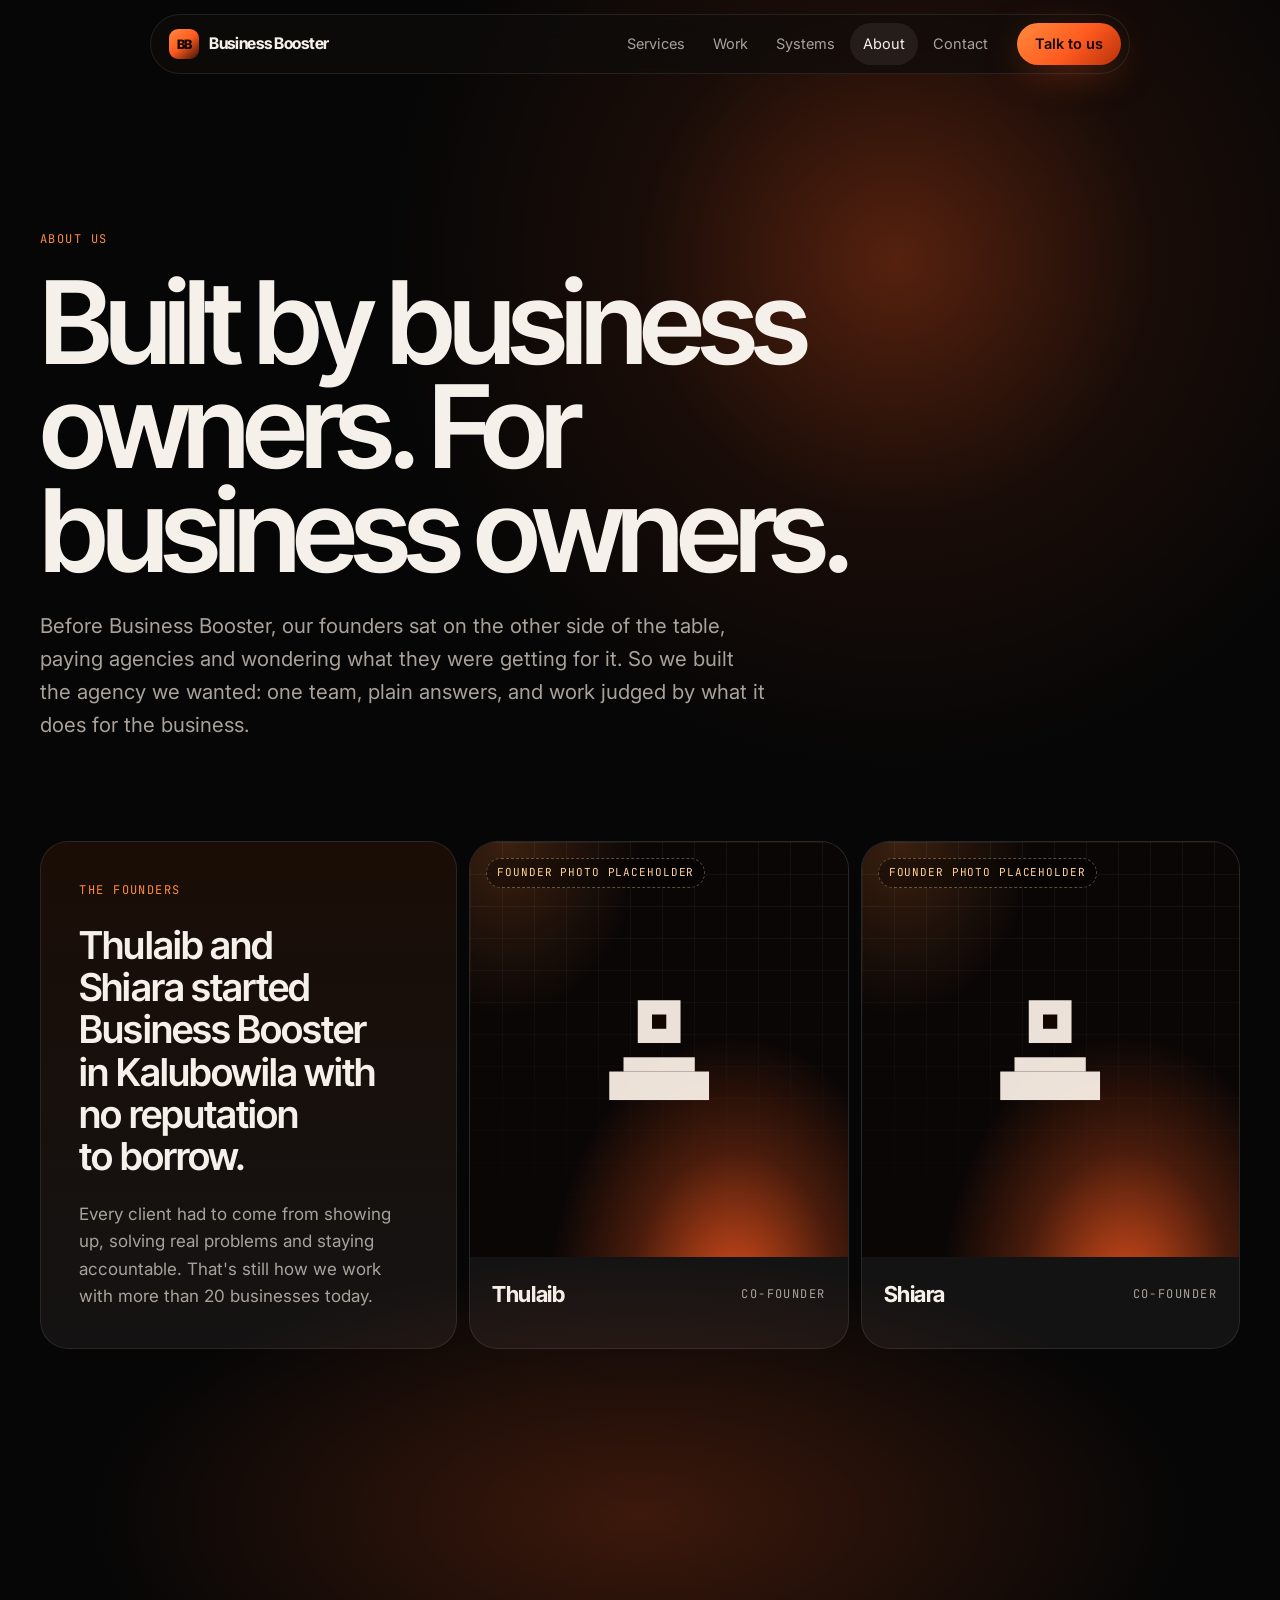
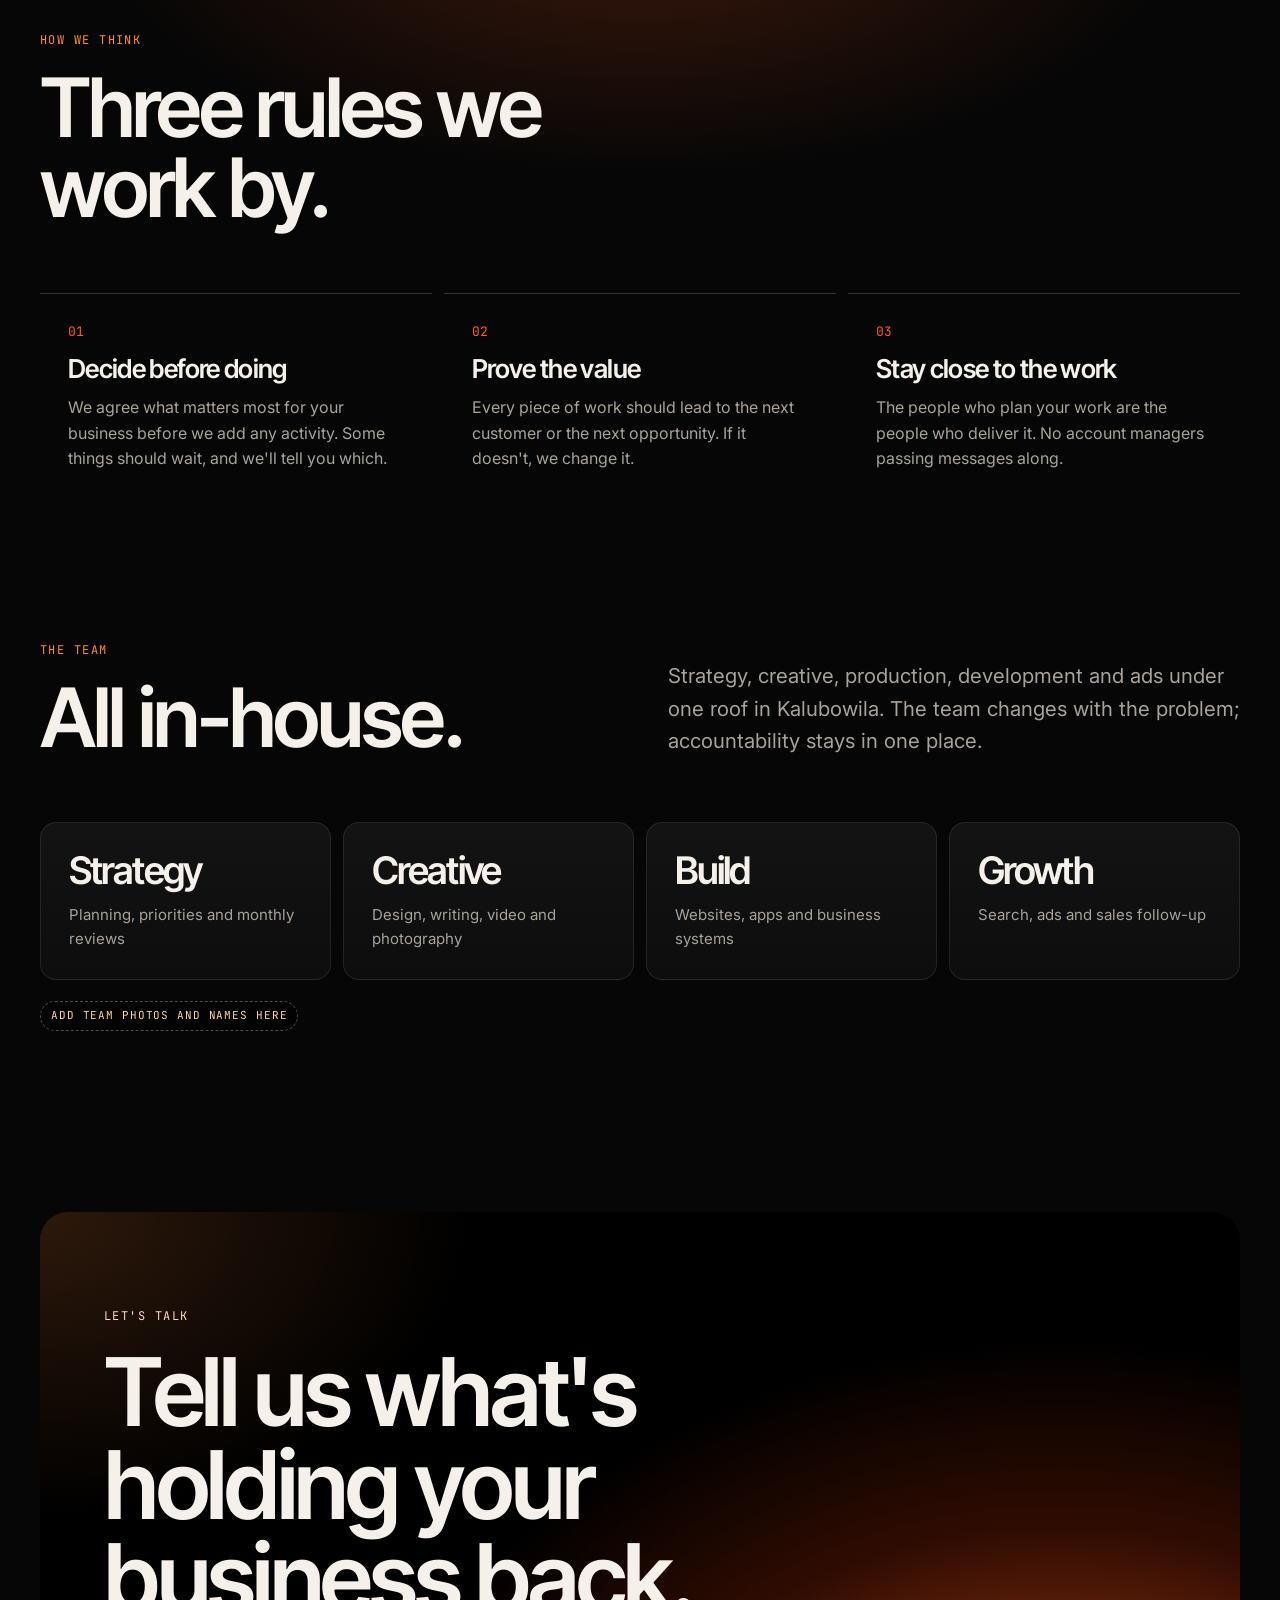
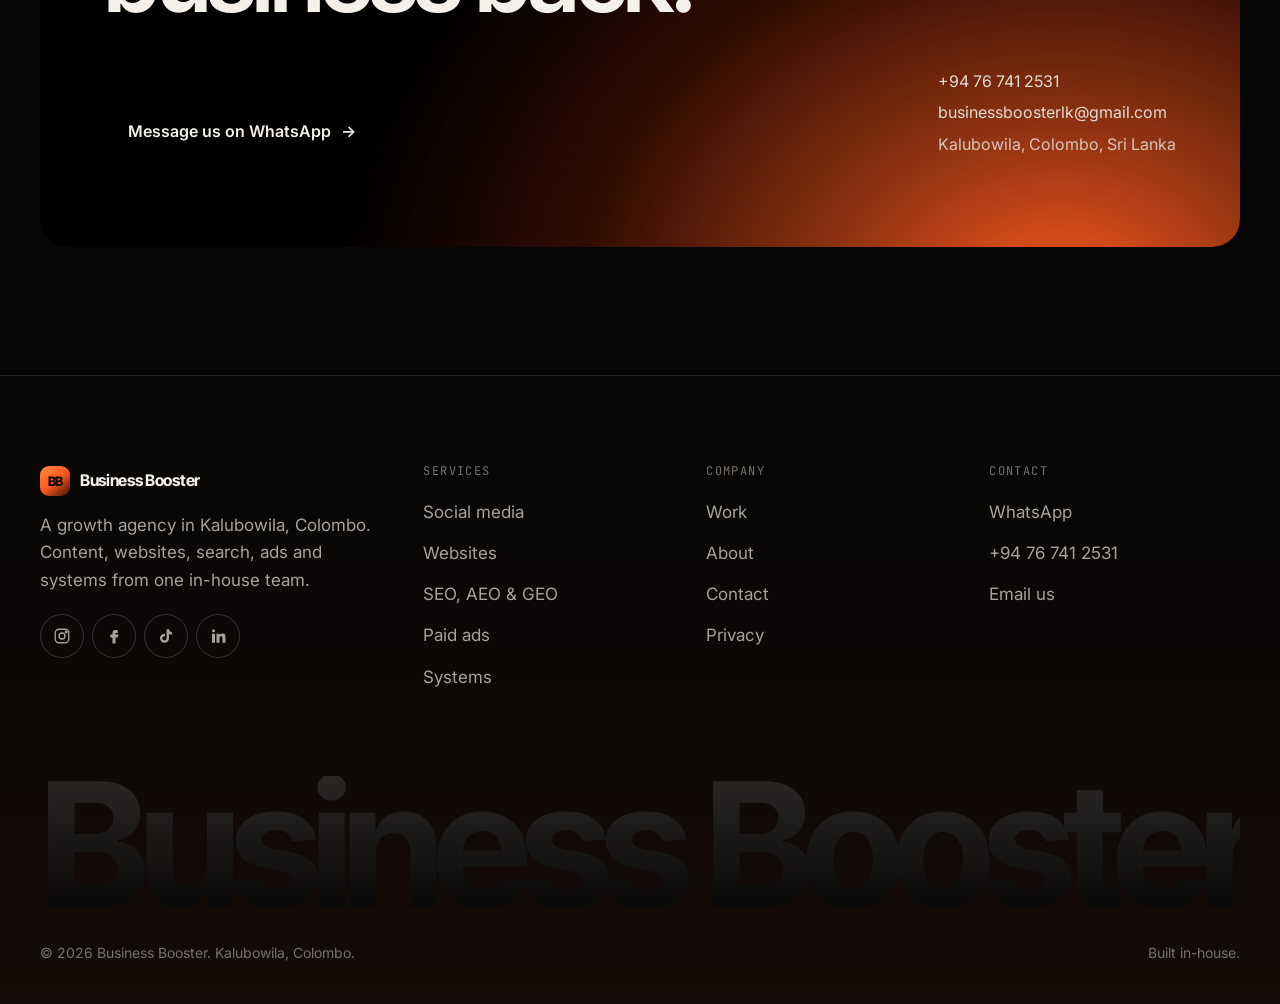
==== about/index.html @ fb24508f "Rebuild site with new black and orange design New home, services, work, about and contact pages with" ====
<!doctype html>
<html lang="en-GB">
<head>
<meta charset="utf-8">
<meta name="viewport" content="width=device-width,initial-scale=1,viewport-fit=cover">
<title>About | Business Booster, Kalubowila</title>
<meta name="description" content="Business Booster was built by business owners in Kalubowila, Colombo. Meet the founders and the in-house team behind the work.">
<meta property="og:type" content="website">
<meta property="og:site_name" content="Business Booster">
<meta property="og:title" content="About | Business Booster, Kalubowila">
<meta property="og:description" content="Business Booster was built by business owners in Kalubowila, Colombo. Meet the founders and the in-house team behind the work.">
<meta property="og:image" content="../assets/img/og.jpg">
<meta name="twitter:card" content="summary_large_image">
<meta name="theme-color" content="#060606">
<link rel="icon" href="../assets/img/favicon.png" type="image/png">
<link rel="preconnect" href="https://fonts.googleapis.com">
<link rel="preconnect" href="https://fonts.gstatic.com" crossorigin>
<link rel="stylesheet" href="https://fonts.googleapis.com/css2?family=Inter+Tight:wght@500;600;700&family=Inter:wght@400;500;600&family=JetBrains+Mono:wght@400&display=swap">
<link rel="stylesheet" href="../assets/css/style.css">
<script>document.documentElement.classList.add('js')</script>
</head>
<body>
<a class="skip" href="#main">Skip to content</a>
<header class="nav" aria-label="Main">
  <a class="brand" href="../" aria-label="Business Booster home"><span class="brand-mark">BB</span>Business Booster</a>
  <nav class="nav-links" aria-label="Primary">
    <a href="../services/">Services</a>
    <a href="../work/">Work</a>
    <a href="../#systems">Systems</a>
    <a href="../about/" aria-current="page">About</a>
    <a href="../contact/">Contact</a>
  </nav>
  <a class="btn btn-primary" href="https://wa.me/94767412531?text=Hi%20Business%20Booster%2C%20I%27d%20like%20to%20talk%20about%20growing%20my%20business.">Talk to us</a>
  <button class="menu-btn" aria-label="Open menu" aria-expanded="false" aria-controls="mobile-menu"><span></span></button>
</header>
<div class="mobile-menu" id="mobile-menu">
  <a href="../">Home</a>
  <a href="../services/">Services</a>
  <a href="../work/">Work</a>
  <a href="../#systems">Systems</a>
  <a href="../about/">About</a>
  <a href="../contact/">Contact</a>
  <a class="btn btn-primary" href="https://wa.me/94767412531?text=Hi%20Business%20Booster%2C%20I%27d%20like%20to%20talk%20about%20growing%20my%20business.">Message us on WhatsApp</a>
</div>
<main id="main">

<section class="page-hero">
  <div class="wrap">
    <span class="label orange">About us</span>
    <h1>Built by business owners. For business owners.</h1>
    <p class="lead">Before Business Booster, our founders sat on the other side of the table, paying agencies and wondering what they were getting for it. So we built the agency we wanted: one team, plain answers, and work judged by what it does for the business.</p>
  </div>
</section>
<section class="section" style="padding-top:0">
  <div class="wrap">
    <div class="team">
      <div class="team-intro" data-reveal>
        <span class="label orange">The founders</span>
        <h3 style="font-size:clamp(28px,3vw,40px)">Thulaib and Shiara started Business Booster in Kalubowila with no reputation to borrow.</h3>
        <p class="muted">Every client had to come from showing up, solving real problems and staying accountable. That's still how we work with more than 20 businesses today.</p>
      </div>
      <div class="person" data-reveal><div class="ph-art" style="aspect-ratio:4/4.4"><span class="tag ph">Founder photo placeholder</span><svg viewBox="0 0 9 9" aria-hidden="true"><rect x="3" y="1" width="3" height="3"/><rect x="2" y="5" width="5" height="1"/><rect x="1" y="6" width="7" height="2"/><rect x="4" y="2" width="1" height="1" class="o"/></svg></div><div class="info"><b>Thulaib</b><span class="label">Co-founder</span></div></div>
      <div class="person" data-reveal><div class="ph-art" style="aspect-ratio:4/4.4"><span class="tag ph">Founder photo placeholder</span><svg viewBox="0 0 9 9" aria-hidden="true"><rect x="3" y="1" width="3" height="3"/><rect x="2" y="5" width="5" height="1"/><rect x="1" y="6" width="7" height="2"/><rect x="4" y="2" width="1" height="1" class="o"/></svg></div><div class="info"><b>Shiara</b><span class="label">Co-founder</span></div></div>
    </div>
  </div>
</section>
<section class="section glow-top">
  <div class="wrap">
    <div class="section-head"><div><span class="label orange">How we think</span><h2>Three rules we<br>work by.</h2></div></div>
    <div class="steps" style="grid-template-columns:repeat(3,1fr)">
      <div class="step" data-reveal><h3>Decide before doing</h3><p>We agree what matters most for your business before we add any activity. Some things should wait, and we'll tell you which.</p></div>
      <div class="step" data-reveal><h3>Prove the value</h3><p>Every piece of work should lead to the next customer or the next opportunity. If it doesn't, we change it.</p></div>
      <div class="step" data-reveal><h3>Stay close to the work</h3><p>The people who plan your work are the people who deliver it. No account managers passing messages along.</p></div>
    </div>
  </div>
</section>
<section class="section" style="padding-top:0">
  <div class="wrap">
    <div class="section-head"><div><span class="label orange">The team</span><h2>All in-house.</h2></div><p class="lead">Strategy, creative, production, development and ads under one roof in Kalubowila. The team changes with the problem; accountability stays in one place.</p></div>
    <div class="numbers">
      <div class="num" data-reveal><b style="font-size:clamp(28px,3vw,38px)">Strategy</b><p>Planning, priorities and monthly reviews</p></div>
      <div class="num" data-reveal><b style="font-size:clamp(28px,3vw,38px)">Creative</b><p>Design, writing, video and photography</p></div>
      <div class="num" data-reveal><b style="font-size:clamp(28px,3vw,38px)">Build</b><p>Websites, apps and business systems</p></div>
      <div class="num" data-reveal><b style="font-size:clamp(28px,3vw,38px)">Growth</b><p>Search, ads and sales follow-up</p></div>
    </div>
    <p style="margin-top:20px"><span class="tag ph">Add team photos and names here</span></p>
  </div>
</section>

<section aria-labelledby="cta-h" style="padding-top:40px">
  <div class="wrap">
    <div class="cta" data-reveal>
      <span class="label" style="color:#ffd9c2">Let's talk</span>
      <h2 id="cta-h" style="margin-top:18px">Tell us what's holding your business back.</h2>
      <div class="cta-row">
        <a class="btn btn-dark" href="https://wa.me/94767412531?text=Hi%20Business%20Booster%2C%20I%27d%20like%20to%20talk%20about%20growing%20my%20business.">Message us on WhatsApp <span class="arrow">→</span></a>
        <div class="cta-contacts"><span>+94 76 741 2531</span><span>businessboosterlk@gmail.com</span><span style="color:#d9c6b8">Kalubowila, Colombo, Sri Lanka</span></div>
      </div>
    </div>
  </div>
</section>
</main>
<footer class="footer">
  <div class="wrap">
    <div class="footer-grid">
      <div>
        <a class="brand" href="../"><span class="brand-mark">BB</span>Business Booster</a>
        <p class="muted" style="margin-top:16px;max-width:34ch">A growth agency in Kalubowila, Colombo. Content, websites, search, ads and systems from one in-house team.</p>
        <div class="socials">
          <!-- Placeholder links: add the real profile URLs -->
          <a href="#" aria-label="Instagram"><svg viewBox="0 0 24 24" fill="none" stroke="currentColor" stroke-width="1.8" aria-hidden="true"><rect x="3" y="3" width="18" height="18" rx="5"/><circle cx="12" cy="12" r="4"/><circle cx="17.5" cy="6.5" r="1" fill="currentColor"/></svg></a>
          <a href="#" aria-label="Facebook"><svg viewBox="0 0 24 24" fill="currentColor" aria-hidden="true"><path d="M14 8h3V4h-3a4 4 0 0 0-4 4v2H7v4h3v8h4v-8h3l1-4h-4V8Z"/></svg></a>
          <a href="#" aria-label="TikTok"><svg viewBox="0 0 24 24" fill="currentColor" aria-hidden="true"><path d="M16 3c.4 2.2 1.8 3.6 4 4v3.2a7.6 7.6 0 0 1-4-1.2V15a6 6 0 1 1-6-6h.6v3.3A2.8 2.8 0 1 0 12.8 15V3H16Z"/></svg></a>
          <a href="#" aria-label="LinkedIn"><svg viewBox="0 0 24 24" fill="currentColor" aria-hidden="true"><path d="M4 9h4v12H4zM6 3a2 2 0 1 1 0 4 2 2 0 0 1 0-4Zm4 6h4v1.7c.6-1 1.9-2 3.9-2 4.1 0 4.1 2.8 4.1 6.2V21h-4v-5.5c0-1.4 0-3.1-2-3.1s-2 1.5-2 3V21h-4V9Z"/></svg></a>
        </div>
      </div>
      <div><h4>Services</h4><ul><li><a href="../services/#social">Social media</a></li><li><a href="../services/#websites">Websites</a></li><li><a href="../services/#search">SEO, AEO &amp; GEO</a></li><li><a href="../services/#ads">Paid ads</a></li><li><a href="../services/#systems">Systems</a></li></ul></div>
      <div><h4>Company</h4><ul><li><a href="../work/">Work</a></li><li><a href="../about/">About</a></li><li><a href="../contact/">Contact</a></li><li><a href="https://businessboosterlk.github.io/privacy/">Privacy</a></li></ul></div>
      <div><h4>Contact</h4><ul><li><a href="https://wa.me/94767412531">WhatsApp</a></li><li><a href="tel:+94767412531">+94 76 741 2531</a></li><li><a href="mailto:businessboosterlk@gmail.com">Email us</a></li></ul></div>
    </div>
    <div class="wordmark" aria-hidden="true">Business Booster</div>
    <div class="footer-base"><span>© <span data-year>2026</span> Business Booster. Kalubowila, Colombo.</span><span>Built in-house.</span></div>
  </div>
</footer>
<script src="../assets/js/main.js" defer></script>
</body>
</html>
---- assets/css/style.css ----
/* Business Booster 2027
   Layout: dark, framed sections on a black ground; orange used as light (glows, gradients) and for the one primary action.
   Type: Inter Tight for display, Inter for text, JetBrains Mono for labels. */
:root{
  --black:#060606;
  --ink:#0d0d0d;
  --panel:#141313;
  --panel-2:#1b1918;
  --line:rgba(255,255,255,.09);
  --line-2:rgba(255,255,255,.18);
  --text:#f5f1ea;
  --muted:#a8a29b;
  --faint:#77716b;
  --orange:#ff5a1f;
  --orange-2:#ff8a3d;
  --ember:#b8300a;
  --glow:rgba(255,90,31,.55);
  --radius:28px;
  --radius-sm:16px;
  --wrap:1240px;
  --display:"Inter Tight",ui-sans-serif,system-ui,-apple-system,"Segoe UI",sans-serif;
  --body:"Inter",ui-sans-serif,system-ui,-apple-system,"Segoe UI",sans-serif;
  --mono:"JetBrains Mono",ui-monospace,Consolas,monospace;
  --ease:cubic-bezier(.16,1,.3,1);
  color-scheme:dark;
}
*{box-sizing:border-box}
html{-webkit-text-size-adjust:100%;scroll-behavior:smooth;overflow-x:clip}
body{margin:0;background:var(--black);color:var(--text);font-family:var(--body);font-size:17px;line-height:1.6;-webkit-font-smoothing:antialiased;overflow-x:hidden}
img,video,canvas{display:block;max-width:100%}
a{color:inherit;text-decoration:none}
button{font:inherit;color:inherit;cursor:pointer;background:none;border:0}
:focus-visible{outline:2px solid var(--orange);outline-offset:3px;border-radius:6px}
::selection{background:var(--orange);color:#000}
.skip{position:fixed;left:12px;top:12px;z-index:100;background:var(--orange);color:#000;padding:10px 14px;border-radius:10px;transform:translateY(-200%)}
.skip:focus{transform:none}

.wrap{width:100%;max-width:var(--wrap);margin-inline:auto;padding-left:max(20px,env(safe-area-inset-left,0px));padding-right:max(20px,env(safe-area-inset-right,0px))}
.label{font-family:var(--mono);font-size:12px;letter-spacing:.12em;text-transform:uppercase;color:var(--muted)}
.label.orange{color:var(--orange-2)}
h1,h2,h3,h4{font-family:var(--display);font-weight:600;letter-spacing:-.035em;line-height:.98;margin:0;text-wrap:balance}
h2{font-size:clamp(40px,6.4vw,88px)}
h3{font-size:clamp(24px,2.4vw,32px);letter-spacing:-.025em;line-height:1.1}
p{margin:0}
.muted{color:var(--muted)}
.lead{font-size:clamp(18px,1.6vw,21px);color:var(--muted);max-width:56ch}
.dim{color:var(--faint)}

/* Buttons */
.btn{display:inline-flex;align-items:center;gap:10px;min-height:52px;padding:0 24px;border-radius:999px;font-weight:600;font-size:16px;transition:transform .3s var(--ease),background .3s,box-shadow .3s;white-space:nowrap}
.btn svg{width:18px;height:18px;flex:none}
.btn-primary{background:linear-gradient(135deg,var(--orange-2),var(--orange) 55%,var(--ember));color:#140600;box-shadow:0 10px 40px -10px var(--glow)}
.btn-primary:hover{transform:translateY(-2px);box-shadow:0 18px 50px -12px var(--glow)}
.btn-ghost{border:1px solid var(--line-2);background:rgba(255,255,255,.04);backdrop-filter:blur(10px)}
.btn-ghost:hover{background:rgba(255,255,255,.1)}
.btn-dark{background:#000;color:var(--text)}
.btn-dark:hover{transform:translateY(-2px)}
.arrow{display:inline-block;transition:transform .3s var(--ease)}
a:hover .arrow{transform:translateX(4px)}
.tag{display:inline-flex;align-items:center;gap:6px;font-family:var(--mono);font-size:11px;letter-spacing:.08em;text-transform:uppercase;padding:5px 10px;border-radius:999px;border:1px solid var(--line-2);color:var(--muted);background:rgba(0,0,0,.35);backdrop-filter:blur(8px)}
.tag.live{color:#7ee2a1;border-color:rgba(126,226,161,.35)}
.tag.live::before{content:"";width:6px;height:6px;border-radius:50%;background:currentColor;box-shadow:0 0 10px currentColor}
.tag.soon{color:var(--orange-2);border-color:rgba(255,138,61,.4)}
.tag.ph{color:#ffd29a;border-color:rgba(255,210,154,.35);border-style:dashed}

/* Nav: floating pill */
.nav{position:fixed;z-index:50;top:max(14px,env(safe-area-inset-top,0px));left:50%;transform:translateX(-50%);width:min(calc(100% - 28px),980px);display:flex;align-items:center;gap:16px;padding:8px 8px 8px 18px;border-radius:999px;background:rgba(14,13,12,.72);border:1px solid var(--line);backdrop-filter:blur(18px) saturate(140%);-webkit-backdrop-filter:blur(18px) saturate(140%);transition:background .3s,box-shadow .3s}
.nav.scrolled{background:rgba(10,9,9,.9);box-shadow:0 20px 60px -20px rgba(0,0,0,.8)}
.brand{display:flex;align-items:center;gap:10px;font-family:var(--display);font-weight:700;letter-spacing:-.02em;font-size:16px;white-space:nowrap}
.brand-mark{width:30px;height:30px;border-radius:9px;background:linear-gradient(140deg,var(--orange-2),var(--orange) 50%,#3a1003);display:grid;place-items:center;color:#120500;font-size:13px;font-weight:800;letter-spacing:-.04em}
.nav-links{display:flex;gap:2px;margin-left:auto}
.nav-links a{padding:9px 13px;border-radius:999px;font-size:14.5px;color:var(--muted);transition:color .2s,background .2s}
.nav-links a:hover,.nav-links a[aria-current="page"]{color:var(--text);background:rgba(255,255,255,.07)}
.nav .btn{min-height:42px;padding:0 18px;font-size:14.5px}
.menu-btn{display:none;width:44px;height:44px;border-radius:50%;border:1px solid var(--line-2);place-items:center;margin-left:auto}
.menu-btn span{display:block;width:16px;height:1.5px;background:var(--text);box-shadow:0 5px 0 var(--text),0 -5px 0 var(--text)}
.mobile-menu{position:fixed;inset:0;z-index:49;background:radial-gradient(120% 70% at 50% 0%,rgba(255,90,31,.28),transparent 60%),var(--black);padding:110px 24px 40px;display:flex;flex-direction:column;gap:6px;opacity:0;visibility:hidden;transition:opacity .35s var(--ease),visibility .35s}
.mobile-menu.open{opacity:1;visibility:visible}
.mobile-menu a{font-family:var(--display);font-size:38px;font-weight:600;letter-spacing:-.03em;padding:6px 0;border-bottom:1px solid var(--line)}
.mobile-menu .btn{margin-top:24px;font-family:var(--body);font-size:17px;border:0;justify-content:center}
@media (max-width:900px){.nav-links,.nav .btn{display:none}.menu-btn{display:grid}}

/* Hero */
.hero{padding:12px}
.hero-frame{position:relative;border-radius:var(--radius);overflow:hidden;min-height:min(100svh - 24px,920px);display:flex;flex-direction:column;justify-content:flex-end;background:radial-gradient(90% 70% at 70% 40%,#2a0d02 0%,#0b0503 55%,#000 100%);isolation:isolate}
.hero-frame canvas,.hero-frame video{position:absolute;inset:0;width:100%;height:100%;object-fit:cover;z-index:-2}
.hero-frame::after{content:"";position:absolute;inset:0;z-index:-1;background:linear-gradient(180deg,rgba(0,0,0,.3) 0%,transparent 30%,rgba(0,0,0,.25) 55%,rgba(0,0,0,.9) 100%),linear-gradient(90deg,rgba(0,0,0,.55),transparent 55%)}
.hero-inner{display:grid;grid-template-columns:1fr auto;align-items:end;gap:32px;padding:clamp(28px,4vw,56px)}
.hero h1{font-size:clamp(56px,10.5vw,168px);letter-spacing:-.055em;line-height:.88;font-weight:600}
.hero h1 .o{background:linear-gradient(100deg,var(--orange-2),var(--orange) 40%,#ff3d00);-webkit-background-clip:text;background-clip:text;color:transparent}
.hero-copy{display:flex;flex-direction:column;gap:28px;min-width:0}
.hero-copy .lead{color:#d6d0c8}
.hero-actions{display:flex;flex-wrap:wrap;gap:12px}
.hero-side{display:flex;flex-direction:column;gap:12px;align-items:flex-end;text-align:right;max-width:260px}
.reel-pill{display:flex;align-items:center;gap:12px;padding:8px 8px 8px 16px;border-radius:999px;background:rgba(0,0,0,.5);border:1px solid var(--line-2);backdrop-filter:blur(12px);font-family:var(--mono);font-size:12px;letter-spacing:.06em;text-transform:uppercase}
.reel-pill i{width:36px;height:36px;border-radius:50%;background:var(--text);color:#000;display:grid;place-items:center;font-style:normal}
.hero-top{position:absolute;top:96px;left:clamp(28px,4vw,56px);right:clamp(28px,4vw,56px);display:flex;justify-content:space-between;gap:16px}
@media (max-width:820px){.hero-inner{grid-template-columns:1fr;padding-top:0}.hero-side{align-items:flex-start;text-align:left}.hero-frame{justify-content:flex-start}.hero-top{position:relative;top:auto;left:auto;right:auto;padding:100px 28px 28px}.hero-top .dim{display:none}.hero-inner{margin-top:auto}}

/* Statement with scroll-lit words */
.statement{padding:clamp(100px,14vw,180px) 0 clamp(60px,8vw,100px);text-align:center}
.statement p{font-family:var(--display);font-weight:600;font-size:clamp(30px,4.6vw,64px);letter-spacing:-.04em;line-height:1.06;max-width:22ch;margin:0 auto;text-wrap:balance}
.js .statement .w{opacity:.22;transition:opacity .4s}
.js .statement .w.lit{opacity:1}
.statement .w.hl{color:var(--orange)}

/* Marquee */
.marquee{overflow:hidden;padding:26px 0;border-block:1px solid var(--line);mask-image:linear-gradient(90deg,transparent,#000 12%,#000 88%,transparent);-webkit-mask-image:linear-gradient(90deg,transparent,#000 12%,#000 88%,transparent)}
.marquee-track{display:flex;gap:64px;width:max-content;animation:marquee 38s linear infinite}
.marquee span{font-family:var(--display);font-size:clamp(22px,2.4vw,32px);font-weight:600;letter-spacing:-.03em;color:#6f6a64;white-space:nowrap;display:flex;align-items:center;gap:64px}
.marquee span::after{content:"✳";color:var(--orange);font-size:.7em}
@keyframes marquee{to{transform:translateX(-50%)}}

/* Sections */
.section{padding:clamp(90px,11vw,150px) 0}
.section-head{display:flex;justify-content:space-between;align-items:flex-end;gap:32px;flex-wrap:wrap;margin-bottom:clamp(40px,5vw,64px)}
.section-head .lead{max-width:44ch}
.section-head .label{display:block;margin-bottom:18px}
.glow-top{position:relative;isolation:isolate;overflow-x:clip}
.glow-top::before{content:"";position:absolute;z-index:-1;left:50%;top:0;width:min(1100px,120vw);height:520px;transform:translate(-50%,-45%);background:radial-gradient(closest-side,rgba(255,90,31,.22),transparent);pointer-events:none}

/* Numbers */
.numbers{display:grid;grid-template-columns:repeat(4,1fr);gap:12px}
.num{padding:28px;border-radius:var(--radius-sm);background:linear-gradient(180deg,var(--panel),var(--ink));border:1px solid var(--line);min-width:0}
.num b{display:block;font-family:var(--display);font-size:clamp(48px,5.4vw,76px);font-weight:600;letter-spacing:-.05em;line-height:1;font-variant-numeric:tabular-nums}
.num b em{font-style:normal;color:var(--orange)}
.num p{margin-top:14px;color:var(--muted);font-size:15px}
@media (max-width:900px){.numbers{grid-template-columns:repeat(2,1fr)}}
@media (max-width:480px){.numbers{grid-template-columns:1fr}}

/* Work grid */
.work-grid{display:grid;grid-template-columns:repeat(2,1fr);gap:12px}
.work-card{position:relative;border-radius:var(--radius);overflow:hidden;aspect-ratio:4/3.1;background:var(--panel);isolation:isolate;max-width:100%}
.work-card img{width:100%;height:100%;object-fit:cover;object-position:top;transition:transform 1.2s var(--ease)}
.work-card::after{content:"";position:absolute;inset:0;background:linear-gradient(180deg,rgba(0,0,0,.45),transparent 35%,transparent 60%,rgba(0,0,0,.75));z-index:1}
.work-card:hover img{transform:scale(1.045)}
.work-meta{position:absolute;z-index:2;left:18px;top:18px;display:flex;align-items:center;gap:14px;padding:10px 16px;border-radius:14px;background:rgba(10,10,10,.55);border:1px solid var(--line);backdrop-filter:blur(14px)}
.work-meta strong{font-family:var(--display);font-size:22px;letter-spacing:-.03em;font-weight:600}
.work-meta small{font-family:var(--mono);font-size:10.5px;letter-spacing:.08em;text-transform:uppercase;color:var(--muted);line-height:1.35}
.work-foot{position:absolute;z-index:2;left:22px;right:22px;bottom:20px;display:flex;justify-content:space-between;align-items:center;gap:12px;font-size:15px;color:#ddd6cd}
.work-card.wide{grid-column:span 2;aspect-ratio:16/7.2}
@media (max-width:760px){.work-grid{grid-template-columns:1fr}.work-card.wide{grid-column:auto;aspect-ratio:4/3.1}}

/* Services */
.services{display:grid;grid-template-columns:repeat(3,1fr);gap:12px}
.svc{position:relative;display:flex;flex-direction:column;gap:18px;padding:28px;border-radius:var(--radius);background:var(--panel);border:1px solid var(--line);min-height:420px;overflow:hidden;isolation:isolate;transition:border-color .3s,transform .4s var(--ease)}
.svc::before{content:"";position:absolute;z-index:-1;inset:auto -30% -55% -30%;height:80%;background:radial-gradient(closest-side,rgba(255,90,31,.32),transparent);opacity:0;transition:opacity .5s}
.svc:hover{border-color:rgba(255,90,31,.45);transform:translateY(-4px)}
.svc:hover::before{opacity:1}
.svc-icon{width:72px;height:72px;margin-bottom:auto}
.svc-icon rect{fill:var(--text)}
.svc-icon rect.o{fill:var(--orange)}
.svc h3{margin-top:40px}
.svc p{color:var(--muted);font-size:16px}
.svc ul{list-style:none;padding:0;margin:4px 0 0;display:flex;flex-wrap:wrap;gap:6px}
.svc li{font-size:13px;padding:5px 11px;border-radius:999px;background:rgba(255,255,255,.05);border:1px solid var(--line);color:#cfc8bf}
.svc.feature{background:radial-gradient(120% 90% at 100% 0%,rgba(255,90,31,.38),transparent 55%),linear-gradient(180deg,#1d0f08,var(--panel))}
@media (max-width:1000px){.services{grid-template-columns:repeat(2,1fr)}}
@media (max-width:640px){.services{grid-template-columns:1fr}.svc{min-height:0}}

/* Steps */
.steps{display:grid;grid-template-columns:repeat(4,1fr);gap:12px;counter-reset:s}
.step{padding:28px;border-top:1px solid var(--line-2);display:flex;flex-direction:column;gap:12px}
.step::before{counter-increment:s;content:"0" counter(s);font-family:var(--mono);font-size:13px;color:var(--orange)}
.step h3{font-size:26px}
.step p{color:var(--muted);font-size:16px}
@media (max-width:900px){.steps{grid-template-columns:repeat(2,1fr)}}
@media (max-width:520px){.steps{grid-template-columns:1fr}}

/* Systems list */
.sys-list{border-top:1px solid var(--line)}
.sys-row{display:grid;grid-template-columns:1.2fr 1.6fr auto auto;gap:24px;align-items:center;padding:22px 4px;border-bottom:1px solid var(--line);transition:background .25s,padding .3s var(--ease)}
.sys-row:hover{background:linear-gradient(90deg,rgba(255,90,31,.08),transparent 70%);padding-left:14px}
.sys-row strong{font-family:var(--display);font-size:clamp(22px,2.2vw,28px);font-weight:600;letter-spacing:-.03em}
.sys-row span.muted{font-size:15px}
.sys-row .go{font-size:20px;color:var(--faint)}
.sys-row:hover .go{color:var(--orange)}
@media (max-width:760px){.sys-row{grid-template-columns:1fr auto;gap:6px 16px}.sys-row span.muted{grid-column:1/-1;order:3}.sys-row .go{display:none}}

/* Showcase split */
.split{display:grid;grid-template-columns:1fr 1.25fr;gap:12px}
.split-card{border-radius:var(--radius);padding:clamp(28px,3.4vw,44px);background:var(--panel);border:1px solid var(--line);display:flex;flex-direction:column;gap:20px;min-width:0}
.split-card.media{padding:0;overflow:hidden;background:#0a0a0a}
.split-card.media img{width:100%;height:100%;object-fit:cover;object-position:left top}
.split-card h3{font-size:clamp(30px,3.4vw,46px)}
.checks{list-style:none;margin:0;padding:0;display:grid;gap:12px}
.checks li{display:flex;gap:12px;color:#d9d2c9}
.checks li::before{content:"";flex:none;width:20px;height:20px;margin-top:3px;border-radius:50%;background:radial-gradient(circle,var(--orange) 0 4px,transparent 5px),rgba(255,90,31,.16)}
@media (max-width:860px){.split{grid-template-columns:1fr}.split-card.media{aspect-ratio:16/10}}

/* Reel */
.reel{position:relative;border-radius:var(--radius);overflow:hidden;aspect-ratio:16/8;isolation:isolate;max-width:100%}
.reel{background:#050302}
.reel canvas{position:absolute;inset:0;width:100%;height:100%;z-index:-2}
.reel::before{content:"";position:absolute;inset:0;z-index:-1;background:linear-gradient(120deg,rgba(0,0,0,.55),transparent 50%,rgba(0,0,0,.6))}
.reel-ui{position:absolute;inset:auto 0 28px 0;display:flex;justify-content:center}
.reel h2{position:absolute;left:clamp(24px,4vw,48px);top:clamp(24px,4vw,48px);font-size:clamp(34px,5vw,72px);max-width:12ch}
@media (max-width:640px){.reel{aspect-ratio:4/5}}

/* Duotone photo treatment for placeholders */
.duo{position:relative;overflow:hidden;isolation:isolate;background:#120804}
.duo img{width:100%;height:100%;object-fit:cover;filter:grayscale(1) contrast(1.15) brightness(.8);mix-blend-mode:luminosity}
.duo::after{content:"";position:absolute;inset:0;background:linear-gradient(160deg,rgba(255,110,40,.45),rgba(0,0,0,.1) 50%,rgba(0,0,0,.6));mix-blend-mode:multiply;pointer-events:none}

/* Placeholder art panel: orange glow + pixel mark, used where a photo will go */
.ph-art{position:relative;overflow:hidden;background:radial-gradient(70% 90% at 70% 110%,rgba(255,90,31,.85),rgba(255,90,31,.25) 40%,transparent 70%),radial-gradient(50% 60% at 10% 0%,rgba(255,138,61,.2),transparent 70%),#0a0605;display:grid;place-items:center}
.ph-art::before{content:"";position:absolute;inset:0;background-image:linear-gradient(rgba(255,255,255,.05) 1px,transparent 1px),linear-gradient(90deg,rgba(255,255,255,.05) 1px,transparent 1px);background-size:32px 32px;mask-image:linear-gradient(180deg,#000,transparent)}
.ph-art .tag{position:absolute;left:16px;top:16px}
.ph-art svg{width:34%;max-width:160px;position:relative}
.ph-art svg rect{fill:rgba(255,245,235,.92)}
.ph-art svg rect.o{fill:#130600}

/* Testimonials */
.quotes{display:grid;grid-template-columns:1fr 1fr 1fr;gap:12px}
.quote{border-radius:var(--radius);padding:28px;background:var(--panel);border:1px solid var(--line);display:flex;flex-direction:column;justify-content:space-between;gap:40px;min-height:340px}
.quote blockquote{margin:0;font-family:var(--display);font-size:22px;letter-spacing:-.02em;line-height:1.3;font-weight:500}
.quote footer{display:flex;align-items:center;gap:12px;font-size:14px;color:var(--muted)}
.quote footer b{display:block;color:var(--text);font-weight:600}
.avatar{width:42px;height:42px;border-radius:50%;background:linear-gradient(135deg,var(--orange-2),#2a0b02);flex:none}
.quote.lead-card{background:radial-gradient(100% 80% at 0% 100%,rgba(255,90,31,.55),transparent 60%),#000;justify-content:space-between}
.quote.lead-card b.big{font-family:var(--display);font-size:clamp(72px,8vw,110px);font-weight:600;letter-spacing:-.06em;line-height:.9}
@media (max-width:900px){.quotes{grid-template-columns:1fr}.quote{min-height:0}}

/* Sectors */
.sectors{display:grid;grid-template-columns:repeat(5,1fr);gap:12px}
.sector{padding:22px;border-radius:var(--radius-sm);border:1px solid var(--line);background:linear-gradient(180deg,rgba(255,255,255,.03),transparent)}
.sector h4{font-size:19px;letter-spacing:-.02em;margin-bottom:12px}
.sector p{font-size:14.5px;color:var(--muted);line-height:1.7}
@media (max-width:1000px){.sectors{grid-template-columns:repeat(2,1fr)}}
@media (max-width:520px){.sectors{grid-template-columns:1fr}}

/* Team */
.team{display:grid;grid-template-columns:1.1fr 1fr 1fr;gap:12px;align-items:stretch}
.person{border-radius:var(--radius);overflow:hidden;background:var(--panel);border:1px solid var(--line);display:flex;flex-direction:column}
.person .duo{aspect-ratio:4/4.4}
.person div.info{padding:20px 22px;display:flex;justify-content:space-between;align-items:center;gap:10px}
.person b{font-family:var(--display);font-size:22px;letter-spacing:-.02em}
.team-intro{display:flex;flex-direction:column;justify-content:space-between;gap:24px;padding:clamp(28px,3vw,40px);border-radius:var(--radius);background:linear-gradient(180deg,#1a0d06,var(--panel));border:1px solid var(--line)}
@media (max-width:900px){.team{grid-template-columns:1fr 1fr}.team-intro{grid-column:1/-1}}
@media (max-width:520px){.team{grid-template-columns:1fr}}

/* Tools */
.tools{display:grid;grid-template-columns:1fr 1fr;gap:12px}
.tool{display:flex;flex-direction:column;gap:16px;padding:32px;border-radius:var(--radius);border:1px solid var(--line);background:var(--panel);transition:border-color .3s}
.tool:hover{border-color:rgba(255,90,31,.45)}
.tool h3{font-size:clamp(28px,3vw,40px)}
.tool .more{margin-top:auto;color:var(--orange-2);font-weight:600}
@media (max-width:700px){.tools{grid-template-columns:1fr}}

/* FAQ */
.faq-wrap{display:grid;grid-template-columns:1fr 1.5fr;gap:48px}
.faq details{border-bottom:1px solid var(--line)}
.faq summary{list-style:none;display:flex;justify-content:space-between;align-items:center;gap:20px;padding:24px 0;font-family:var(--display);font-size:clamp(19px,1.8vw,23px);font-weight:500;letter-spacing:-.02em;cursor:pointer}
.faq summary::-webkit-details-marker{display:none}
.faq summary::after{content:"+";font-family:var(--body);font-weight:300;font-size:28px;color:var(--orange);transition:transform .3s var(--ease)}
.faq details[open] summary::after{transform:rotate(45deg)}
.faq details p{padding:0 0 24px;color:var(--muted);max-width:60ch}
@media (max-width:860px){.faq-wrap{grid-template-columns:1fr;gap:24px}}

/* CTA */
.cta{position:relative;border-radius:var(--radius);overflow:hidden;padding:clamp(48px,7vw,110px) clamp(24px,5vw,72px);isolation:isolate;background:#000}
.cta::before{content:"";position:absolute;inset:0;z-index:-1;background:radial-gradient(80% 120% at 85% 110%,var(--orange) 0%,rgba(255,90,31,.55) 25%,rgba(120,30,5,.4) 50%,transparent 75%),radial-gradient(60% 80% at 0% 0%,rgba(255,138,61,.18),transparent 60%)}
.cta h2{font-size:clamp(44px,7.4vw,110px);max-width:13ch}
.cta-row{display:flex;flex-wrap:wrap;gap:16px 40px;align-items:flex-end;justify-content:space-between;margin-top:44px}
.cta-contacts{display:flex;flex-direction:column;gap:6px;font-size:16px;color:#e3dcd3}
.cta-contacts span{user-select:all}

/* Footer */
.footer{padding:90px 0 40px;margin-top:clamp(80px,10vw,140px);border-top:1px solid var(--line);background:linear-gradient(180deg,transparent,rgba(255,90,31,.06))}
.footer-grid{display:grid;grid-template-columns:1.4fr repeat(3,1fr);gap:32px}
.footer h4{font-family:var(--mono);font-size:12px;letter-spacing:.12em;text-transform:uppercase;color:var(--faint);font-weight:400;margin-bottom:16px}
.footer ul{list-style:none;padding:0;margin:0;display:grid;gap:4px}
.footer ul a{color:var(--muted);display:inline-block;padding:5px 0}
.footer ul a:hover{color:var(--text)}
.wordmark{font-family:var(--display);font-weight:700;letter-spacing:-.06em;line-height:.8;font-size:clamp(56px,13.5vw,200px);margin-top:80px;background:linear-gradient(180deg,#2a2725,#0b0a0a 90%);-webkit-background-clip:text;background-clip:text;color:transparent;white-space:nowrap;overflow:hidden}
.footer-base{display:flex;justify-content:space-between;flex-wrap:wrap;gap:12px;margin-top:28px;font-size:14px;color:var(--faint)}
.socials{display:flex;gap:8px;margin-top:20px}
.socials a{width:44px;height:44px;border-radius:50%;border:1px solid var(--line-2);display:grid;place-items:center;color:var(--muted);transition:color .2s,border-color .2s}
.socials a:hover{color:var(--orange);border-color:var(--orange)}
.socials svg{width:18px;height:18px}
@media (max-width:860px){.footer-grid{grid-template-columns:1fr 1fr}}

/* Sub-page hero */
.page-hero{position:relative;padding:clamp(150px,18vw,230px) 0 clamp(60px,8vw,100px);isolation:isolate;overflow:hidden}
.page-hero::before{content:"";position:absolute;z-index:-1;right:-10%;top:-30%;width:80vw;height:80vw;max-width:1100px;max-height:1100px;background:radial-gradient(closest-side,rgba(255,90,31,.32),rgba(255,90,31,.08) 50%,transparent)}
.page-hero h1{font-size:clamp(52px,9vw,140px);letter-spacing:-.055em;line-height:.9;max-width:14ch}
.page-hero .lead{margin-top:28px}
.page-hero .label{display:block;margin-bottom:22px}

/* Service detail blocks */
.detail{display:grid;grid-template-columns:.9fr 1.1fr;gap:clamp(24px,5vw,72px);padding:clamp(56px,7vw,90px) 0;border-top:1px solid var(--line)}
.detail h2{font-size:clamp(36px,4.6vw,64px)}
.detail .body{display:flex;flex-direction:column;gap:22px}
.detail .body p{color:var(--muted)}
.detail .duo{border-radius:var(--radius);aspect-ratio:16/10}
.pill-row{display:flex;flex-wrap:wrap;gap:8px}
.pill-row span{font-size:14px;padding:7px 14px;border-radius:999px;border:1px solid var(--line-2);color:#d6cfc6}
@media (max-width:860px){.detail{grid-template-columns:1fr}}

/* Contact */
.contact-grid{display:grid;grid-template-columns:repeat(3,1fr);gap:12px}
.contact-card{padding:32px;border-radius:var(--radius);border:1px solid var(--line);background:var(--panel);display:flex;flex-direction:column;gap:14px;min-width:0}
.contact-card.main{background:radial-gradient(120% 100% at 100% 100%,rgba(255,90,31,.5),transparent 60%),#0b0605}
.contact-card .big{font-family:var(--display);font-size:clamp(24px,2.4vw,30px);font-weight:600;letter-spacing:-.03em;overflow-wrap:anywhere}
.contact-card .btn{margin-top:auto;align-self:flex-start}
@media (max-width:900px){.contact-grid{grid-template-columns:1fr}}
.form{display:grid;grid-template-columns:1fr 1fr;gap:14px}
.form label{display:flex;flex-direction:column;gap:8px;font-size:14px;color:var(--muted)}
.form .full{grid-column:1/-1}
.form input,.form select,.form textarea{font:inherit;color:var(--text);background:#0e0d0c;border:1px solid var(--line-2);border-radius:14px;padding:14px 16px;min-height:52px}
.form textarea{min-height:140px;resize:vertical}
.form input:focus,.form select:focus,.form textarea:focus{outline:none;border-color:var(--orange);box-shadow:0 0 0 4px rgba(255,90,31,.18)}
@media (max-width:640px){.form{grid-template-columns:1fr}}

/* Reveal: content is visible by default; JS adds a gentle lift only */
.js [data-reveal]{transform:translateY(24px);transition:transform .9s var(--ease),opacity .9s var(--ease);opacity:.35}
.js [data-reveal].in{transform:none;opacity:1}
.js.no-observer [data-reveal]{transform:none;opacity:1}

@media (prefers-reduced-motion:reduce){
  *,*::before,*::after{animation:none!important;transition:none!important;scroll-behavior:auto!important}
  .js [data-reveal]{transform:none;opacity:1}
  .js .statement .w{opacity:1}
}
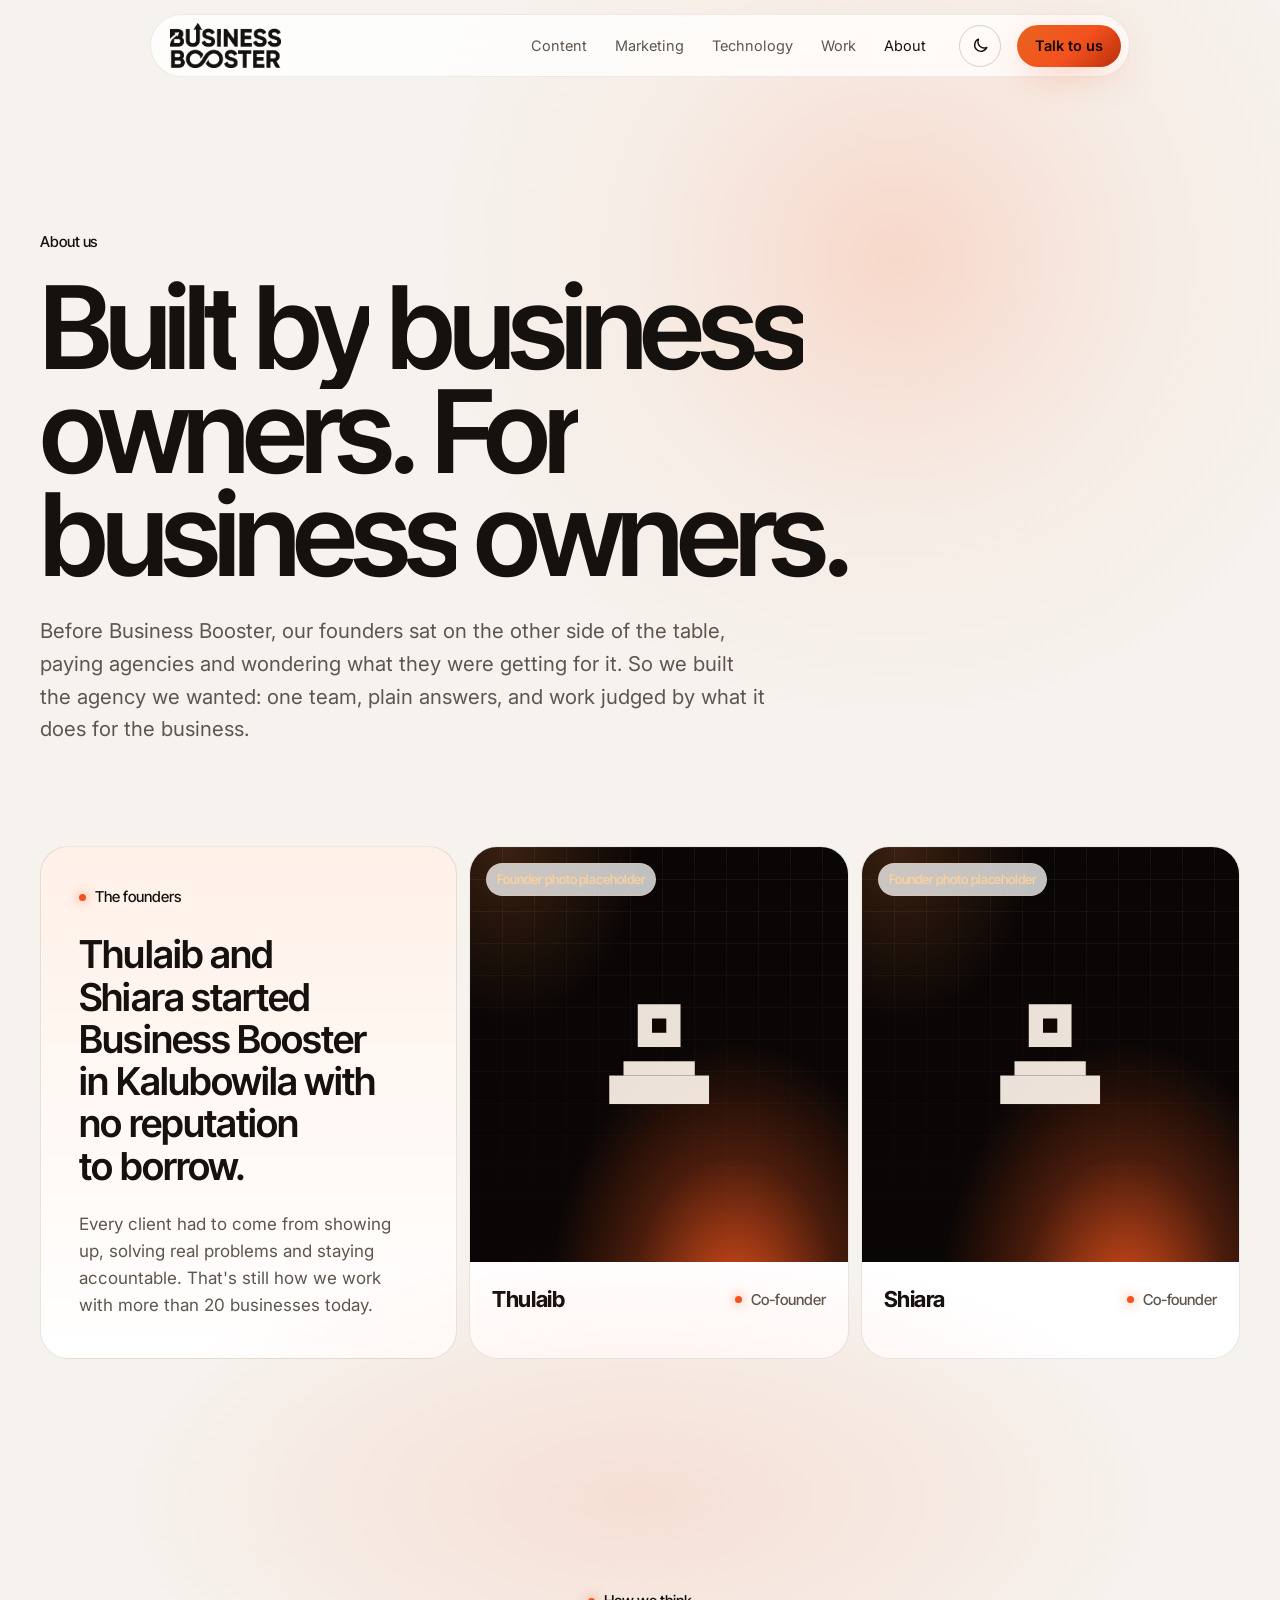
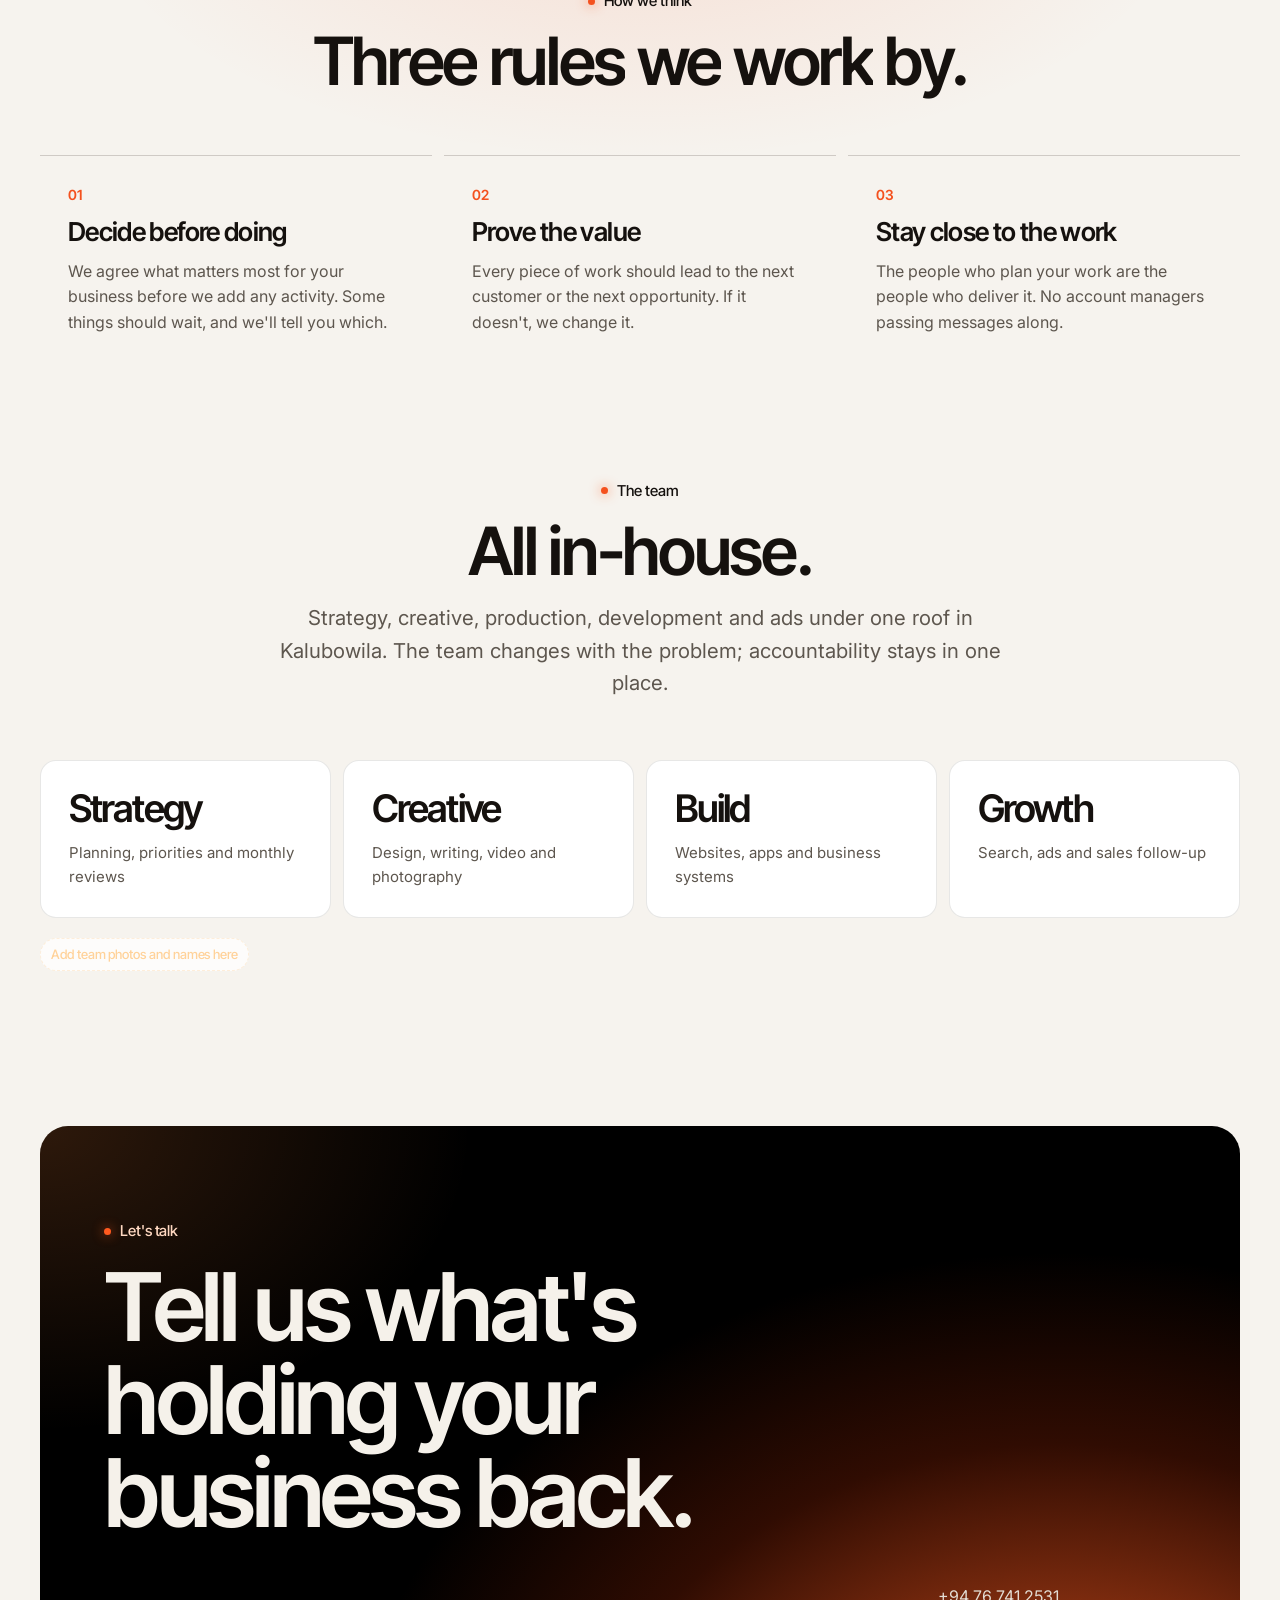
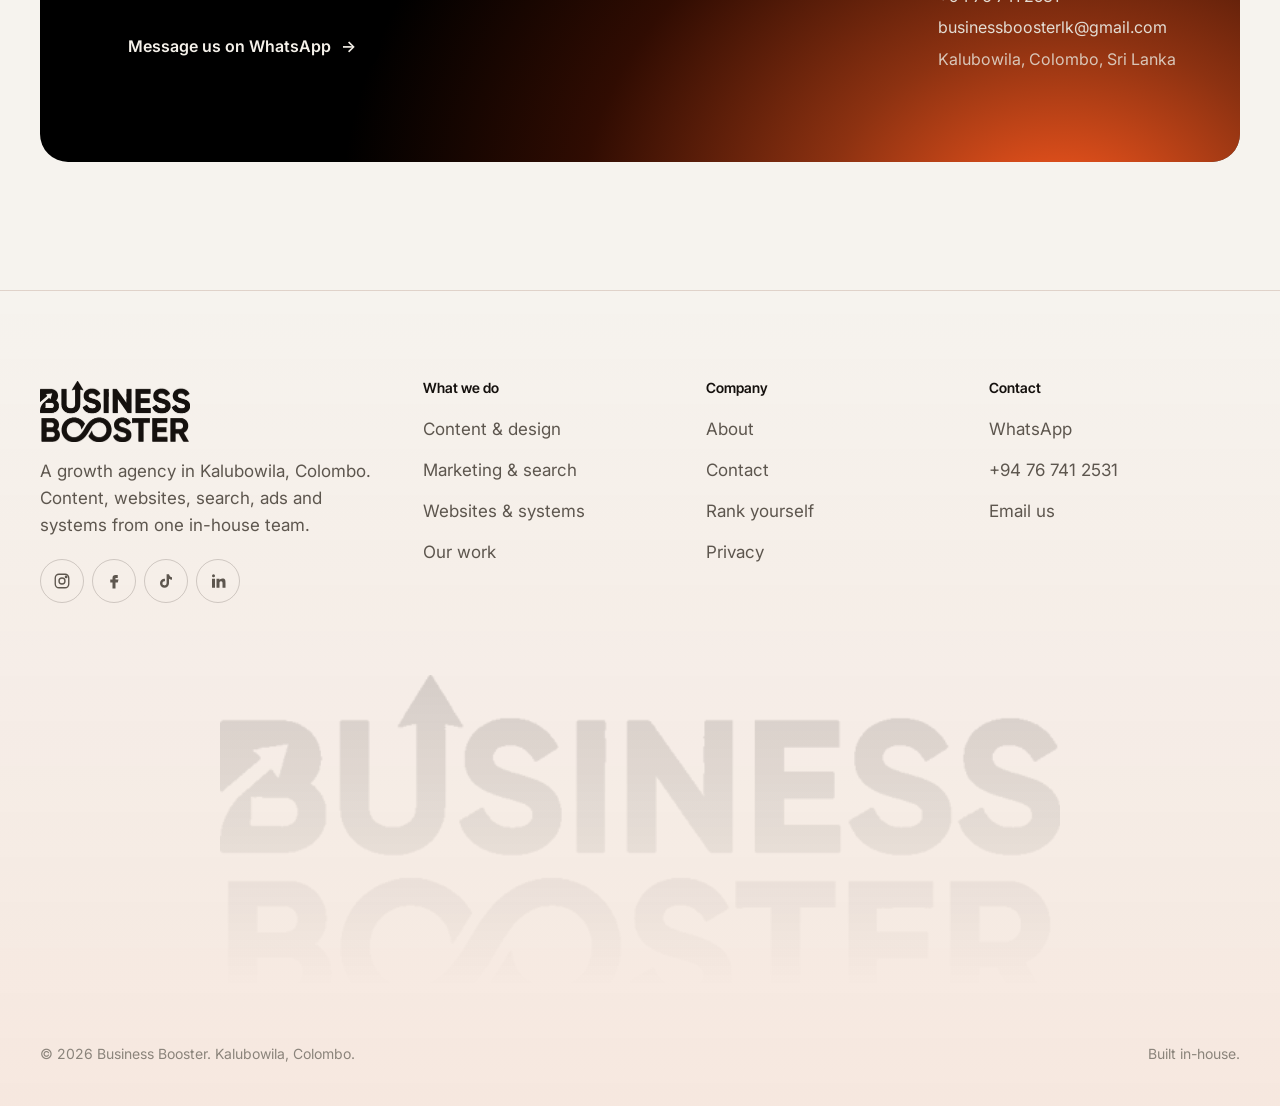
==== commit a04068f5: "Redesign: pillar pages, BB logo, light theme, motion and local media - Content, Marketing and Techno" ====
--- a/about/index.html
+++ b/about/index.html
@@ -17,27 +17,29 @@
 <link rel="preconnect" href="https://fonts.gstatic.com" crossorigin>
 <link rel="stylesheet" href="https://fonts.googleapis.com/css2?family=Inter+Tight:wght@500;600;700&family=Inter:wght@400;500;600&family=JetBrains+Mono:wght@400&display=swap">
 <link rel="stylesheet" href="../assets/css/style.css">
-<script>document.documentElement.classList.add('js')</script>
+<script>(function(){var d=document.documentElement,t;d.classList.add('js');try{t=localStorage.getItem('bb-theme')}catch(e){}if(!t)t=matchMedia('(prefers-color-scheme: light)').matches?'light':'dark';d.setAttribute('data-theme',t);var m=document.querySelector('meta[name=theme-color]');if(m)m.setAttribute('content',t==='light'?'#ffffff':'#060606')})()</script>
 </head>
 <body>
 <a class="skip" href="#main">Skip to content</a>
 <header class="nav" aria-label="Main">
-  <a class="brand" href="../" aria-label="Business Booster home"><span class="brand-mark">BB</span>Business Booster</a>
+  <a class="brand" href="../" aria-label="Business Booster home"><span class="logo" aria-hidden="true"></span></a>
   <nav class="nav-links" aria-label="Primary">
-    <a href="../services/">Services</a>
+    <a href="../content/">Content</a>
+    <a href="../marketing/">Marketing</a>
+    <a href="../technology/">Technology</a>
     <a href="../work/">Work</a>
-    <a href="../#systems">Systems</a>
     <a href="../about/" aria-current="page">About</a>
-    <a href="../contact/">Contact</a>
   </nav>
-  <a class="btn btn-primary" href="https://wa.me/94767412531?text=Hi%20Business%20Booster%2C%20I%27d%20like%20to%20talk%20about%20growing%20my%20business.">Talk to us</a>
+  <button class="theme-btn" type="button" aria-label="Switch to light theme"><svg class="i-sun" viewBox="0 0 24 24" fill="none" stroke="currentColor" stroke-width="1.8" stroke-linecap="round" aria-hidden="true"><circle cx="12" cy="12" r="4.2"/><path d="M12 2.5v2.2M12 19.3v2.2M4.6 4.6l1.6 1.6M17.8 17.8l1.6 1.6M2.5 12h2.2M19.3 12h2.2M4.6 19.4l1.6-1.6M17.8 6.2l1.6-1.6"/></svg><svg class="i-moon" viewBox="0 0 24 24" fill="none" stroke="currentColor" stroke-width="1.8" stroke-linejoin="round" aria-hidden="true"><path d="M20 14.5A8 8 0 0 1 9.5 4a8 8 0 1 0 10.5 10.5Z"/></svg></button>
+  <a class="btn btn-primary" href="../contact/">Talk to us</a>
   <button class="menu-btn" aria-label="Open menu" aria-expanded="false" aria-controls="mobile-menu"><span></span></button>
 </header>
 <div class="mobile-menu" id="mobile-menu">
   <a href="../">Home</a>
-  <a href="../services/">Services</a>
+  <a href="../content/">Content</a>
+  <a href="../marketing/">Marketing</a>
+  <a href="../technology/">Technology</a>
   <a href="../work/">Work</a>
-  <a href="../#systems">Systems</a>
   <a href="../about/">About</a>
   <a href="../contact/">Contact</a>
   <a class="btn btn-primary" href="https://wa.me/94767412531?text=Hi%20Business%20Booster%2C%20I%27d%20like%20to%20talk%20about%20growing%20my%20business.">Message us on WhatsApp</a>
@@ -104,7 +106,7 @@
   <div class="wrap">
     <div class="footer-grid">
       <div>
-        <a class="brand" href="../"><span class="brand-mark">BB</span>Business Booster</a>
+        <a class="brand" href="../" aria-label="Business Booster home"><span class="logo" aria-hidden="true"></span></a>
         <p class="muted" style="margin-top:16px;max-width:34ch">A growth agency in Kalubowila, Colombo. Content, websites, search, ads and systems from one in-house team.</p>
         <div class="socials">
           <!-- Placeholder links: add the real profile URLs -->
@@ -114,11 +116,11 @@
           <a href="#" aria-label="LinkedIn"><svg viewBox="0 0 24 24" fill="currentColor" aria-hidden="true"><path d="M4 9h4v12H4zM6 3a2 2 0 1 1 0 4 2 2 0 0 1 0-4Zm4 6h4v1.7c.6-1 1.9-2 3.9-2 4.1 0 4.1 2.8 4.1 6.2V21h-4v-5.5c0-1.4 0-3.1-2-3.1s-2 1.5-2 3V21h-4V9Z"/></svg></a>
         </div>
       </div>
-      <div><h4>Services</h4><ul><li><a href="../services/#social">Social media</a></li><li><a href="../services/#websites">Websites</a></li><li><a href="../services/#search">SEO, AEO &amp; GEO</a></li><li><a href="../services/#ads">Paid ads</a></li><li><a href="../services/#systems">Systems</a></li></ul></div>
-      <div><h4>Company</h4><ul><li><a href="../work/">Work</a></li><li><a href="../about/">About</a></li><li><a href="../contact/">Contact</a></li><li><a href="https://businessboosterlk.github.io/privacy/">Privacy</a></li></ul></div>
+      <div><h4>What we do</h4><ul><li><a href="../content/">Content &amp; design</a></li><li><a href="../marketing/">Marketing &amp; search</a></li><li><a href="../technology/">Websites &amp; systems</a></li><li><a href="../work/">Our work</a></li></ul></div>
+      <div><h4>Company</h4><ul><li><a href="../about/">About</a></li><li><a href="../contact/">Contact</a></li><li><a href="https://businessboosterlk.github.io/rank/">Rank yourself</a></li><li><a href="https://businessboosterlk.github.io/privacy/">Privacy</a></li></ul></div>
       <div><h4>Contact</h4><ul><li><a href="https://wa.me/94767412531">WhatsApp</a></li><li><a href="tel:+94767412531">+94 76 741 2531</a></li><li><a href="mailto:businessboosterlk@gmail.com">Email us</a></li></ul></div>
     </div>
-    <div class="wordmark" aria-hidden="true">Business Booster</div>
+    <div class="logo-big" aria-hidden="true"></div>
     <div class="footer-base"><span>© <span data-year>2026</span> Business Booster. Kalubowila, Colombo.</span><span>Built in-house.</span></div>
   </div>
 </footer>
--- a/assets/css/style.css
+++ b/assets/css/style.css
@@ -26,7 +26,7 @@
 }
 *{box-sizing:border-box}
 html{-webkit-text-size-adjust:100%;scroll-behavior:smooth;overflow-x:clip}
-body{margin:0;background:var(--black);color:var(--text);font-family:var(--body);font-size:17px;line-height:1.6;-webkit-font-smoothing:antialiased;overflow-x:hidden}
+body{margin:0;background:var(--black);color:var(--text);font-family:var(--body);font-size:17px;line-height:1.6;-webkit-font-smoothing:antialiased;overflow-x:clip}
 img,video,canvas{display:block;max-width:100%}
 a{color:inherit;text-decoration:none}
 button{font:inherit;color:inherit;cursor:pointer;background:none;border:0}
@@ -85,6 +85,16 @@
 .hero-frame{position:relative;border-radius:var(--radius);overflow:hidden;min-height:min(100svh - 24px,920px);display:flex;flex-direction:column;justify-content:flex-end;background:radial-gradient(90% 70% at 70% 40%,#2a0d02 0%,#0b0503 55%,#000 100%);isolation:isolate}
 .hero-frame canvas,.hero-frame video{position:absolute;inset:0;width:100%;height:100%;object-fit:cover;z-index:-2}
 .hero-frame::after{content:"";position:absolute;inset:0;z-index:-1;background:linear-gradient(180deg,rgba(0,0,0,.3) 0%,transparent 30%,rgba(0,0,0,.25) 55%,rgba(0,0,0,.9) 100%),linear-gradient(90deg,rgba(0,0,0,.55),transparent 55%)}
+.hero-film{position:absolute;inset:0;z-index:-3}
+.hero-frame .hero-video{position:absolute;inset:0;width:100%;height:100%;object-fit:cover;filter:saturate(.85) contrast(1.06) brightness(.8);opacity:0;transition:opacity 1.1s var(--ease)}
+.hero-frame.has-video .hero-video.on{opacity:1}
+.film-tags{list-style:none;margin:0;padding:0;display:flex;flex-wrap:wrap;gap:6px;justify-content:flex-end}
+.film-tags:empty{display:none}
+.film-tags li{font-family:var(--mono);font-size:11px;letter-spacing:.08em;text-transform:uppercase;padding:5px 10px;border-radius:999px;border:1px solid var(--line-2);color:var(--muted);background:rgba(0,0,0,.4);backdrop-filter:blur(8px);transition:all .4s var(--ease)}
+.film-tags li.on{background:var(--orange);border-color:var(--orange);color:#140600}
+@media (max-width:820px){.film-tags{justify-content:flex-start}}
+.hero-frame.has-video canvas{display:none}
+.hero-frame.has-video::before{content:"";position:absolute;inset:0;z-index:-2;pointer-events:none;background:radial-gradient(70% 80% at 90% 100%,rgba(255,90,31,.55),transparent 60%),radial-gradient(60% 60% at 0% 0%,rgba(255,90,31,.18),transparent 60%);mix-blend-mode:screen}
 .hero-inner{display:grid;grid-template-columns:1fr auto;align-items:end;gap:32px;padding:clamp(28px,4vw,56px)}
 .hero h1{font-size:clamp(56px,10.5vw,168px);letter-spacing:-.055em;line-height:.88;font-weight:600}
 .hero h1 .o{background:linear-gradient(100deg,var(--orange-2),var(--orange) 40%,#ff3d00);-webkit-background-clip:text;background-clip:text;color:transparent}
@@ -322,3 +332,548 @@
   .js [data-reveal]{transform:none;opacity:1}
   .js .statement .w{opacity:1}
 }
+
+/* =========================================================
+   v2 additions: cursor glow, stacked work, scroll services,
+   animated illustrations, Surge-style sub-pages
+   ========================================================= */
+
+/* Cursor-following gradient (desktop pointers only, injected by JS) */
+.cursor-glow{position:fixed;left:0;top:0;width:720px;height:720px;margin:-360px 0 0 -360px;border-radius:50%;pointer-events:none;z-index:45;background:radial-gradient(circle,rgba(255,110,40,.20) 0%,rgba(255,90,31,.08) 35%,transparent 65%);mix-blend-mode:screen;opacity:0;transition:opacity .6s;will-change:transform}
+.cursor-glow.on{opacity:1}
+.spot{position:relative}
+.spot::after{content:"";position:absolute;inset:0;border-radius:inherit;pointer-events:none;background:radial-gradient(420px circle at var(--mx,50%) var(--my,50%),rgba(255,110,40,.16),transparent 60%);opacity:0;transition:opacity .35s;z-index:1}
+.spot:hover::after{opacity:1}
+
+/* ---------- Work: stacked sticky cards ---------- */
+.stack{display:grid;gap:28px}
+.stack-card{position:sticky;top:calc(92px + var(--i) * 14px);display:grid;grid-template-columns:.85fr 1.15fr;gap:clamp(20px,3vw,48px);align-items:center;padding:clamp(22px,3vw,40px);border-radius:32px;border:1px solid var(--line);overflow:hidden;isolation:isolate;background:#0d0b0a;transform-origin:50% 0;box-shadow:0 -30px 80px -40px rgba(0,0,0,.9)}
+.stack-card::before{content:"";position:absolute;inset:0;z-index:-1;background:radial-gradient(70% 90% at var(--gx,100%) var(--gy,100%),rgba(255,90,31,.55),rgba(255,90,31,.12) 40%,transparent 70%)}
+.stack-info{display:flex;flex-direction:column;gap:18px;min-width:0;position:relative;z-index:2}
+.stack-num{font-family:var(--mono);font-size:13px;color:var(--orange-2);letter-spacing:.1em}
+.stack-info h3{font-size:clamp(38px,4.6vw,68px);letter-spacing:-.045em;line-height:.95}
+.stack-info p{color:#cfc7bd;max-width:40ch}
+.stack-tags{display:flex;flex-wrap:wrap;gap:6px}
+.stack-tags span{font-size:13px;padding:6px 12px;border-radius:999px;background:rgba(255,255,255,.06);border:1px solid var(--line-2);color:#e5ddd3}
+.stack-info .btn{align-self:flex-start}
+.browser{position:relative;z-index:2;border-radius:16px;overflow:hidden;background:#111;border:1px solid rgba(255,255,255,.14);box-shadow:0 40px 90px -30px rgba(0,0,0,.9);transform:perspective(1400px) rotateY(-6deg) rotateX(2deg);transition:transform .8s var(--ease)}
+.stack-card:hover .browser{transform:perspective(1400px) rotateY(0) rotateX(0) translateY(-6px)}
+.browser-bar{display:flex;align-items:center;gap:6px;padding:10px 14px;background:#1a1817;border-bottom:1px solid rgba(255,255,255,.08)}
+.browser-bar i{width:10px;height:10px;border-radius:50%;background:#3a3633}
+.browser-bar i:first-child{background:var(--orange)}
+.browser-bar span{margin-left:10px;font-family:var(--mono);font-size:11px;color:var(--faint);background:#0e0d0c;border-radius:6px;padding:3px 10px;flex:1;max-width:280px;overflow:hidden;text-overflow:ellipsis;white-space:nowrap}
+.browser img{width:100%;aspect-ratio:16/10;object-fit:cover;object-position:top}
+@media (max-width:860px){.stack-card{grid-template-columns:1fr;top:calc(80px + var(--i) * 10px)}.browser{transform:none}}
+
+/* ---------- Services: scroll-driven stage ---------- */
+.svc-scroll{display:grid;grid-template-columns:1.05fr 1fr;gap:clamp(24px,5vw,80px);align-items:start}
+.svc-stage{position:sticky;top:110px;height:min(72vh,620px);border-radius:32px;border:1px solid var(--line);background:radial-gradient(80% 80% at 50% 120%,rgba(255,90,31,.35),transparent 60%),#0b0908;overflow:hidden}
+.svc-stage .ill{position:absolute;inset:0;opacity:0;transform:scale(.94) translateY(20px);transition:opacity .6s var(--ease),transform .8s var(--ease)}
+.svc-stage .ill.on{opacity:1;transform:none}
+.svc-stage-count{position:absolute;left:24px;top:22px;z-index:3;font-family:var(--mono);font-size:12px;letter-spacing:.1em;color:var(--muted)}
+.svc-stage-count b{color:var(--orange);font-weight:400}
+.svc-progress{position:absolute;left:24px;right:24px;bottom:22px;z-index:3;height:2px;background:rgba(255,255,255,.1);border-radius:2px;overflow:hidden}
+.svc-progress i{display:block;height:100%;width:0;background:linear-gradient(90deg,var(--orange-2),var(--orange));transition:width .5s var(--ease)}
+.svc-steps{display:flex;flex-direction:column}
+.svc-step{min-height:62vh;display:flex;flex-direction:column;justify-content:center;gap:18px;padding:40px 0;border-top:1px solid var(--line);opacity:.35;transition:opacity .5s}
+.svc-step.on{opacity:1}
+.svc-step .idx{font-family:var(--mono);font-size:13px;color:var(--orange)}
+.svc-step h3{font-size:clamp(34px,3.8vw,56px);letter-spacing:-.04em;line-height:1}
+.svc-step p{color:var(--muted);font-size:18px;max-width:44ch}
+.svc-step ul{list-style:none;padding:0;margin:0;display:flex;flex-wrap:wrap;gap:6px}
+.svc-step li{font-size:13.5px;padding:6px 12px;border-radius:999px;background:rgba(255,255,255,.05);border:1px solid var(--line);color:#d6cfc6}
+.svc-step .more{color:var(--orange-2);font-weight:600;align-self:flex-start}
+.svc-step .ill-inline{display:none}
+@media (max-width:900px){
+  .svc-scroll{grid-template-columns:1fr}
+  .svc-stage{display:none}
+  .svc-step{min-height:0;opacity:1;padding:36px 0}
+  .svc-step .ill-inline{display:block;position:relative;aspect-ratio:4/3;border-radius:24px;overflow:hidden;border:1px solid var(--line);background:radial-gradient(80% 80% at 50% 120%,rgba(255,90,31,.3),transparent 60%),#0b0908}
+  .svc-step .ill-inline .ill{position:absolute;inset:0}
+}
+
+/* ---------- Illustrations (pure HTML/CSS) ---------- */
+.ill{position:relative;overflow:hidden;font-family:var(--body);color:var(--text)}
+.ill *{box-sizing:border-box}
+.ill .grid-bg{position:absolute;inset:0;background-image:linear-gradient(rgba(255,255,255,.045) 1px,transparent 1px),linear-gradient(90deg,rgba(255,255,255,.045) 1px,transparent 1px);background-size:36px 36px;-webkit-mask-image:radial-gradient(80% 80% at 50% 50%,#000,transparent);mask-image:radial-gradient(80% 80% at 50% 50%,#000,transparent)}
+.ill .center{position:absolute;inset:0;display:grid;place-items:center}
+.ill .panel{background:rgba(22,20,19,.92);border:1px solid rgba(255,255,255,.12);border-radius:16px;box-shadow:0 30px 70px -30px rgba(0,0,0,.9)}
+.ill .bar{height:8px;border-radius:4px;background:rgba(255,255,255,.14)}
+.ill .bar.o{background:var(--orange)}
+.ill .chip{display:inline-flex;align-items:center;gap:6px;font-family:var(--mono);font-size:11px;letter-spacing:.06em;text-transform:uppercase;padding:5px 10px;border-radius:999px;background:rgba(0,0,0,.6);border:1px solid rgba(255,255,255,.16);color:#e8e0d6}
+.ill .chip.o{background:var(--orange);border-color:var(--orange);color:#140600}
+
+/* phone feed */
+.i-phone{width:42%;max-width:230px;aspect-ratio:9/18.5;border-radius:34px;border:2px solid rgba(255,255,255,.2);background:#0a0909;padding:12px 10px;overflow:hidden;position:relative;box-shadow:0 40px 90px -30px #000,0 0 60px -10px rgba(255,90,31,.35)}
+.i-phone::before{content:"";position:absolute;top:8px;left:50%;width:60px;height:16px;margin-left:-30px;border-radius:10px;background:#000;z-index:2}
+.i-feed{display:flex;flex-direction:column;gap:10px;padding-top:24px;animation:feed 9s var(--ease) infinite}
+.i-post{border-radius:14px;background:#171514;padding:8px;display:flex;flex-direction:column;gap:6px}
+.i-post .img{aspect-ratio:1;border-radius:10px;background:linear-gradient(135deg,#ff8a3d,#b8300a 60%,#2a0b02)}
+.i-post:nth-child(2) .img{background:linear-gradient(200deg,#3a3633,#120f0d)}
+.i-post:nth-child(3) .img{background:radial-gradient(circle at 30% 30%,#ffd2b0,#ff5a1f 40%,#1a0702)}
+.i-post .pr{display:flex;gap:6px;align-items:center}
+.i-post .heart{width:12px;height:12px;border-radius:50%;background:var(--orange)}
+@keyframes feed{0%,18%{transform:translateY(0)}33%,51%{transform:translateY(-33%)}66%,84%{transform:translateY(-66%)}100%{transform:translateY(0)}}
+.i-float{position:absolute;font-family:var(--mono);font-size:12px;padding:8px 12px;border-radius:12px;background:rgba(18,16,15,.92);border:1px solid rgba(255,255,255,.14);display:flex;gap:8px;align-items:center;animation:bob 5s ease-in-out infinite;white-space:nowrap}
+.i-float b{color:var(--orange)}
+@keyframes bob{50%{transform:translateY(-10px)}}
+
+/* browser build */
+.i-browser{width:78%;aspect-ratio:16/11;display:flex;flex-direction:column;overflow:hidden;position:relative}
+.i-browser .top{display:flex;gap:5px;padding:10px 12px;border-bottom:1px solid rgba(255,255,255,.08)}
+.i-browser .top i{width:8px;height:8px;border-radius:50%;background:#3a3633}
+.i-browser .body{flex:1;padding:16px;display:grid;grid-template-rows:auto 1fr;gap:14px}
+.i-hero{border-radius:10px;padding:16px;background:linear-gradient(120deg,#2a0d03,#120806);display:flex;flex-direction:column;gap:8px;animation:build 6s var(--ease) infinite}
+.i-hero .btn-o{width:34%;height:18px;border-radius:999px;background:var(--orange);margin-top:6px}
+.i-cards{display:grid;grid-template-columns:repeat(3,1fr);gap:10px}
+.i-cards div{border-radius:10px;background:#1c1a19;animation:build 6s var(--ease) infinite}
+.i-cards div:nth-child(2){animation-delay:.25s}.i-cards div:nth-child(3){animation-delay:.5s}
+@keyframes build{0%{opacity:0;transform:translateY(14px)}12%,85%{opacity:1;transform:none}100%{opacity:0}}
+.i-cursor{position:absolute;left:24%;top:46%;width:24px;height:24px;animation:cursor 6s var(--ease) infinite;z-index:3}
+.i-cursor svg{width:100%;height:100%;display:block}
+@keyframes cursor{0%,20%{transform:translate(220px,140px)}45%,60%{transform:translate(0,0)}62%{transform:translate(0,0) scale(.85)}66%,100%{transform:translate(0,0)}}
+.i-ripple{position:absolute;left:calc(24% - 8px);top:calc(46% - 8px);width:40px;height:40px;border-radius:50%;border:2px solid var(--orange);opacity:0;animation:ripple 6s ease-out infinite}
+@keyframes ripple{0%,61%{opacity:0;transform:scale(.3)}63%{opacity:1}75%,100%{opacity:0;transform:scale(1.8)}}
+
+/* search ranking */
+.i-search{width:80%;display:flex;flex-direction:column;gap:10px}
+.i-query{display:flex;align-items:center;gap:10px;padding:12px 16px;border-radius:999px;background:#151312;border:1px solid rgba(255,255,255,.16);font-size:14px;color:#e9e1d7}
+.i-query .t{overflow:hidden;white-space:nowrap;border-right:2px solid var(--orange);width:0;animation:type 7s steps(22) infinite}
+@keyframes type{0%{width:0}25%,90%{width:22ch}100%{width:0}}
+.i-results{position:relative;height:236px}
+.i-res{position:absolute;left:0;right:0;height:52px;border-radius:12px;background:#151312;border:1px solid rgba(255,255,255,.08);display:flex;align-items:center;gap:12px;padding:0 14px}
+.i-res .n{font-family:var(--mono);font-size:12px;color:var(--faint);width:14px}
+.i-res .sq{width:22px;height:22px;border-radius:6px;background:#2a2725;flex:none}
+.i-res .lines{flex:1;display:flex;flex-direction:column;gap:6px}
+.i-res.me{background:linear-gradient(90deg,rgba(255,90,31,.25),#1a0f0a);border-color:rgba(255,90,31,.6);z-index:2}
+.i-res.me .sq{background:var(--orange)}
+.i-res:nth-child(1){top:0;animation:down1 7s var(--ease) infinite}
+.i-res:nth-child(2){top:60px;animation:down1 7s var(--ease) infinite}
+.i-res:nth-child(3){top:120px;animation:down1 7s var(--ease) infinite}
+.i-res.me{top:180px;animation:rise 7s var(--ease) infinite}
+@keyframes rise{0%,30%{transform:none}55%,92%{transform:translateY(-180px)}100%{transform:none}}
+@keyframes down1{0%,30%{transform:none}55%,92%{transform:translateY(60px)}100%{transform:none}}
+
+/* AI answer */
+.i-chat{width:78%;display:flex;flex-direction:column;gap:12px}
+.i-bub{max-width:82%;padding:12px 16px;border-radius:18px;font-size:14px;line-height:1.45;opacity:0;animation:pop 8s var(--ease) infinite}
+.i-bub.q{align-self:flex-end;background:#2a2725;border-bottom-right-radius:6px}
+.i-bub.a{align-self:flex-start;background:#151312;border:1px solid rgba(255,255,255,.12);border-bottom-left-radius:6px;animation-delay:1.4s}
+.i-bub.a mark{background:var(--orange);color:#140600;border-radius:4px;padding:0 4px}
+.i-bub.a2{animation-delay:2.4s}
+.i-ai{display:flex;align-items:center;gap:8px;font-family:var(--mono);font-size:11px;color:var(--muted);letter-spacing:.08em;text-transform:uppercase}
+.i-ai i{width:18px;height:18px;border-radius:50%;background:conic-gradient(from 0deg,var(--orange),#ffd2b0,var(--orange));animation:spin 4s linear infinite}
+@keyframes spin{to{transform:rotate(360deg)}}
+@keyframes pop{0%{opacity:0;transform:translateY(10px) scale(.97)}8%,88%{opacity:1;transform:none}100%{opacity:0}}
+
+/* ads chart */
+.i-chart{width:80%;padding:20px;display:flex;flex-direction:column;gap:14px}
+.i-chart .head{display:flex;justify-content:space-between;align-items:center;gap:10px}
+.i-chart .kpi{font-family:var(--display);font-size:22px;font-weight:600;letter-spacing:-.03em}
+.i-chart .up{font-family:var(--mono);font-size:12px;color:#7ee2a1;background:rgba(126,226,161,.12);padding:4px 8px;border-radius:999px}
+.i-chart svg{width:100%;height:auto;overflow:visible;display:block}
+.i-chart .line{fill:none;stroke:var(--orange);stroke-width:3;stroke-linecap:round;stroke-linejoin:round;stroke-dasharray:600;stroke-dashoffset:600;animation:draw 6s var(--ease) infinite}
+.i-chart .area{opacity:0;animation:fade 6s var(--ease) infinite}
+.i-chart .dot{fill:#fff;opacity:0;animation:fade 6s var(--ease) infinite}
+.i-chart .gl{stroke:rgba(255,255,255,.08)}
+@keyframes draw{0%{stroke-dashoffset:600}40%,90%{stroke-dashoffset:0}100%{stroke-dashoffset:0;opacity:0}}
+@keyframes fade{0%,35%{opacity:0}50%,90%{opacity:1}100%{opacity:0}}
+.i-chart .chans{display:flex;gap:6px;flex-wrap:wrap}
+
+/* pipeline kanban */
+.i-board{width:84%;display:grid;grid-template-columns:repeat(3,1fr);gap:10px;position:relative}
+.i-col{border-radius:14px;background:rgba(22,20,19,.9);border:1px solid rgba(255,255,255,.1);padding:10px;display:flex;flex-direction:column;gap:8px;min-height:220px}
+.i-col h5{margin:0 0 4px;font-family:var(--mono);font-size:10.5px;font-weight:400;letter-spacing:.1em;text-transform:uppercase;color:var(--muted)}
+.i-card{border-radius:10px;background:#1f1c1b;padding:9px;display:flex;flex-direction:column;gap:6px}
+.i-card .bar{height:6px}
+.i-move{position:absolute;left:10px;top:44px;width:calc((100% - 20px) / 3 - 20px);background:linear-gradient(135deg,#3a1a0c,#1f1c1b);border:1px solid var(--orange);box-shadow:0 14px 30px -10px rgba(255,90,31,.6);animation:move 7s var(--ease) infinite;z-index:2}
+@keyframes move{0%,15%{transform:translateX(0)}35%,50%{transform:translateX(calc(100% + 30px))}70%,90%{transform:translateX(calc(200% + 60px))}100%{transform:translateX(0)}}
+
+/* whatsapp follow-up */
+.i-wa{width:64%;max-width:330px;overflow:hidden}
+.i-wa .top{display:flex;align-items:center;gap:10px;padding:12px 14px;background:#1a1716;border-bottom:1px solid rgba(255,255,255,.08);font-size:13px}
+.i-wa .top i{width:28px;height:28px;border-radius:50%;background:linear-gradient(135deg,var(--orange-2),#3a1003);flex:none}
+.i-wa .top small{display:block;color:#7ee2a1;font-size:11px}
+.i-wa .msgs{display:flex;flex-direction:column;gap:8px;padding:14px;min-height:230px}
+.i-wa .m{max-width:80%;padding:8px 12px;border-radius:12px;font-size:13px;opacity:0;animation:pop 9s var(--ease) infinite}
+.i-wa .in{background:#262321;align-self:flex-start}
+.i-wa .out{background:#5a2209;align-self:flex-end;border:1px solid rgba(255,90,31,.5)}
+.i-wa .m:nth-child(2){animation-delay:1.2s}.i-wa .m:nth-child(3){animation-delay:2.4s}.i-wa .m:nth-child(4){animation-delay:3.6s}
+
+/* viewfinder (film) */
+.i-vf{width:80%;aspect-ratio:16/10;position:relative;border-radius:12px;overflow:hidden;background:radial-gradient(40% 55% at 55% 60%,#ff8a3d 0%,#b8300a 35%,#1a0702 70%),#0a0505}
+.i-vf::before{content:"";position:absolute;inset:0;background:linear-gradient(90deg,transparent 33.2%,rgba(255,255,255,.18) 33.3%,transparent 33.5%,transparent 66.5%,rgba(255,255,255,.18) 66.6%,transparent 66.8%),linear-gradient(180deg,transparent 33.2%,rgba(255,255,255,.18) 33.3%,transparent 33.5%,transparent 66.5%,rgba(255,255,255,.18) 66.6%,transparent 66.8%)}
+.i-vf .c{position:absolute;width:26px;height:26px;border:2px solid #fff}
+.i-vf .c1{left:14px;top:14px;border-right:0;border-bottom:0}.i-vf .c2{right:14px;top:14px;border-left:0;border-bottom:0}.i-vf .c3{left:14px;bottom:14px;border-right:0;border-top:0}.i-vf .c4{right:14px;bottom:14px;border-left:0;border-top:0}
+.i-vf .rec{position:absolute;left:54px;top:20px;font-family:var(--mono);font-size:12px;display:flex;gap:8px;align-items:center}
+.i-vf .rec i{width:9px;height:9px;border-radius:50%;background:#ff2d1a;animation:blink 1.2s steps(2) infinite}
+@keyframes blink{50%{opacity:0}}
+.i-vf .focus{position:absolute;left:50%;top:55%;width:70px;height:70px;margin:-35px 0 0 -35px;border:2px solid var(--orange);border-radius:6px;animation:focus 4s ease-in-out infinite}
+@keyframes focus{0%,100%{transform:scale(1.25);opacity:.4}30%,70%{transform:scale(1);opacity:1}}
+.i-vf .meta{position:absolute;right:54px;bottom:20px;font-family:var(--mono);font-size:11px;color:#f5e9df}
+
+/* brand / design */
+.i-brand{width:80%;display:grid;grid-template-columns:1.2fr 1fr;gap:12px}
+.i-type{border-radius:16px;padding:20px;background:#151312;border:1px solid rgba(255,255,255,.1);display:flex;flex-direction:column;justify-content:space-between;min-height:240px}
+.i-type b{font-family:var(--display);font-size:clamp(60px,7vw,110px);line-height:.85;letter-spacing:-.06em;background:linear-gradient(120deg,#fff,var(--orange-2) 60%,var(--orange));-webkit-background-clip:text;background-clip:text;color:transparent}
+.i-sw{display:grid;grid-template-rows:repeat(4,1fr);gap:8px}
+.i-sw i{border-radius:12px;animation:grow 6s var(--ease) infinite;transform-origin:left}
+.i-sw i:nth-child(1){background:var(--orange)}.i-sw i:nth-child(2){background:#ff8a3d;animation-delay:.2s}.i-sw i:nth-child(3){background:#f5f1ea;animation-delay:.4s}.i-sw i:nth-child(4){background:#1f1c1b;border:1px solid rgba(255,255,255,.15);animation-delay:.6s}
+@keyframes grow{0%{transform:scaleX(0)}15%,88%{transform:scaleX(1)}100%{transform:scaleX(0)}}
+
+/* code editor */
+.i-code{width:80%;font-family:var(--mono);font-size:12.5px;line-height:1.9;padding:16px 18px;overflow:hidden}
+.i-code .ln{display:flex;gap:14px;white-space:nowrap;overflow:hidden;width:0;animation:typeline 8s steps(30) infinite}
+.i-code .ln span:first-child{color:#5b5652;width:16px;flex:none}
+.i-code .k{color:var(--orange-2)}.i-code .s{color:#7ee2a1}.i-code .f{color:#ffd2b0}
+.i-code .ln:nth-child(2){animation-delay:.6s}.i-code .ln:nth-child(3){animation-delay:1.2s}.i-code .ln:nth-child(4){animation-delay:1.8s}.i-code .ln:nth-child(5){animation-delay:2.4s}.i-code .ln:nth-child(6){animation-delay:3s}.i-code .ln:nth-child(7){animation-delay:3.6s}
+@keyframes typeline{0%{width:0}12%,88%{width:100%}100%{width:0}}
+
+@media (prefers-reduced-motion:reduce){.ill *{animation:none!important}.i-code .ln{width:100%}.i-bub,.i-wa .m{opacity:1}.i-chart .line{stroke-dashoffset:0}.i-chart .area,.i-chart .dot{opacity:1}}
+@media (max-width:520px){.i-browser,.i-search,.i-chat,.i-chart,.i-board,.i-code,.i-brand,.i-vf{width:90%}.i-results{height:200px;transform:scale(.85);transform-origin:top}.i-col{min-height:170px}}
+
+/* ---------- Surge-style sub-pages ---------- */
+.sub-hero{padding:clamp(140px,15vw,200px) 0 0;text-align:center;position:relative;isolation:isolate;overflow-x:clip}
+.sub-hero::before{content:"";position:absolute;z-index:-1;left:50%;top:0;width:min(1200px,140vw);height:640px;transform:translate(-50%,-30%);background:radial-gradient(closest-side,rgba(255,90,31,.28),transparent)}
+.sub-hero .label{display:block;margin-bottom:20px}
+.sub-hero h1{font-size:clamp(46px,7.6vw,118px);letter-spacing:-.05em;line-height:.95;max-width:16ch;margin-inline:auto}
+.sub-hero h1 .o{color:var(--orange)}
+.sub-hero .lead{margin:26px auto 0;text-align:center}
+.sub-hero .actions{display:flex;gap:12px;justify-content:center;flex-wrap:wrap;margin-top:34px}
+.sub-media{display:grid;grid-template-columns:1fr 1fr;gap:12px;margin-top:clamp(48px,6vw,80px);text-align:left}
+.media-tile{position:relative;border-radius:var(--radius);overflow:hidden;aspect-ratio:4/3;background:#0b0908;max-width:100%}
+.media-tile video{width:100%;height:100%;object-fit:cover;filter:saturate(.85) brightness(.85)}
+.media-tile::after{content:"";position:absolute;inset:0;background:linear-gradient(180deg,transparent 55%,rgba(0,0,0,.7)),radial-gradient(60% 60% at 100% 100%,rgba(255,90,31,.35),transparent 70%);pointer-events:none}
+.media-tile .chip{position:absolute;left:18px;bottom:16px;z-index:2;font-family:var(--mono);font-size:11px;letter-spacing:.08em;text-transform:uppercase;padding:6px 12px;border-radius:999px;background:rgba(0,0,0,.6);border:1px solid rgba(255,255,255,.18);backdrop-filter:blur(8px)}
+@media (max-width:700px){.sub-media{grid-template-columns:1fr}.media-tile:nth-child(2){display:none}}
+.sub-statement{padding:clamp(90px,11vw,150px) 0 clamp(60px,7vw,100px);text-align:center}
+.sub-statement h2{font-size:clamp(34px,5vw,72px);max-width:18ch;margin-inline:auto}
+.sub-statement .lead{margin:22px auto 0}
+.facts{display:grid;grid-template-columns:repeat(3,1fr);gap:12px;margin-top:56px;text-align:left}
+.fact{padding:28px;border-radius:var(--radius-sm);border:1px solid var(--line);background:linear-gradient(180deg,var(--panel),var(--ink))}
+.fact b{display:block;font-family:var(--display);font-size:clamp(40px,4.4vw,62px);font-weight:600;letter-spacing:-.05em;line-height:1}
+.fact b em{font-style:normal;color:var(--orange)}
+.fact p{margin-top:12px;color:var(--muted);font-size:15px}
+@media (max-width:760px){.facts{grid-template-columns:1fr}}
+.rows{border-top:1px solid var(--line)}
+.row{display:grid;grid-template-columns:1fr 1fr;min-height:560px;border-bottom:1px solid var(--line);scroll-margin-top:80px}
+.row-text{display:flex;flex-direction:column;justify-content:center;gap:20px;padding:clamp(40px,6vw,96px)}
+.row-text .label{color:var(--orange-2)}
+.row-text h2{font-size:clamp(34px,3.8vw,56px)}
+.row-text p{color:var(--muted);max-width:46ch}
+.row-text .btn{align-self:flex-start}
+.row-ill{position:relative;overflow:hidden;background:radial-gradient(80% 80% at 50% 115%,rgba(255,90,31,.38),transparent 60%),#0b0908;border-left:1px solid var(--line)}
+.row:nth-child(even) .row-text{order:2}
+.row:nth-child(even) .row-ill{order:1;border-left:0;border-right:1px solid var(--line);background:radial-gradient(80% 80% at 50% -15%,rgba(255,90,31,.3),transparent 60%),#100c0a}
+.row-ill .ill{position:absolute;inset:0}
+@media (max-width:900px){.row{grid-template-columns:1fr;min-height:0}.row .row-text,.row:nth-child(even) .row-text{order:1;padding:48px 20px}.row .row-ill,.row:nth-child(even) .row-ill{order:2;aspect-ratio:4/3;border:0;border-top:1px solid var(--line)}}
+.pillars{display:grid;grid-template-columns:repeat(3,1fr);gap:12px}
+.pillar{display:flex;flex-direction:column;gap:14px;padding:30px;border-radius:var(--radius);border:1px solid var(--line);background:var(--panel);min-height:240px;transition:border-color .3s,transform .4s var(--ease)}
+.pillar:hover{border-color:rgba(255,90,31,.5);transform:translateY(-4px)}
+.pillar h3{font-size:clamp(28px,2.8vw,40px)}
+.pillar p{color:var(--muted)}
+.pillar .more{margin-top:auto;color:var(--orange-2);font-weight:600}
+.pillar[aria-current="page"]{border-color:var(--orange);background:radial-gradient(100% 100% at 100% 0,rgba(255,90,31,.25),transparent 60%),var(--panel)}
+@media (max-width:860px){.pillars{grid-template-columns:1fr}}
+
+/* =========================================================
+   v3: new label style (no monospace caps), compact work cards,
+   Colombo reel, text reveal, floating WhatsApp button
+   ========================================================= */
+:root{--mono:"Inter Tight",ui-sans-serif,system-ui,-apple-system,"Segoe UI",sans-serif;--code:"JetBrains Mono",ui-monospace,Consolas,monospace}
+.i-code{font-family:var(--code)}
+
+/* Labels: sentence case with an orange dot, replaces the old spaced-out caps */
+.label,.tag,.reel-pill,.film-tags li,.chip,.ill .chip,.media-tile .chip,.stack-num,.svc-stage-count,.svc-step .idx,.step::before,.footer h4,.i-float,.i-ai,.i-vf .rec,.i-vf .meta,.i-col h5,.browser-bar span,.work-meta small{text-transform:none!important;letter-spacing:-.005em!important}
+.label{display:inline-flex;align-items:center;gap:9px;font-family:var(--display);font-size:15px;font-weight:500;color:var(--muted)}
+.label::before{content:"";width:7px;height:7px;border-radius:50%;background:var(--orange);box-shadow:0 0 12px rgba(255,90,31,.8);flex:none}
+.label.orange{color:var(--text)}
+.label.dim::before,.label.no-dot::before{display:none}
+.footer h4{font-family:var(--display);font-size:14px;font-weight:600;color:var(--text)}
+.tag,.chip,.film-tags li,.media-tile .chip{font-family:var(--display);font-size:13px;font-weight:500}
+.reel-pill{font-family:var(--display);font-size:14px;font-weight:500}
+.stack-num,.svc-step .idx,.step::before,.svc-stage-count{font-family:var(--display);font-size:14px;font-weight:600}
+.hero-top .label{color:#e8e0d6}
+
+/* ---------- Work: compact cards with the full website visible ---------- */
+.stack{gap:20px}
+.stack-card{grid-template-columns:1fr 1.15fr;align-items:stretch;padding:14px 14px 14px clamp(22px,3vw,40px);top:calc(96px + var(--i) * 12px);background:#0f0d0c;border-radius:28px}
+.stack-card::before{background:radial-gradient(60% 80% at 0% 0%,rgba(255,90,31,.22),transparent 60%)}
+.stack-info{padding:clamp(14px,2vw,26px) 0;gap:14px;justify-content:center}
+.stack-head{display:flex;align-items:center;gap:10px;font-size:14px;color:var(--muted)}
+.stack-head .stack-num{display:grid;place-items:center;width:32px;height:32px;border-radius:50%;background:rgba(255,90,31,.14);color:var(--orange-2);font-size:13px}
+.stack-info h3{font-size:clamp(34px,3.6vw,54px)}
+.stack-info p{font-size:16px}
+.stack-meta{display:grid;gap:6px}
+.stack-meta small{font-size:13px;color:var(--faint)}
+.stack-meta span{font-size:15px;color:#e5ddd3}
+.stack-info .btn{margin-top:6px}
+.stack-shot{position:relative;border-radius:20px;padding:clamp(18px,2.6vw,34px);display:grid;place-items:center;overflow:hidden;background:radial-gradient(90% 90% at 80% 100%,rgba(255,90,31,.6),rgba(255,90,31,.1) 50%,transparent 75%),linear-gradient(160deg,#1c1714,#0b0908)}
+.stack-shot .browser{width:100%;transform:none;box-shadow:0 30px 60px -24px rgba(0,0,0,.9)}
+.stack-card:hover .stack-shot .browser{transform:translateY(-4px)}
+.stack-shot .browser img{aspect-ratio:auto;height:auto;object-fit:contain}
+@media (max-width:860px){.stack-card{grid-template-columns:1fr;padding:14px}.stack-info{padding:12px 10px 4px}.stack-shot{padding:14px}}
+
+/* ---------- Reel: Colombo skyline ---------- */
+.reel{background:#060606}
+.reel .reel-img{position:absolute;inset:-6% 0;width:100%;height:112%;object-fit:cover;object-position:60% 50%;z-index:-2;transform:translateY(var(--py,0));will-change:transform}
+.reel::before{background:linear-gradient(100deg,rgba(0,0,0,.82) 0%,rgba(0,0,0,.35) 45%,transparent 70%),linear-gradient(0deg,rgba(0,0,0,.6),transparent 40%)}
+.reel h2{max-width:11ch}
+.reel .reel-sub{position:absolute;left:clamp(24px,4vw,48px);bottom:clamp(24px,4vw,44px);max-width:38ch;color:#e6ddd2;font-size:17px}
+.reel-ui{inset:auto clamp(24px,4vw,48px) clamp(24px,4vw,44px) auto;justify-content:flex-end}
+@media (max-width:640px){.reel .reel-sub{right:24px;bottom:84px}.reel-ui{left:24px;justify-content:flex-start}}
+
+/* ---------- Text reveal on scroll ---------- */
+.js .tx{opacity:0;transform:translateY(22px);filter:blur(6px);transition:opacity .9s var(--ease),transform 1s var(--ease),filter .9s var(--ease);transition-delay:var(--d,0s)}
+.js .tx.in{opacity:1;transform:none;filter:none}
+.js .wsplit .wm{display:inline-block;overflow:hidden;vertical-align:top;padding-bottom:.08em;margin-bottom:-.08em}
+.js .wsplit .wi{display:inline-block;transform:translateY(105%);transition:transform 1s var(--ease);transition-delay:calc(var(--d,0s) + var(--w,0) * 45ms)}
+.js .wsplit.in .wi{transform:none}
+.js [data-reveal]{opacity:0;filter:blur(6px);transform:translateY(30px)}
+.js [data-reveal].in{opacity:1;filter:none;transform:none}
+.js.no-observer .tx,.js.no-observer [data-reveal]{opacity:1;transform:none;filter:none}
+.js.no-observer .wsplit .wi{transform:none}
+@media (prefers-reduced-motion:reduce){.js .tx,.js [data-reveal]{opacity:1!important;transform:none!important;filter:none!important}.js .wsplit .wi{transform:none!important}}
+
+/* ---------- Floating WhatsApp button ---------- */
+.wa-float{position:fixed;z-index:55;right:max(20px,env(safe-area-inset-right,0px));bottom:max(20px,env(safe-area-inset-bottom,0px));display:inline-flex;align-items:center;gap:10px;min-height:54px;padding:0 22px 0 18px;border-radius:999px;background:#25d366;color:#06240f;font-weight:700;font-size:16px;box-shadow:0 14px 40px -10px rgba(37,211,102,.6),0 4px 14px rgba(0,0,0,.35);transform:translateY(140%) scale(.9);opacity:0;transition:transform .5s var(--ease),opacity .4s,box-shadow .3s}
+.wa-float svg{width:24px;height:24px}
+.wa-float.show{transform:none;opacity:1}
+.wa-float:hover{box-shadow:0 18px 50px -10px rgba(37,211,102,.8),0 4px 14px rgba(0,0,0,.35);transform:translateY(-2px)}
+.wa-float::after{content:"";position:absolute;inset:-4px;border-radius:inherit;border:2px solid rgba(37,211,102,.5);animation:waPulse 2.6s ease-out infinite;pointer-events:none}
+@keyframes waPulse{0%{opacity:.9;transform:scale(1)}100%{opacity:0;transform:scale(1.25)}}
+@media (max-width:520px){.wa-float{min-height:52px;padding:0 18px 0 14px;font-size:15px}}
+@media (prefers-reduced-motion:reduce){.wa-float::after{animation:none}}
+
+/* =========================================================
+   v4: BB logo, light theme, novadrop-style spacing,
+   orange Services band, detailed scene graphics
+   ========================================================= */
+
+/* ---------- Logo ---------- */
+.brand{gap:0}
+.logo{display:block;width:112px;aspect-ratio:600/243;background:var(--text);-webkit-mask:url(../img/bb-logo.png) center/contain no-repeat;mask:url(../img/bb-logo.png) center/contain no-repeat}
+.footer .logo{width:150px}
+.logo-big{width:100%;aspect-ratio:600/243;max-height:340px;margin:72px auto 0;background:linear-gradient(180deg,var(--logo-a) 0%,transparent 92%);-webkit-mask:url(../img/bb-logo.png) center/contain no-repeat;mask:url(../img/bb-logo.png) center/contain no-repeat}
+:root{--logo-a:rgba(255,255,255,.16)}
+
+/* ---------- Theme toggle ---------- */
+.theme-btn{width:42px;height:42px;flex:none;border-radius:50%;border:1px solid var(--line-2);display:grid;place-items:center;color:var(--text);background:transparent;transition:background .2s,transform .3s var(--ease)}
+.theme-btn:hover{background:rgba(127,127,127,.12)}
+.theme-btn svg{width:19px;height:19px}
+.theme-btn .i-moon{display:none}
+[data-theme="light"] .theme-btn .i-sun{display:none}
+[data-theme="light"] .theme-btn .i-moon{display:block}
+.nav-links{margin-left:auto}
+.nav .theme-btn{margin-left:4px}
+@media (max-width:900px){.nav .theme-btn{margin-left:auto}.menu-btn{margin-left:8px}}
+
+/* ---------- Light theme tokens ---------- */
+[data-theme="light"]{
+  --black:#f6f3ee;--ink:#efeae3;--panel:#ffffff;--panel-2:#f4f0ea;
+  --line:rgba(28,20,12,.10);--line-2:rgba(28,20,12,.18);
+  --text:#15110e;--muted:#5d564e;--faint:#8b847b;
+  --orange:#f4511e;--orange-2:#e8641f;--glow:rgba(244,81,30,.45);
+  --logo-a:rgba(21,17,14,.14);color-scheme:light}
+/* Areas that stay dark in both themes (video, photos, device mockups, CTA) */
+.hero-frame,.reel,.cta,.ill,.row-ill,.stack-shot,.media-tile,.quote.lead-card,.contact-card.main,.svc-stage,.ph-art,.split-card.media{
+  --black:#060606;--ink:#0d0d0d;--panel:#141313;--panel-2:#1b1918;--line:rgba(255,255,255,.09);--line-2:rgba(255,255,255,.18);
+  --text:#f5f1ea;--muted:#a8a29b;--faint:#77716b;--orange:#ff5a1f;--orange-2:#ff8a3d;color:var(--text)}
+[data-theme="light"] .nav{background:rgba(255,255,255,.78);border-color:rgba(28,20,12,.08)}
+[data-theme="light"] .nav.scrolled{background:rgba(255,255,255,.94);box-shadow:0 18px 50px -24px rgba(40,20,5,.35)}
+[data-theme="light"] .mobile-menu{background:radial-gradient(120% 70% at 50% 0%,rgba(244,81,30,.18),transparent 60%),var(--black)}
+[data-theme="light"] .btn-ghost{background:rgba(255,255,255,.7)}
+[data-theme="light"] .hero-frame .btn-ghost,[data-theme="light"] .reel .btn-ghost{background:rgba(255,255,255,.06)}
+[data-theme="light"] .tag{background:rgba(255,255,255,.75)}
+[data-theme="light"] .stack-card{background:#fff;box-shadow:0 -20px 60px -40px rgba(40,20,5,.25),0 1px 0 rgba(0,0,0,.02)}
+[data-theme="light"] .stack-info p,[data-theme="light"] .stack-meta span{color:var(--muted)}
+[data-theme="light"] .stack-meta span{color:var(--text)}
+[data-theme="light"] .stack-tags span,[data-theme="light"] .pill-row span{color:var(--text);background:rgba(28,20,12,.04)}
+[data-theme="light"] .checks li{color:var(--text)}
+[data-theme="light"] .num,[data-theme="light"] .fact{background:#fff}
+[data-theme="light"] .sector{background:#fff}
+[data-theme="light"] .team-intro{background:linear-gradient(180deg,#fff1e8,#fff)}
+[data-theme="light"] .form input,[data-theme="light"] .form select,[data-theme="light"] .form textarea{background:#fff}
+[data-theme="light"] .footer{background:linear-gradient(180deg,transparent,rgba(244,81,30,.07))}
+[data-theme="light"] .glow-top::before{background:radial-gradient(closest-side,rgba(244,81,30,.12),transparent)}
+[data-theme="light"] .sub-hero::before,[data-theme="light"] .page-hero::before{opacity:.55}
+[data-theme="light"] .cursor-glow{mix-blend-mode:multiply;background:radial-gradient(circle,rgba(255,120,60,.22) 0%,rgba(255,150,90,.10) 35%,transparent 65%)}
+[data-theme="light"] .spot::after{background:radial-gradient(420px circle at var(--mx,50%) var(--my,50%),rgba(244,81,30,.10),transparent 60%)}
+[data-theme="light"] .work-card{background:#e9e4dc}
+[data-theme="light"] .sys-row:hover{background:linear-gradient(90deg,rgba(244,81,30,.08),transparent 70%)}
+[data-theme="light"] .pillar,[data-theme="light"] .tool,[data-theme="light"] .split-card:not(.media),[data-theme="light"] .contact-card:not(.main),[data-theme="light"] .quote:not(.lead-card){background:#fff}
+html{transition:background-color .3s}
+body{transition:background-color .35s,color .35s}
+
+/* ---------- Spacing and flow (novadrop-style) ---------- */
+.section{padding:clamp(80px,9vw,128px) 0}
+h2{font-size:clamp(38px,5.2vw,68px)}
+.section-head{flex-direction:column;align-items:center;justify-content:center;text-align:center;gap:18px;margin-bottom:clamp(40px,5vw,60px)}
+.section-head > div{display:flex;flex-direction:column;align-items:center;gap:16px}
+.section-head .label{display:inline-flex;margin:0}
+.section-head .lead{max-width:58ch;margin-inline:auto}
+.section-head h2 br{display:none}/* replaced by a space in JS */
+.faq-wrap h2 br{display:inline}
+.statement{padding:clamp(80px,10vw,140px) 0 clamp(40px,5vw,70px)}
+
+/* ---------- Proof bento ---------- */
+.bento{display:grid;grid-template-columns:1fr 1.6fr;gap:12px}
+.bento-hero{position:relative;overflow:hidden;display:flex;flex-direction:column;gap:14px;padding:clamp(26px,3vw,40px);border-radius:28px;color:#fff;background:radial-gradient(70% 60% at 85% 10%,rgba(255,255,255,.28),transparent 60%),linear-gradient(155deg,#ff8240 0%,#f4511e 45%,#a52a07 100%);box-shadow:0 30px 70px -30px rgba(244,81,30,.6)}
+.bento-hero .label::before{background:#fff;box-shadow:none}
+.bento-hero .big{font-family:var(--display);font-size:clamp(84px,10vw,140px);font-weight:600;letter-spacing:-.06em;line-height:.85;margin-top:auto}
+.bento-hero .big em{font-style:normal;opacity:.75}
+.bento-hero p{font-size:19px;max-width:28ch;color:#fff3ea}
+.bento-foot{display:flex;justify-content:space-between;align-items:center;gap:10px;padding-top:18px;margin-top:10px;border-top:1px solid rgba(255,255,255,.3);font-size:14px;font-weight:600}
+.bento-foot a{white-space:nowrap}
+.bento-side{display:grid;gap:12px;align-content:start}
+.clients{display:grid;grid-template-columns:repeat(3,1fr);gap:10px}
+.client{display:flex;align-items:center;gap:12px;padding:16px;border-radius:18px;border:1px solid var(--line);background:var(--panel);min-width:0;transition:border-color .3s,transform .3s var(--ease)}
+.client:hover{border-color:rgba(255,90,31,.45);transform:translateY(-2px)}
+.client-av{width:44px;height:44px;border-radius:12px;flex:none;display:grid;place-items:center;font-family:var(--display);font-weight:700;font-size:18px;color:#fff;background:linear-gradient(140deg,#ff8240,#f4511e 55%,#7a1e04)}
+.client b{display:block;font-size:15px;line-height:1.25;font-weight:600}
+.client small{color:var(--faint);font-size:13px}
+.bento-stats{display:grid;grid-template-columns:repeat(3,1fr);gap:10px}
+.bstat{padding:22px;border-radius:20px;border:1px solid var(--line);background:var(--panel);display:flex;flex-direction:column;gap:8px}
+.bstat b{font-family:var(--display);font-size:clamp(40px,4vw,56px);font-weight:600;letter-spacing:-.05em;line-height:1}
+.bstat b em{font-style:normal;color:var(--orange)}
+.bstat span{color:var(--muted);font-size:14.5px}
+.bstat.dark{background:#0d0b0a;border-color:#0d0b0a;color:#f5f1ea}
+.bstat.dark span{color:#b9b1a8}
+@media (max-width:980px){.bento{grid-template-columns:1fr}.bento-hero{min-height:340px}}
+@media (max-width:620px){.clients{grid-template-columns:1fr 1fr}.bento-stats{grid-template-columns:1fr}.client{padding:12px}.client-av{width:36px;height:36px;font-size:15px}}
+
+/* ---------- Services: its own orange band ---------- */
+.svc-band{padding:clamp(20px,3vw,40px) 12px}
+.svc-band-in{border-radius:40px;padding:clamp(70px,8vw,110px) 0;position:relative;overflow:clip;isolation:isolate;
+  --text:#170700;--muted:rgba(23,7,0,.74);--faint:rgba(23,7,0,.55);--line:rgba(23,7,0,.16);--line-2:rgba(23,7,0,.28);color:var(--text);
+  background:radial-gradient(60% 50% at 100% 0%,rgba(255,214,180,.55),transparent 60%),radial-gradient(70% 60% at 0% 100%,rgba(120,25,0,.55),transparent 60%),linear-gradient(160deg,#ff7a36 0%,#f4511e 45%,#c9380c 100%)}
+.svc-band-in::before{content:"";position:absolute;inset:0;z-index:-1;background-image:linear-gradient(rgba(23,7,0,.06) 1px,transparent 1px),linear-gradient(90deg,rgba(23,7,0,.06) 1px,transparent 1px);background-size:48px 48px;-webkit-mask-image:linear-gradient(180deg,#000,transparent 70%);mask-image:linear-gradient(180deg,#000,transparent 70%)}
+.svc-band .label::before{background:#170700;box-shadow:none}
+.svc-band .label.orange{color:#170700}
+.svc-band .svc-step{border-top-color:rgba(23,7,0,.18);opacity:.42}
+.svc-band .svc-step.on{opacity:1}
+.svc-band .svc-step .idx{color:#170700;background:rgba(255,255,255,.35);border-radius:999px;padding:4px 12px;align-self:flex-start}
+.svc-band .svc-step p{color:var(--muted)}
+.svc-band .svc-step li{background:rgba(255,255,255,.22);border-color:rgba(23,7,0,.14);color:#170700}
+.svc-band .svc-step .more{color:#170700;text-decoration:underline;text-underline-offset:4px}
+.svc-band .svc-stage{background:radial-gradient(80% 70% at 50% 115%,rgba(255,90,31,.45),transparent 60%),#0c0908;border:0;box-shadow:0 40px 90px -30px rgba(70,15,0,.75),inset 0 0 0 1px rgba(255,255,255,.06)}
+.svc-band .svc-stage-count{color:#a8a29b}
+.svc-band .ill-inline{border:0!important;box-shadow:0 30px 60px -30px rgba(70,15,0,.7)}
+.svc-band .tx,.svc-band .wi{color:inherit}
+
+/* ---------- Scene graphics (detailed) ---------- */
+.scene .sc{position:absolute;z-index:3;background:rgba(18,16,15,.94);border:1px solid rgba(255,255,255,.12);border-radius:14px;padding:11px 13px;font-size:12px;color:#ece4da;box-shadow:0 24px 50px -24px #000;backdrop-filter:blur(8px)}
+.scene .sc-h{display:flex;justify-content:space-between;align-items:center;gap:8px;font-weight:600;font-size:12px;color:#f5f1ea;margin-bottom:8px}
+.scene .sc-h span{color:#8b847b;font-weight:500}
+.scene .up{color:#7ee2a1}.scene .down{color:#7ee2a1}
+.scene .sc-pop{opacity:0;animation:scpop 7s var(--ease) infinite;animation-delay:var(--dl,0s)}
+@keyframes scpop{0%{opacity:0;transform:translateY(10px) scale(.96)}8%,80%{opacity:1;transform:none}90%,100%{opacity:0;transform:translateY(-6px)}}
+.scene .dot-o{display:inline-block;width:8px;height:8px;border-radius:50%;background:var(--orange);margin-right:6px}
+.scene .tick{display:inline-grid;place-items:center;width:18px;height:18px;border-radius:50%;background:#25d366;color:#05230f;font-size:11px;margin-right:6px;font-weight:700}
+.scene .toast{border-color:rgba(37,211,102,.35)}
+.scene .center .i-phone{width:34%;max-width:200px}
+/* calendar */
+.cal{display:grid;grid-template-columns:repeat(7,1fr);gap:4px}
+.cal i{aspect-ratio:1;border-radius:5px;background:rgba(255,255,255,.07)}
+.cal i.on{background:rgba(255,255,255,.07);animation:calOn 7s var(--ease) infinite;animation-delay:calc(var(--k) * .18s)}
+@keyframes calOn{0%,10%{background:rgba(255,255,255,.07)}20%,85%{background:var(--orange);box-shadow:0 0 10px rgba(255,90,31,.6)}100%{background:rgba(255,255,255,.07)}}
+/* sparkline bars */
+.spark{display:flex;align-items:flex-end;gap:5px;height:58px}
+.sp-bar{flex:1;height:var(--h);border-radius:4px 4px 2px 2px;background:linear-gradient(180deg,#ff8a3d,#b8300a);transform-origin:bottom;animation:barUp 6s var(--ease) infinite;animation-delay:calc(var(--k) * .12s)}
+@keyframes barUp{0%{transform:scaleY(.1)}25%,85%{transform:scaleY(1)}100%{transform:scaleY(.1)}}
+/* counters (CSS @property) */
+@property --n{syntax:'<integer>';initial-value:0;inherits:false}
+.count{--n:0;counter-reset:n var(--n);animation:countUp 6s var(--ease) infinite}
+.count::after{content:counter(n)}
+@keyframes countUp{0%{--n:0}35%,90%{--n:var(--to)}100%{--n:var(--to)}}
+/* website extras */
+.scene .i-browser .top{align-items:center}
+.scene .url{margin-left:8px;font-size:10.5px;color:#8b847b;background:#0e0d0c;border-radius:6px;padding:2px 8px}
+.mini-phone{position:absolute;right:10%;bottom:9%;width:21%;aspect-ratio:9/17;border-radius:22px;border:2px solid rgba(255,255,255,.22);background:#0a0909;padding:16px 8px 8px;display:flex;flex-direction:column;gap:6px;z-index:3;box-shadow:0 30px 60px -20px #000}
+.mp-hero{height:34%;border-radius:8px;background:linear-gradient(120deg,#2a0d03,#5a2209);animation:build 6s var(--ease) infinite .3s}
+.mp-row{height:12%;border-radius:6px;background:#1c1a19;animation:build 6s var(--ease) infinite .55s}
+.mp-btn{height:9%;width:70%;border-radius:999px;background:var(--orange);margin-top:auto;animation:build 6s var(--ease) infinite .8s}
+.gauge{width:100%;height:auto;display:block}
+.gauge path{fill:none;stroke-width:9;stroke-linecap:round}
+.gauge .g-bg{stroke:rgba(255,255,255,.1)}
+.gauge .g-fg{stroke:url(#none);stroke:#7ee2a1;stroke-dasharray:132;stroke-dashoffset:132;animation:gauge 6s var(--ease) infinite}
+@keyframes gauge{0%{stroke-dashoffset:132}40%,88%{stroke-dashoffset:12}100%{stroke-dashoffset:132}}
+.g-lab{text-align:center;margin-top:-6px;font-weight:700;color:#7ee2a1;font-size:13px}
+/* search extras */
+.map-bg{position:relative;height:74px;border-radius:10px;overflow:hidden;background:linear-gradient(135deg,#1d2a22 0%,#1a1f1c 50%,#22201e 100%);background-image:linear-gradient(30deg,transparent 46%,rgba(255,255,255,.08) 47%,rgba(255,255,255,.08) 53%,transparent 54%),linear-gradient(120deg,transparent 46%,rgba(255,255,255,.06) 47%,rgba(255,255,255,.06) 52%,transparent 53%)}
+.map-bg .pin{position:absolute;left:50%;top:40%;width:18px;height:18px;margin:-12px 0 0 -9px;border-radius:50% 50% 50% 0;transform:rotate(-45deg);background:var(--orange);animation:pinDrop 6s var(--ease) infinite}
+.map-bg .pulse{position:absolute;left:50%;top:58%;width:30px;height:12px;margin-left:-15px;border-radius:50%;border:2px solid rgba(255,90,31,.6);animation:ripple 3s ease-out infinite}
+@keyframes pinDrop{0%{transform:translateY(-30px) rotate(-45deg);opacity:0}15%,90%{transform:rotate(-45deg);opacity:1}100%{opacity:0}}
+.stars{display:flex;gap:3px;margin:2px 0 4px}
+.stars i{width:13px;height:13px;background:#3a3633;clip-path:polygon(50% 0,61% 35%,98% 35%,68% 57%,79% 91%,50% 70%,21% 91%,32% 57%,2% 35%,39% 35%);animation:star 6s var(--ease) infinite}
+.stars i:nth-child(2){animation-delay:.15s}.stars i:nth-child(3){animation-delay:.3s}.stars i:nth-child(4){animation-delay:.45s}.stars i:nth-child(5){animation-delay:.6s}
+@keyframes star{0%,15%{background:#3a3633}25%,90%{background:#ffb02e}100%{background:#3a3633}}
+.open{color:#7ee2a1;font-size:11px}
+.mk{background:var(--orange);color:#140600;border-radius:4px;padding:0 4px}
+.scene .i-search .i-results{height:236px}
+/* ads extras */
+.ad-stack{position:absolute;left:6%;top:14%;width:34%;aspect-ratio:3/4.4;z-index:2}
+.ad-card{position:absolute;inset:0;border-radius:16px;background:#151312;border:1px solid rgba(255,255,255,.12);padding:10px;display:flex;flex-direction:column;gap:8px;box-shadow:0 24px 50px -20px #000;animation:adCycle 9s var(--ease) infinite;animation-delay:calc(var(--k) * -3s)}
+.ad-top{display:flex;align-items:center;gap:6px;font-size:11px;font-weight:600}
+.ad-top small{margin-left:auto;color:#8b847b;font-weight:400}
+.ad-av{width:18px;height:18px;border-radius:50%;background:var(--orange)}
+.ad-img{flex:1;border-radius:10px}
+.ad-cta{align-self:flex-start;font-size:11px;font-weight:700;padding:5px 10px;border-radius:999px;background:var(--orange);color:#140600}
+@keyframes adCycle{0%,28%{transform:none;opacity:1;z-index:3}33%,61%{transform:translate(14px,14px) scale(.94);opacity:.55;z-index:2}66%,95%{transform:translate(28px,28px) scale(.88);opacity:.25;z-index:1}100%{transform:none;opacity:1;z-index:3}}
+.slider{position:relative;height:6px;border-radius:3px;background:rgba(255,255,255,.1);margin:6px 0 12px}
+.slider i{position:absolute;left:0;top:0;bottom:0;border-radius:3px;background:linear-gradient(90deg,#ff8a3d,var(--orange));animation:slideW 6s var(--ease) infinite}
+.slider b{position:absolute;top:50%;width:16px;height:16px;margin:-8px 0 0 -8px;border-radius:50%;background:#fff;box-shadow:0 0 0 4px rgba(255,90,31,.35);animation:slideL 6s var(--ease) infinite}
+@keyframes slideW{0%{width:20%}40%,85%{width:78%}100%{width:20%}}
+@keyframes slideL{0%{left:20%}40%,85%{left:78%}100%{left:20%}}
+.scene .chans{display:flex;gap:6px;flex-wrap:wrap}
+/* systems extras */
+.stats3{position:absolute;left:6%;right:6%;top:9%;display:grid;grid-template-columns:repeat(3,1fr);gap:10px;z-index:3}
+.stats3 .sc{position:relative;display:flex;flex-direction:column;gap:2px}
+.stats3 small{color:#8b847b;font-size:11px}
+.stats3 b{font-family:var(--display);font-size:26px;font-weight:600;letter-spacing:-.03em;color:#f5f1ea}
+.stats3 .sc:last-child b{color:var(--orange)}
+.i-move .av{position:absolute;right:8px;bottom:8px;width:16px;height:16px;border-radius:50%;background:linear-gradient(135deg,#ffd2b0,#ff5a1f);border:2px solid #1f1c1b}
+/* follow-up extras */
+.steps3{display:flex;flex-direction:column;gap:8px}
+.steps3 span{display:flex;align-items:center;gap:8px;color:#8b847b;animation:stepOn 7s var(--ease) infinite;animation-delay:calc(var(--k) * 1.3s)}
+.steps3 span::before{content:"";width:12px;height:12px;border-radius:50%;border:2px solid #3a3633;background:transparent;animation:inherit;animation-name:stepDot}
+@keyframes stepOn{0%,8%{color:#8b847b}15%,88%{color:#f5f1ea}100%{color:#8b847b}}
+@keyframes stepDot{0%,8%{background:transparent;border-color:#3a3633}15%,88%{background:#25d366;border-color:#25d366}100%{background:transparent;border-color:#3a3633}}
+.ring{display:flex;align-items:center;gap:10px;font-size:12px;color:#cfc7bd;line-height:1.3}
+.ring svg{width:46px;height:46px;transform:rotate(-90deg)}
+.ring circle{fill:none;stroke-width:4}
+.ring .r-bg{stroke:rgba(255,255,255,.1)}
+.ring .r-fg{stroke:var(--orange);stroke-dasharray:101;stroke-dashoffset:101;stroke-linecap:round;animation:ring 6s var(--ease) infinite}
+@keyframes ring{0%{stroke-dashoffset:101}40%,88%{stroke-dashoffset:18}100%{stroke-dashoffset:101}}
+@media (max-width:900px){.scene .sc{font-size:11px;padding:8px 10px}.scene .center .i-phone{width:32%}.stats3 b{font-size:20px}.ad-stack{width:38%}}
+@media (max-width:520px){.scene .sc-pop:not(.toast){display:none}.mini-phone{width:24%}}
+@media (prefers-reduced-motion:reduce){.scene .sc-pop{opacity:1}.count{--n:var(--to)}}
+
+/* =========================================================
+   v5: client strip with divider lines, full-bleed hero top,
+   nav that matches the hero in light mode
+   ========================================================= */
+.marquee{padding:16px 0;margin-top:8px}
+.marquee-track{gap:0;animation-duration:44s}
+.marquee span{gap:0;font-size:clamp(15px,1.4vw,19px);font-weight:500;letter-spacing:-.01em;color:var(--muted);padding:0 clamp(22px,3vw,40px);border-left:1px solid var(--line-2);line-height:1.2}
+.marquee span::after{content:none}
+
+/* hero reaches the very top of the page */
+.hero{padding:0 12px 12px}
+.hero-frame{border-radius:0 0 var(--radius) var(--radius);min-height:min(100svh - 12px,940px)}
+@media (max-width:820px){.hero{padding:0 8px 8px}.hero-frame{border-radius:0 0 22px 22px}}
+
+/* nav sitting on top of the dark hero: dark glass in both themes */
+.nav.on-hero{--text:#f5f1ea;--muted:#d4cdc4;--line-2:rgba(255,255,255,.22);background:rgba(12,10,9,.38);border-color:rgba(255,255,255,.14);box-shadow:none}
+[data-theme="light"] .nav.on-hero{background:rgba(12,10,9,.38);border-color:rgba(255,255,255,.14)}
+.nav.on-hero .nav-links a:hover{background:rgba(255,255,255,.12)}
+.nav{transition:background .35s,border-color .35s,box-shadow .35s}
+
+/* =========================================================
+   v6: very thin scrollbar
+   ========================================================= */
+@supports not selector(::-webkit-scrollbar){html{scrollbar-width:thin;scrollbar-color:rgba(255,90,31,.55) transparent}}
+::-webkit-scrollbar{width:4px;height:4px}
+::-webkit-scrollbar-track{background:transparent}
+::-webkit-scrollbar-thumb{background:rgba(255,90,31,.55);border-radius:4px}
+::-webkit-scrollbar-thumb:hover{background:var(--orange)}
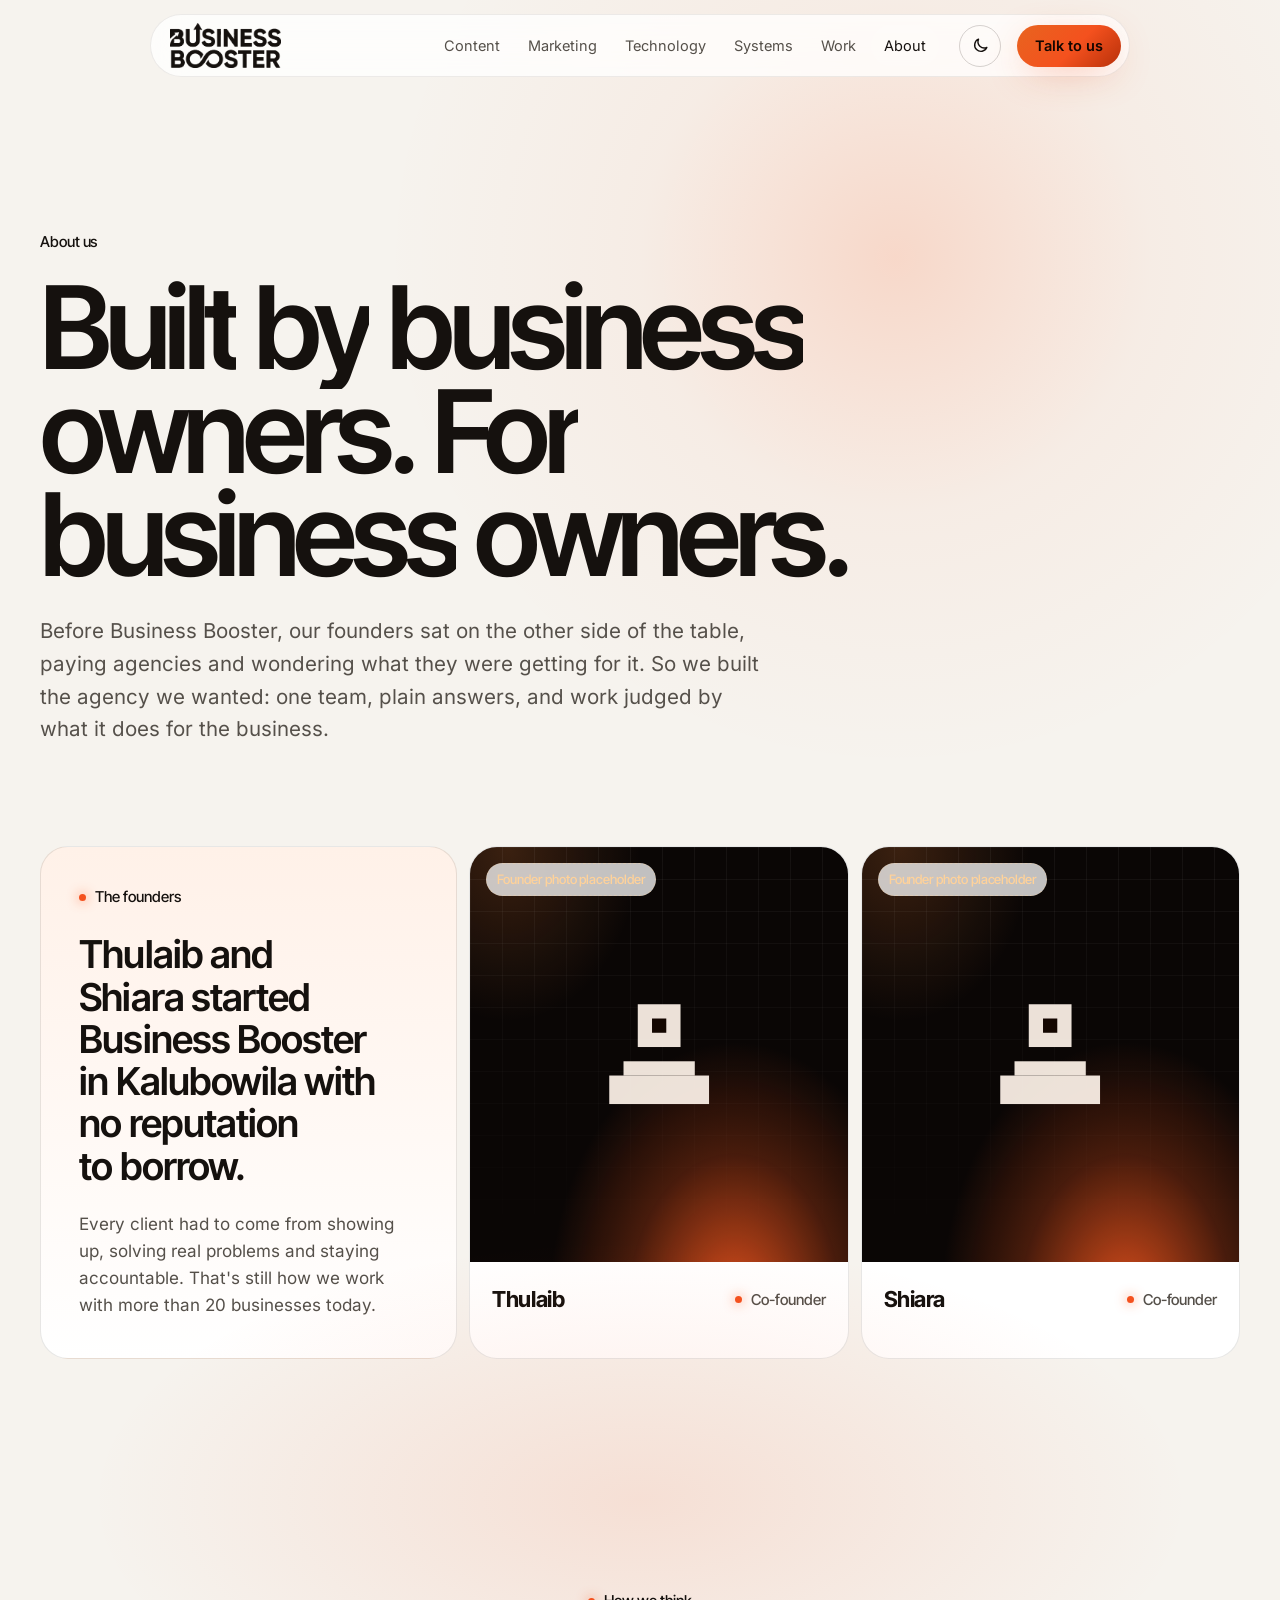
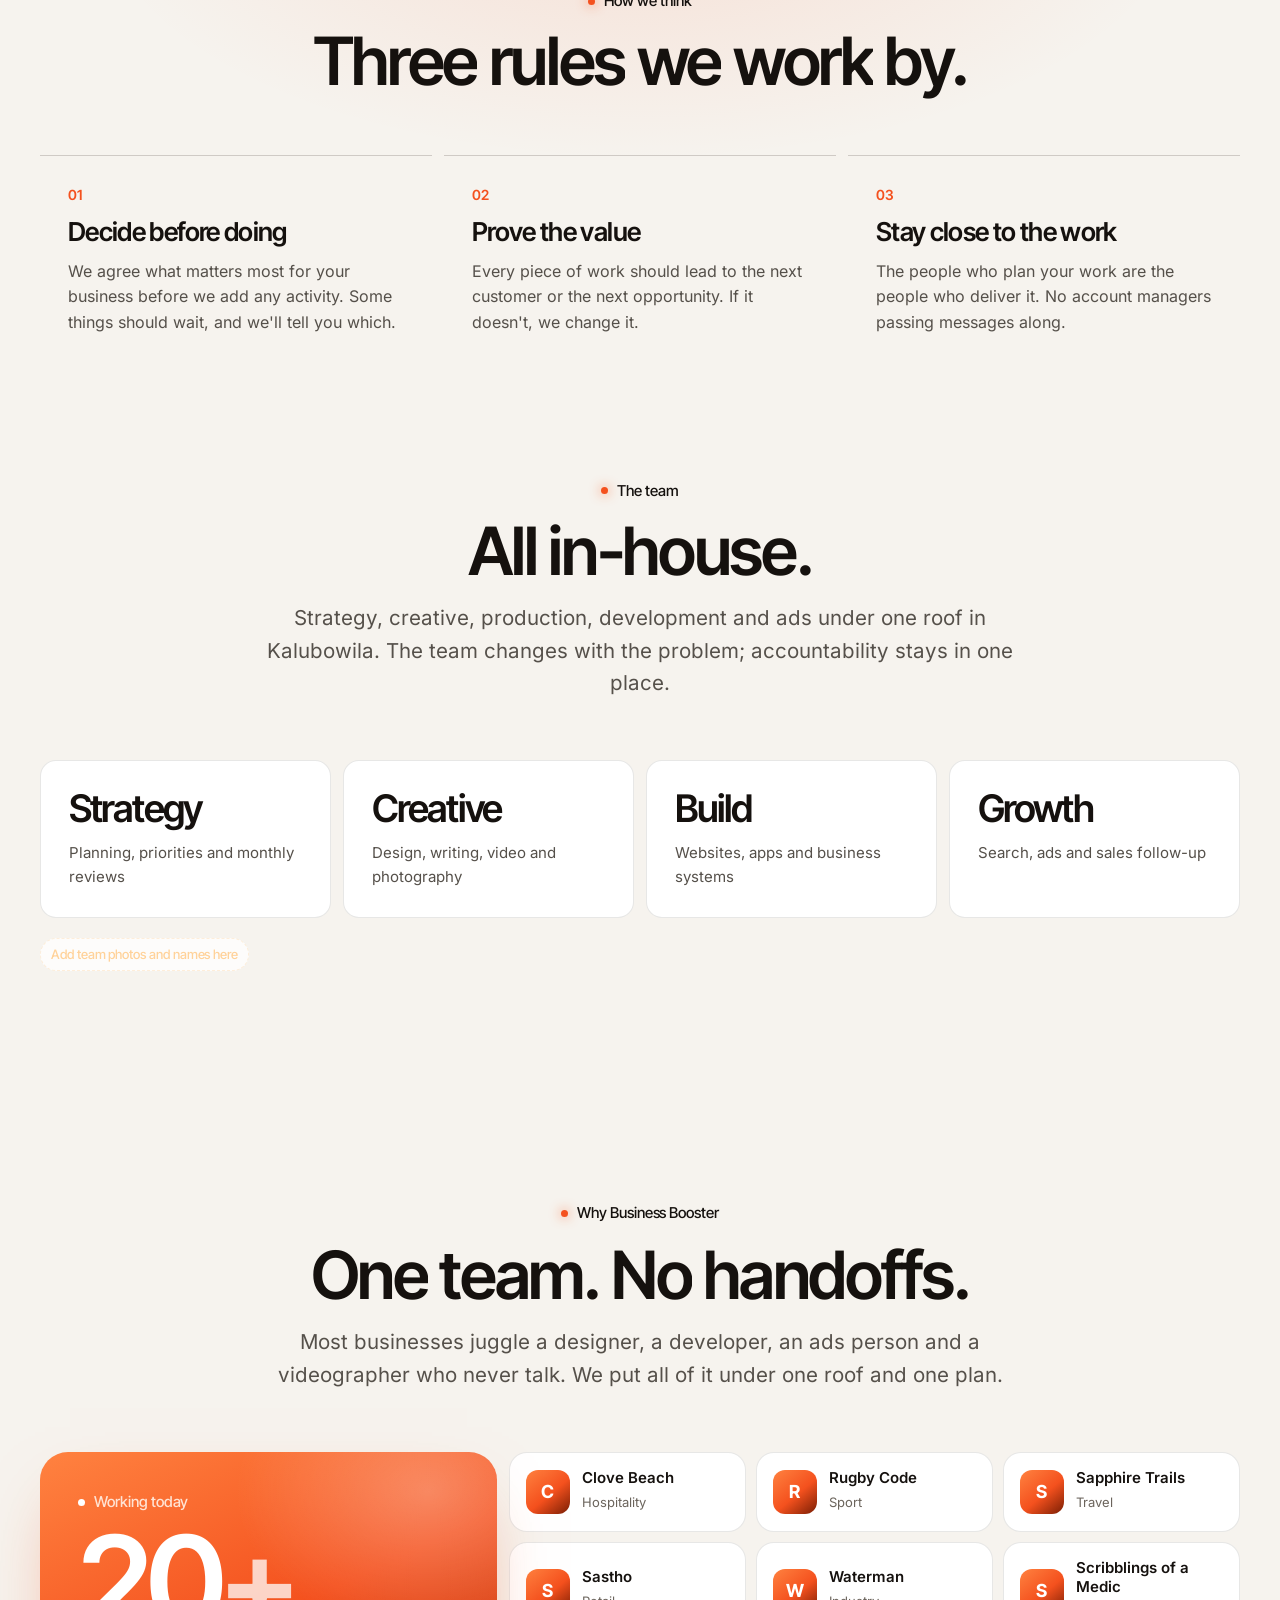
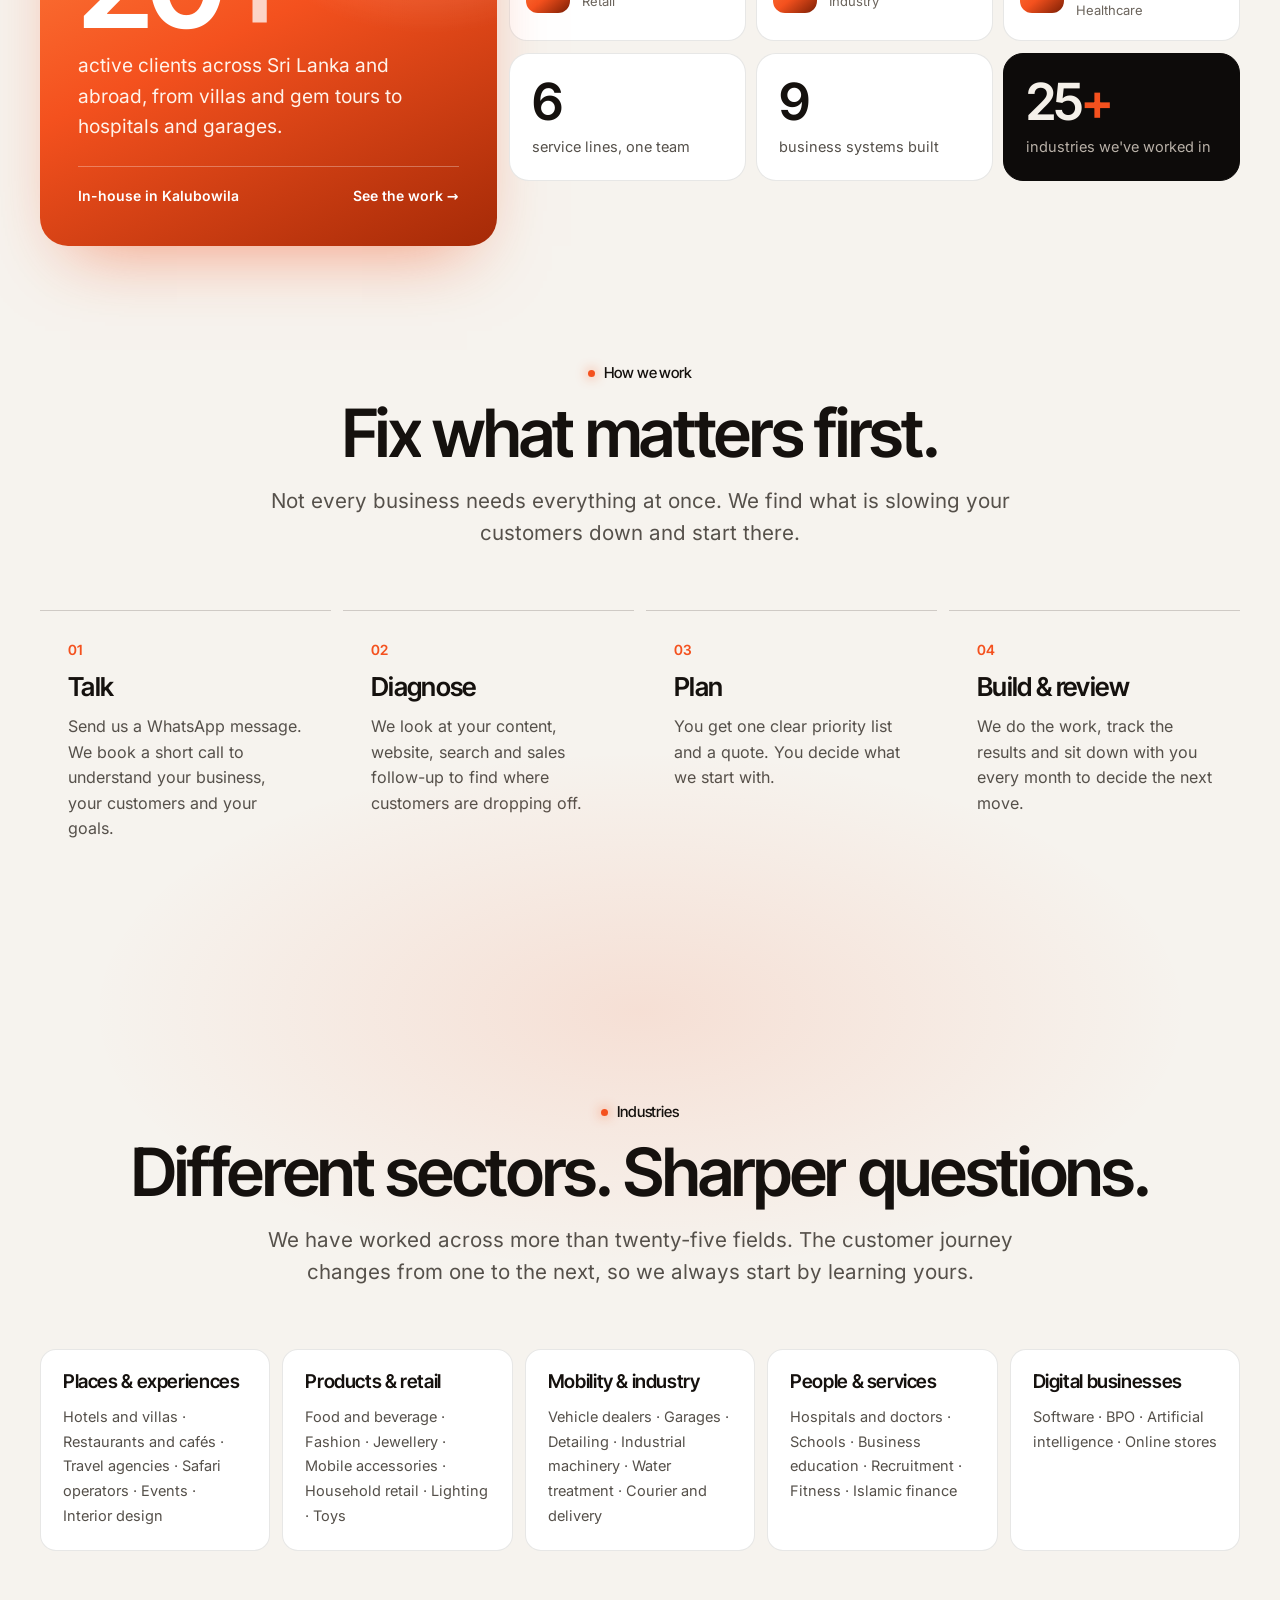
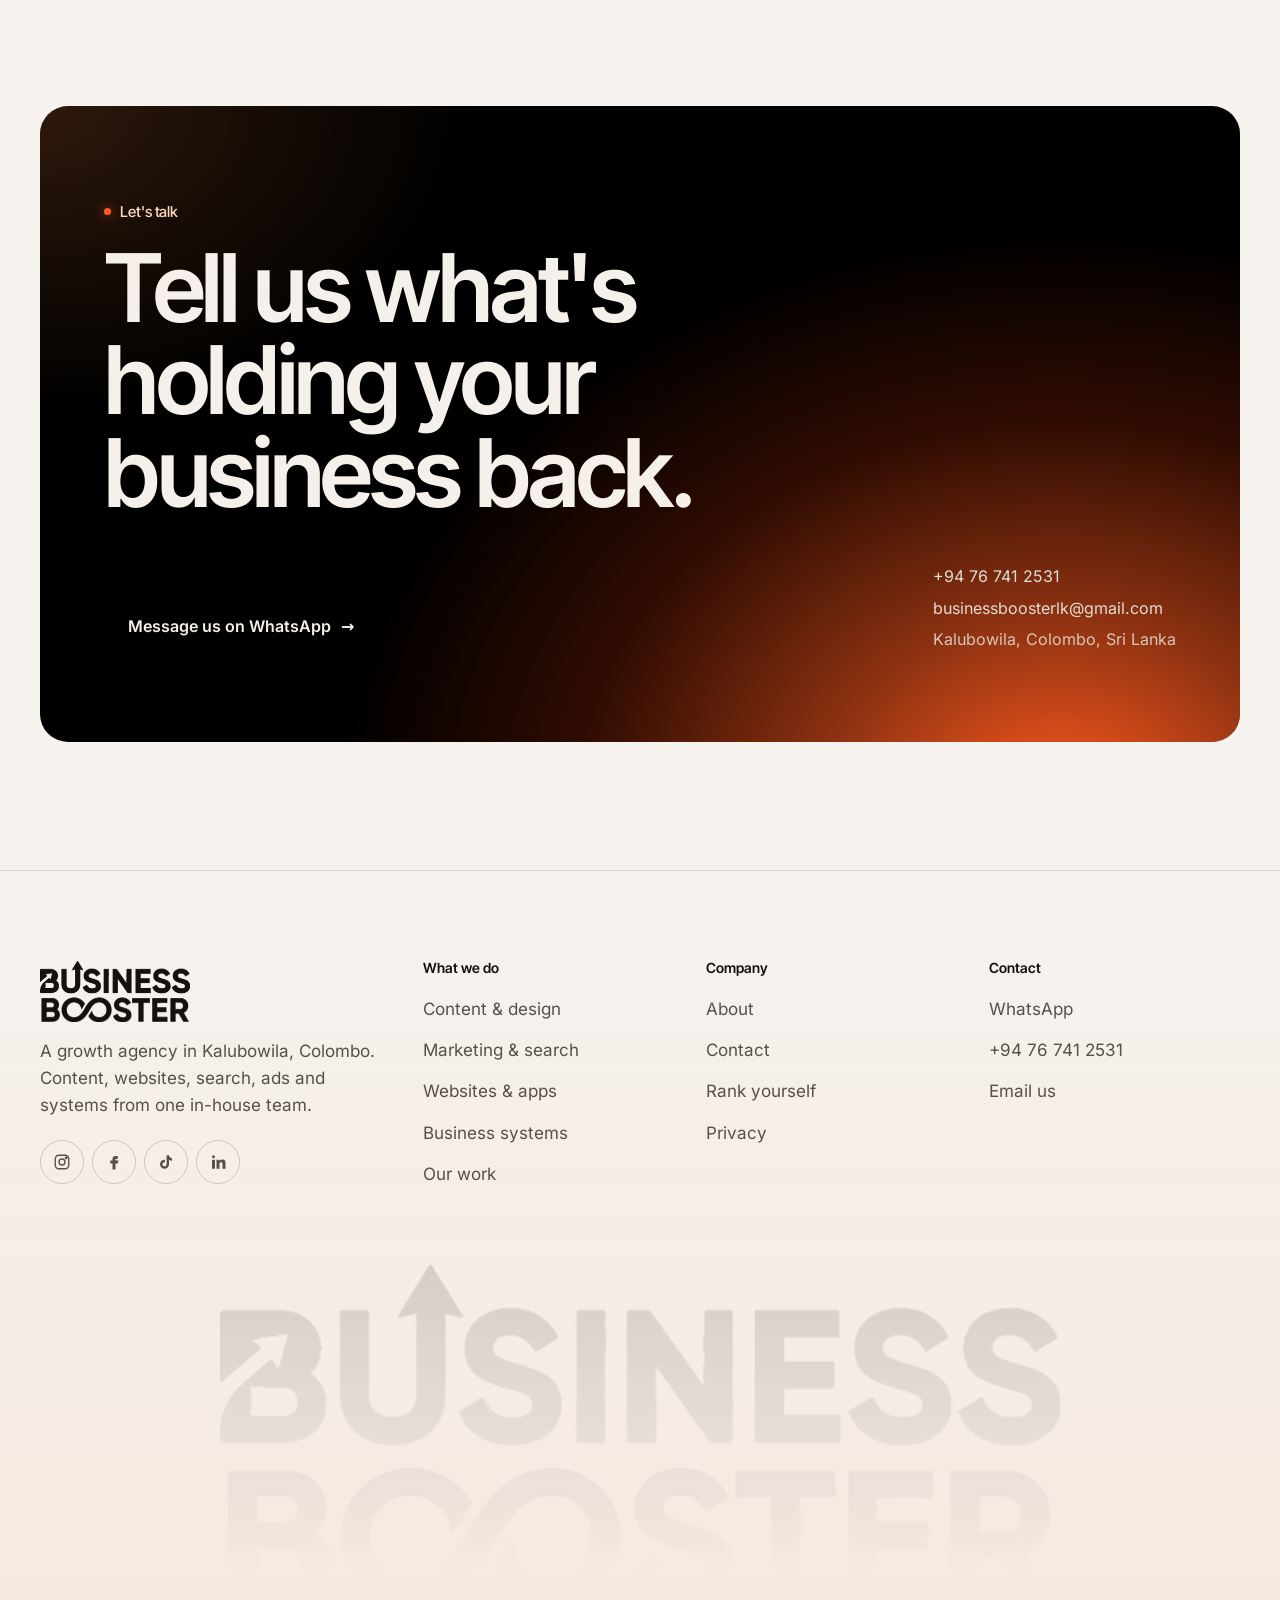
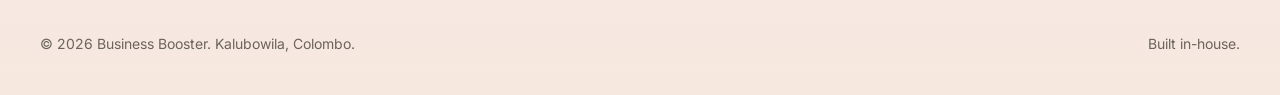
==== commit a79f808e: "Minimal homepage, Systems page, Lighthouse fixes - Homepage trimmed to hero, clients, services, 3 pr" ====
--- a/about/index.html
+++ b/about/index.html
@@ -13,10 +13,9 @@
 <meta name="twitter:card" content="summary_large_image">
 <meta name="theme-color" content="#060606">
 <link rel="icon" href="../assets/img/favicon.png" type="image/png">
-<link rel="preconnect" href="https://fonts.googleapis.com">
-<link rel="preconnect" href="https://fonts.gstatic.com" crossorigin>
-<link rel="stylesheet" href="https://fonts.googleapis.com/css2?family=Inter+Tight:wght@500;600;700&family=Inter:wght@400;500;600&family=JetBrains+Mono:wght@400&display=swap">
-<link rel="stylesheet" href="../assets/css/style.css">
+<link rel="preload" href="../assets/fonts/inter-tight-latin.woff2" as="font" type="font/woff2" crossorigin>
+<link rel="preload" href="../assets/fonts/inter-latin.woff2" as="font" type="font/woff2" crossorigin>
+<link rel="stylesheet" href="../assets/css/style.min.css">
 <script>(function(){var d=document.documentElement,t;d.classList.add('js');try{t=localStorage.getItem('bb-theme')}catch(e){}if(!t)t=matchMedia('(prefers-color-scheme: light)').matches?'light':'dark';d.setAttribute('data-theme',t);var m=document.querySelector('meta[name=theme-color]');if(m)m.setAttribute('content',t==='light'?'#ffffff':'#060606')})()</script>
 </head>
 <body>
@@ -27,6 +26,7 @@
     <a href="../content/">Content</a>
     <a href="../marketing/">Marketing</a>
     <a href="../technology/">Technology</a>
+    <a href="../systems/">Systems</a>
     <a href="../work/">Work</a>
     <a href="../about/" aria-current="page">About</a>
   </nav>
@@ -39,6 +39,7 @@
   <a href="../content/">Content</a>
   <a href="../marketing/">Marketing</a>
   <a href="../technology/">Technology</a>
+  <a href="../systems/">Systems</a>
   <a href="../work/">Work</a>
   <a href="../about/">About</a>
   <a href="../contact/">Contact</a>
@@ -58,7 +59,7 @@
     <div class="team">
       <div class="team-intro" data-reveal>
         <span class="label orange">The founders</span>
-        <h3 style="font-size:clamp(28px,3vw,40px)">Thulaib and Shiara started Business Booster in Kalubowila with no reputation to borrow.</h3>
+        <h2 class="h3" style="font-size:clamp(28px,3vw,40px)">Thulaib and Shiara started Business Booster in Kalubowila with no reputation to borrow.</h2>
         <p class="muted">Every client had to come from showing up, solving real problems and staying accountable. That's still how we work with more than 20 businesses today.</p>
       </div>
       <div class="person" data-reveal><div class="ph-art" style="aspect-ratio:4/4.4"><span class="tag ph">Founder photo placeholder</span><svg viewBox="0 0 9 9" aria-hidden="true"><rect x="3" y="1" width="3" height="3"/><rect x="2" y="5" width="5" height="1"/><rect x="1" y="6" width="7" height="2"/><rect x="4" y="2" width="1" height="1" class="o"/></svg></div><div class="info"><b>Thulaib</b><span class="label">Co-founder</span></div></div>
@@ -89,6 +90,70 @@
   </div>
 </section>
 
+
+<section class="section" id="proof" aria-labelledby="numbers-h">
+  <div class="wrap">
+    <div class="section-head center">
+      <span class="label orange">Why Business Booster</span>
+      <h2 id="numbers-h">One team. No handoffs.</h2>
+      <p class="lead">Most businesses juggle a designer, a developer, an ads person and a videographer who never talk. We put all of it under one roof and one plan.</p>
+    </div>
+    <div class="bento">
+      <div class="bento-hero spot" data-reveal>
+        <span class="label" style="color:#ffe3d3">Working today</span>
+        <b class="big">20<em>+</em></b>
+        <p>active clients across Sri Lanka and abroad, from villas and gem tours to hospitals and garages.</p>
+        <div class="bento-foot"><span>In-house in Kalubowila</span><a href="../work/">See the work <span class="arrow">→</span></a></div>
+      </div>
+      <div class="bento-side">
+        <div class="clients"><div class="client"><span class="client-av">C</span><span><b>Clove Beach</b><small>Hospitality</small></span></div><div class="client"><span class="client-av">R</span><span><b>Rugby Code</b><small>Sport</small></span></div><div class="client"><span class="client-av">S</span><span><b>Sapphire Trails</b><small>Travel</small></span></div><div class="client"><span class="client-av">S</span><span><b>Sastho</b><small>Retail</small></span></div><div class="client"><span class="client-av">W</span><span><b>Waterman</b><small>Industry</small></span></div><div class="client"><span class="client-av">S</span><span><b>Scribblings of a Medic</b><small>Healthcare</small></span></div></div>
+        <div class="bento-stats">
+          <div class="bstat spot" data-reveal><b>6</b><span>service lines, one team</span></div>
+          <div class="bstat spot" data-reveal><b>9</b><span>business systems built</span></div>
+          <div class="bstat spot dark" data-reveal><b>25<em>+</em></b><span>industries we've worked in</span></div>
+        </div>
+      </div>
+    </div>
+  </div>
+</section>
+
+<section class="section" aria-labelledby="how-h" style="padding-top:0">
+  <div class="wrap">
+    <div class="section-head">
+      <div>
+        <span class="label orange">How we work</span>
+        <h2 id="how-h">Fix what matters<br>first.</h2>
+      </div>
+      <p class="lead">Not every business needs everything at once. We find what is slowing your customers down and start there.</p>
+    </div>
+    <div class="steps">
+      <div class="step" data-reveal><h3>Talk</h3><p>Send us a WhatsApp message. We book a short call to understand your business, your customers and your goals.</p></div>
+      <div class="step" data-reveal><h3>Diagnose</h3><p>We look at your content, website, search and sales follow-up to find where customers are dropping off.</p></div>
+      <div class="step" data-reveal><h3>Plan</h3><p>You get one clear priority list and a quote. You decide what we start with.</p></div>
+      <div class="step" data-reveal><h3>Build &amp; review</h3><p>We do the work, track the results and sit down with you every month to decide the next move.</p></div>
+    </div>
+  </div>
+</section>
+
+<section class="section glow-top" aria-labelledby="sec-h">
+  <div class="wrap">
+    <div class="section-head">
+      <div>
+        <span class="label orange">Industries</span>
+        <h2 id="sec-h">Different sectors.<br>Sharper questions.</h2>
+      </div>
+      <p class="lead">We have worked across more than twenty-five fields. The customer journey changes from one to the next, so we always start by learning yours.</p>
+    </div>
+    <div class="sectors">
+      <div class="sector" data-reveal><h3>Places &amp; experiences</h3><p>Hotels and villas · Restaurants and cafés · Travel agencies · Safari operators · Events · Interior design</p></div>
+      <div class="sector" data-reveal><h3>Products &amp; retail</h3><p>Food and beverage · Fashion · Jewellery · Mobile accessories · Household retail · Lighting · Toys</p></div>
+      <div class="sector" data-reveal><h3>Mobility &amp; industry</h3><p>Vehicle dealers · Garages · Detailing · Industrial machinery · Water treatment · Courier and delivery</p></div>
+      <div class="sector" data-reveal><h3>People &amp; services</h3><p>Hospitals and doctors · Schools · Business education · Recruitment · Fitness · Islamic finance</p></div>
+      <div class="sector" data-reveal><h3>Digital businesses</h3><p>Software · BPO · Artificial intelligence · Online stores</p></div>
+    </div>
+  </div>
+</section>
+
 <section aria-labelledby="cta-h" style="padding-top:40px">
   <div class="wrap">
     <div class="cta" data-reveal>
@@ -116,14 +181,14 @@
           <a href="#" aria-label="LinkedIn"><svg viewBox="0 0 24 24" fill="currentColor" aria-hidden="true"><path d="M4 9h4v12H4zM6 3a2 2 0 1 1 0 4 2 2 0 0 1 0-4Zm4 6h4v1.7c.6-1 1.9-2 3.9-2 4.1 0 4.1 2.8 4.1 6.2V21h-4v-5.5c0-1.4 0-3.1-2-3.1s-2 1.5-2 3V21h-4V9Z"/></svg></a>
         </div>
       </div>
-      <div><h4>What we do</h4><ul><li><a href="../content/">Content &amp; design</a></li><li><a href="../marketing/">Marketing &amp; search</a></li><li><a href="../technology/">Websites &amp; systems</a></li><li><a href="../work/">Our work</a></li></ul></div>
-      <div><h4>Company</h4><ul><li><a href="../about/">About</a></li><li><a href="../contact/">Contact</a></li><li><a href="https://businessboosterlk.github.io/rank/">Rank yourself</a></li><li><a href="https://businessboosterlk.github.io/privacy/">Privacy</a></li></ul></div>
-      <div><h4>Contact</h4><ul><li><a href="https://wa.me/94767412531">WhatsApp</a></li><li><a href="tel:+94767412531">+94 76 741 2531</a></li><li><a href="mailto:businessboosterlk@gmail.com">Email us</a></li></ul></div>
+      <div><h2 class="fh">What we do</h2><ul><li><a href="../content/">Content &amp; design</a></li><li><a href="../marketing/">Marketing &amp; search</a></li><li><a href="../technology/">Websites &amp; apps</a></li><li><a href="../systems/">Business systems</a></li><li><a href="../work/">Our work</a></li></ul></div>
+      <div><h2 class="fh">Company</h2><ul><li><a href="../about/">About</a></li><li><a href="../contact/">Contact</a></li><li><a href="https://businessboosterlk.github.io/rank/">Rank yourself</a></li><li><a href="https://businessboosterlk.github.io/privacy/">Privacy</a></li></ul></div>
+      <div><h2 class="fh">Contact</h2><ul><li><a href="https://wa.me/94767412531">WhatsApp</a></li><li><a href="tel:+94767412531">+94 76 741 2531</a></li><li><a href="mailto:businessboosterlk@gmail.com">Email us</a></li></ul></div>
     </div>
     <div class="logo-big" aria-hidden="true"></div>
     <div class="footer-base"><span>© <span data-year>2026</span> Business Booster. Kalubowila, Colombo.</span><span>Built in-house.</span></div>
   </div>
 </footer>
-<script src="../assets/js/main.js" defer></script>
+<script src="../assets/js/main.min.js" defer></script>
 </body>
 </html>
--- a/assets/css/style.min.css
+++ b/assets/css/style.min.css
@@ -0,0 +1 @@
+@font-face{font-family:"Inter";src:url(../fonts/inter-latin.woff2) format("woff2");font-weight:100 900;font-style:normal;font-display:swap}@font-face{font-family:"Inter Tight";src:url(../fonts/inter-tight-latin.woff2) format("woff2");font-weight:100 900;font-style:normal;font-display:swap}@font-face{font-family:"Inter Fallback";src:local("Arial");ascent-override:90.49%;descent-override:22.56%;line-gap-override:0%;size-adjust:107.06%}@font-face{font-family:"Inter Tight Fallback";src:local("Arial");ascent-override:96.9%;descent-override:24.15%;line-gap-override:0%;size-adjust:100%}:root{--black:#060606;--ink:#0d0d0d;--panel:#141313;--panel-2:#1b1918;--line:rgba(255,255,255,.09);--line-2:rgba(255,255,255,.18);--text:#f5f1ea;--muted:#a8a29b;--faint:#938c84;--orange:#ff5a1f;--orange-2:#ff8a3d;--ember:#b8300a;--glow:rgba(255,90,31,.55);--radius:28px;--radius-sm:16px;--wrap:1240px;--display:"Inter Tight","Inter Tight Fallback",ui-sans-serif,system-ui,-apple-system,"Segoe UI",sans-serif;--body:"Inter","Inter Fallback",ui-sans-serif,system-ui,-apple-system,"Segoe UI",sans-serif;--mono:"JetBrains Mono",ui-monospace,Consolas,monospace;--ease:cubic-bezier(.16,1,.3,1);color-scheme:dark}*{box-sizing:border-box}html{-webkit-text-size-adjust:100%;scroll-behavior:smooth;overflow-x:clip}body{margin:0;background:var(--black);color:var(--text);font-family:var(--body);font-size:17px;line-height:1.6;-webkit-font-smoothing:antialiased;overflow-x:clip}img,video,canvas{display:block;max-width:100%}a{color:inherit;text-decoration:none}button{font:inherit;color:inherit;cursor:pointer;background:none;border:0}:focus-visible{outline:2px solid var(--orange);outline-offset:3px;border-radius:6px}::selection{background:var(--orange);color:#000}.skip{position:fixed;left:12px;top:12px;z-index:100;background:var(--orange);color:#000;padding:10px 14px;border-radius:10px;transform:translateY(-200%)}.skip:focus{transform:none}.wrap{width:100%;max-width:var(--wrap);margin-inline:auto;padding-left:max(20px,env(safe-area-inset-left,0px));padding-right:max(20px,env(safe-area-inset-right,0px))}.label{font-family:var(--mono);font-size:12px;letter-spacing:.12em;text-transform:uppercase;color:var(--muted)}.label.orange{color:var(--orange-2)}h1,h2,h3,h4{font-family:var(--display);font-weight:600;letter-spacing:-.035em;line-height:.98;margin:0;text-wrap:balance}h2{font-size:clamp(40px,6.4vw,88px)}h3{font-size:clamp(24px,2.4vw,32px);letter-spacing:-.025em;line-height:1.1}p{margin:0}.muted{color:var(--muted)}.lead{font-size:clamp(18px,1.6vw,21px);color:var(--muted);max-width:56ch}.dim{color:var(--faint)}.btn{display:inline-flex;align-items:center;gap:10px;min-height:52px;padding:0 24px;border-radius:999px;font-weight:600;font-size:16px;transition:transform .3s var(--ease),background .3s,box-shadow .3s;white-space:nowrap}.btn svg{width:18px;height:18px;flex:none}.btn-primary{background:linear-gradient(135deg,var(--orange-2),var(--orange) 55%,var(--ember));color:#140600;box-shadow:0 10px 40px -10px var(--glow)}.btn-primary:hover{transform:translateY(-2px);box-shadow:0 18px 50px -12px var(--glow)}.btn-ghost{border:1px solid var(--line-2);background:rgba(255,255,255,.04);backdrop-filter:blur(10px)}.btn-ghost:hover{background:rgba(255,255,255,.1)}.btn-dark{background:#000;color:var(--text)}.btn-dark:hover{transform:translateY(-2px)}.arrow{display:inline-block;transition:transform .3s var(--ease)}a:hover .arrow{transform:translateX(4px)}.tag{display:inline-flex;align-items:center;gap:6px;font-family:var(--mono);font-size:11px;letter-spacing:.08em;text-transform:uppercase;padding:5px 10px;border-radius:999px;border:1px solid var(--line-2);color:var(--muted);background:rgba(0,0,0,.35);backdrop-filter:blur(8px)}.tag.live{color:#7ee2a1;border-color:rgba(126,226,161,.35)}.tag.live::before{content:"";width:6px;height:6px;border-radius:50%;background:currentColor;box-shadow:0 0 10px currentColor}.tag.soon{color:var(--orange-2);border-color:rgba(255,138,61,.4)}.tag.ph{color:#ffd29a;border-color:rgba(255,210,154,.35);border-style:dashed}.nav{position:fixed;z-index:50;top:max(14px,env(safe-area-inset-top,0px));left:50%;transform:translateX(-50%);width:min(calc(100% - 28px),980px);display:flex;align-items:center;gap:16px;padding:8px 8px 8px 18px;border-radius:999px;background:rgba(14,13,12,.72);border:1px solid var(--line);backdrop-filter:blur(18px) saturate(140%);-webkit-backdrop-filter:blur(18px) saturate(140%);transition:background .3s,box-shadow .3s}.nav.scrolled{background:rgba(10,9,9,.9);box-shadow:0 20px 60px -20px rgba(0,0,0,.8)}.brand{display:flex;align-items:center;gap:10px;font-family:var(--display);font-weight:700;letter-spacing:-.02em;font-size:16px;white-space:nowrap}.brand-mark{width:30px;height:30px;border-radius:9px;background:linear-gradient(140deg,var(--orange-2),var(--orange) 50%,#3a1003);display:grid;place-items:center;color:#120500;font-size:13px;font-weight:800;letter-spacing:-.04em}.nav-links{display:flex;gap:2px;margin-left:auto}.nav-links a{padding:9px 13px;border-radius:999px;font-size:14.5px;color:var(--muted);transition:color .2s,background .2s}.nav-links a:hover,.nav-links a[aria-current="page"]{color:var(--text);background:rgba(255,255,255,.07)}.nav .btn{min-height:42px;padding:0 18px;font-size:14.5px}.menu-btn{display:none;width:44px;height:44px;border-radius:50%;border:1px solid var(--line-2);place-items:center;margin-left:auto}.menu-btn span{display:block;width:16px;height:1.5px;background:var(--text);box-shadow:0 5px 0 var(--text),0 -5px 0 var(--text)}.mobile-menu{position:fixed;inset:0;z-index:49;background:radial-gradient(120% 70% at 50% 0%,rgba(255,90,31,.28),transparent 60%),var(--black);padding:110px 24px 40px;display:flex;flex-direction:column;gap:6px;opacity:0;visibility:hidden;transition:opacity .35s var(--ease),visibility .35s}.mobile-menu.open{opacity:1;visibility:visible}.mobile-menu a{font-family:var(--display);font-size:38px;font-weight:600;letter-spacing:-.03em;padding:6px 0;border-bottom:1px solid var(--line)}.mobile-menu .btn{margin-top:24px;font-family:var(--body);font-size:17px;border:0;justify-content:center}@media (max-width:900px){.nav-links,.nav .btn{display:none}.menu-btn{display:grid}}.hero{padding:12px}.hero-frame{position:relative;border-radius:var(--radius);overflow:hidden;min-height:min(100svh - 24px,920px);display:flex;flex-direction:column;justify-content:flex-end;background:radial-gradient(90% 70% at 70% 40%,#2a0d02 0%,#0b0503 55%,#000 100%);isolation:isolate}.hero-frame canvas,.hero-frame video{position:absolute;inset:0;width:100%;height:100%;object-fit:cover;z-index:-2}.hero-frame::after{content:"";position:absolute;inset:0;z-index:-1;background:linear-gradient(180deg,rgba(0,0,0,.3) 0%,transparent 30%,rgba(0,0,0,.25) 55%,rgba(0,0,0,.9) 100%),linear-gradient(90deg,rgba(0,0,0,.55),transparent 55%)}.hero-film{position:absolute;inset:0;z-index:-3}.hero-frame .hero-video{position:absolute;inset:0;width:100%;height:100%;object-fit:cover;filter:saturate(.85) contrast(1.06) brightness(.8);opacity:0;transition:opacity 1.1s var(--ease)}.hero-frame.has-video .hero-video.on{opacity:1}.film-tags{list-style:none;margin:0;padding:0;display:flex;flex-wrap:wrap;gap:6px;justify-content:flex-end}.film-tags:empty{display:none}.film-tags li{font-family:var(--mono);font-size:11px;letter-spacing:.08em;text-transform:uppercase;padding:5px 10px;border-radius:999px;border:1px solid var(--line-2);color:var(--muted);background:rgba(0,0,0,.4);backdrop-filter:blur(8px);transition:all .4s var(--ease)}.film-tags li.on{background:var(--orange);border-color:var(--orange);color:#140600}@media (max-width:820px){.film-tags{justify-content:flex-start}}.hero-frame.has-video canvas{display:none}.hero-frame.has-video::before{content:"";position:absolute;inset:0;z-index:-2;pointer-events:none;background:radial-gradient(70% 80% at 90% 100%,rgba(255,90,31,.55),transparent 60%),radial-gradient(60% 60% at 0% 0%,rgba(255,90,31,.18),transparent 60%);mix-blend-mode:screen}.hero-inner{display:grid;grid-template-columns:1fr auto;align-items:end;gap:32px;padding:clamp(28px,4vw,56px)}.hero h1{font-size:clamp(56px,10.5vw,168px);letter-spacing:-.055em;line-height:.88;font-weight:600}.hero h1 .o{background:linear-gradient(100deg,var(--orange-2),var(--orange) 40%,#ff3d00);-webkit-background-clip:text;background-clip:text;color:transparent}.hero-copy{display:flex;flex-direction:column;gap:28px;min-width:0}.hero-copy .lead{color:#d6d0c8}.hero-actions{display:flex;flex-wrap:wrap;gap:12px}.hero-side{display:flex;flex-direction:column;gap:12px;align-items:flex-end;text-align:right;max-width:260px}.reel-pill{display:flex;align-items:center;gap:12px;padding:8px 8px 8px 16px;border-radius:999px;background:rgba(0,0,0,.5);border:1px solid var(--line-2);backdrop-filter:blur(12px);font-family:var(--mono);font-size:12px;letter-spacing:.06em;text-transform:uppercase}.reel-pill i{width:36px;height:36px;border-radius:50%;background:var(--text);color:#000;display:grid;place-items:center;font-style:normal}.hero-top{position:absolute;top:96px;left:clamp(28px,4vw,56px);right:clamp(28px,4vw,56px);display:flex;justify-content:space-between;gap:16px}@media (max-width:820px){.hero-inner{grid-template-columns:1fr;padding-top:0}.hero-side{align-items:flex-start;text-align:left}.hero-frame{justify-content:flex-start}.hero-top{position:relative;top:auto;left:auto;right:auto;padding:100px 28px 28px}.hero-top .dim{display:none}.hero-inner{margin-top:auto}}.statement{padding:clamp(100px,14vw,180px) 0 clamp(60px,8vw,100px);text-align:center}.statement p{font-family:var(--display);font-weight:600;font-size:clamp(30px,4.6vw,64px);letter-spacing:-.04em;line-height:1.06;max-width:22ch;margin:0 auto;text-wrap:balance}.js .statement .w{opacity:.22;transition:opacity .4s}.js .statement .w.lit{opacity:1}.statement .w.hl{color:var(--orange)}.marquee{overflow:hidden;padding:26px 0;border-block:1px solid var(--line);mask-image:linear-gradient(90deg,transparent,#000 12%,#000 88%,transparent);-webkit-mask-image:linear-gradient(90deg,transparent,#000 12%,#000 88%,transparent)}.marquee-track{display:flex;gap:64px;width:max-content;animation:marquee 38s linear infinite}.marquee span{font-family:var(--display);font-size:clamp(22px,2.4vw,32px);font-weight:600;letter-spacing:-.03em;color:#6f6a64;white-space:nowrap;display:flex;align-items:center;gap:64px}.marquee span::after{content:"✳";color:var(--orange);font-size:.7em}@keyframes marquee{to{transform:translateX(-50%)}}.section{padding:clamp(90px,11vw,150px) 0}.section-head{display:flex;justify-content:space-between;align-items:flex-end;gap:32px;flex-wrap:wrap;margin-bottom:clamp(40px,5vw,64px)}.section-head .lead{max-width:44ch}.section-head .label{display:block;margin-bottom:18px}.glow-top{position:relative;isolation:isolate;overflow-x:clip}.glow-top::before{content:"";position:absolute;z-index:-1;left:50%;top:0;width:min(1100px,120vw);height:520px;transform:translate(-50%,-45%);background:radial-gradient(closest-side,rgba(255,90,31,.22),transparent);pointer-events:none}.numbers{display:grid;grid-template-columns:repeat(4,1fr);gap:12px}.num{padding:28px;border-radius:var(--radius-sm);background:linear-gradient(180deg,var(--panel),var(--ink));border:1px solid var(--line);min-width:0}.num b{display:block;font-family:var(--display);font-size:clamp(48px,5.4vw,76px);font-weight:600;letter-spacing:-.05em;line-height:1;font-variant-numeric:tabular-nums}.num b em{font-style:normal;color:var(--orange)}.num p{margin-top:14px;color:var(--muted);font-size:15px}@media (max-width:900px){.numbers{grid-template-columns:repeat(2,1fr)}}@media (max-width:480px){.numbers{grid-template-columns:1fr}}.work-grid{display:grid;grid-template-columns:repeat(2,1fr);gap:12px}.work-card{position:relative;border-radius:var(--radius);overflow:hidden;aspect-ratio:4/3.1;background:var(--panel);isolation:isolate;max-width:100%}.work-card img{width:100%;height:100%;object-fit:cover;object-position:top;transition:transform 1.2s var(--ease)}.work-card::after{content:"";position:absolute;inset:0;background:linear-gradient(180deg,rgba(0,0,0,.45),transparent 35%,transparent 60%,rgba(0,0,0,.75));z-index:1}.work-card:hover img{transform:scale(1.045)}.work-meta{position:absolute;z-index:2;left:18px;top:18px;display:flex;align-items:center;gap:14px;padding:10px 16px;border-radius:14px;background:rgba(10,10,10,.55);border:1px solid var(--line);backdrop-filter:blur(14px)}.work-meta strong{font-family:var(--display);font-size:22px;letter-spacing:-.03em;font-weight:600}.work-meta small{font-family:var(--mono);font-size:10.5px;letter-spacing:.08em;text-transform:uppercase;color:var(--muted);line-height:1.35}.work-foot{position:absolute;z-index:2;left:22px;right:22px;bottom:20px;display:flex;justify-content:space-between;align-items:center;gap:12px;font-size:15px;color:#ddd6cd}.work-card.wide{grid-column:span 2;aspect-ratio:16/7.2}@media (max-width:760px){.work-grid{grid-template-columns:1fr}.work-card.wide{grid-column:auto;aspect-ratio:4/3.1}}.services{display:grid;grid-template-columns:repeat(3,1fr);gap:12px}.svc{position:relative;display:flex;flex-direction:column;gap:18px;padding:28px;border-radius:var(--radius);background:var(--panel);border:1px solid var(--line);min-height:420px;overflow:hidden;isolation:isolate;transition:border-color .3s,transform .4s var(--ease)}.svc::before{content:"";position:absolute;z-index:-1;inset:auto -30% -55% -30%;height:80%;background:radial-gradient(closest-side,rgba(255,90,31,.32),transparent);opacity:0;transition:opacity .5s}.svc:hover{border-color:rgba(255,90,31,.45);transform:translateY(-4px)}.svc:hover::before{opacity:1}.svc-icon{width:72px;height:72px;margin-bottom:auto}.svc-icon rect{fill:var(--text)}.svc-icon rect.o{fill:var(--orange)}.svc h3{margin-top:40px}.svc p{color:var(--muted);font-size:16px}.svc ul{list-style:none;padding:0;margin:4px 0 0;display:flex;flex-wrap:wrap;gap:6px}.svc li{font-size:13px;padding:5px 11px;border-radius:999px;background:rgba(255,255,255,.05);border:1px solid var(--line);color:#cfc8bf}.svc.feature{background:radial-gradient(120% 90% at 100% 0%,rgba(255,90,31,.38),transparent 55%),linear-gradient(180deg,#1d0f08,var(--panel))}@media (max-width:1000px){.services{grid-template-columns:repeat(2,1fr)}}@media (max-width:640px){.services{grid-template-columns:1fr}.svc{min-height:0}}.steps{display:grid;grid-template-columns:repeat(4,1fr);gap:12px;counter-reset:s}.step{padding:28px;border-top:1px solid var(--line-2);display:flex;flex-direction:column;gap:12px}.step::before{counter-increment:s;content:"0" counter(s);font-family:var(--mono);font-size:13px;color:var(--orange)}.step h3{font-size:26px}.step p{color:var(--muted);font-size:16px}@media (max-width:900px){.steps{grid-template-columns:repeat(2,1fr)}}@media (max-width:520px){.steps{grid-template-columns:1fr}}.sys-list{border-top:1px solid var(--line)}.sys-row{display:grid;grid-template-columns:1.2fr 1.6fr auto auto;gap:24px;align-items:center;padding:22px 4px;border-bottom:1px solid var(--line);transition:background .25s,padding .3s var(--ease)}.sys-row:hover{background:linear-gradient(90deg,rgba(255,90,31,.08),transparent 70%);padding-left:14px}.sys-row strong{font-family:var(--display);font-size:clamp(22px,2.2vw,28px);font-weight:600;letter-spacing:-.03em}.sys-row span.muted{font-size:15px}.sys-row .go{font-size:20px;color:var(--faint)}.sys-row:hover .go{color:var(--orange)}@media (max-width:760px){.sys-row{grid-template-columns:1fr auto;gap:6px 16px}.sys-row span.muted{grid-column:1/-1;order:3}.sys-row .go{display:none}}.split{display:grid;grid-template-columns:1fr 1.25fr;gap:12px}.split-card{border-radius:var(--radius);padding:clamp(28px,3.4vw,44px);background:var(--panel);border:1px solid var(--line);display:flex;flex-direction:column;gap:20px;min-width:0}.split-card.media{padding:0;overflow:hidden;background:#0a0a0a}.split-card.media img{width:100%;height:100%;object-fit:cover;object-position:left top}.split-card h3{font-size:clamp(30px,3.4vw,46px)}.checks{list-style:none;margin:0;padding:0;display:grid;gap:12px}.checks li{display:flex;gap:12px;color:#d9d2c9}.checks li::before{content:"";flex:none;width:20px;height:20px;margin-top:3px;border-radius:50%;background:radial-gradient(circle,var(--orange) 0 4px,transparent 5px),rgba(255,90,31,.16)}@media (max-width:860px){.split{grid-template-columns:1fr}.split-card.media{aspect-ratio:16/10}}.reel{position:relative;border-radius:var(--radius);overflow:hidden;aspect-ratio:16/8;isolation:isolate;max-width:100%}.reel{background:#050302}.reel canvas{position:absolute;inset:0;width:100%;height:100%;z-index:-2}.reel::before{content:"";position:absolute;inset:0;z-index:-1;background:linear-gradient(120deg,rgba(0,0,0,.55),transparent 50%,rgba(0,0,0,.6))}.reel-ui{position:absolute;inset:auto 0 28px 0;display:flex;justify-content:center}.reel h2{position:absolute;left:clamp(24px,4vw,48px);top:clamp(24px,4vw,48px);font-size:clamp(34px,5vw,72px);max-width:12ch}@media (max-width:640px){.reel{aspect-ratio:4/5}}.duo{position:relative;overflow:hidden;isolation:isolate;background:#120804}.duo img{width:100%;height:100%;object-fit:cover;filter:grayscale(1) contrast(1.15) brightness(.8);mix-blend-mode:luminosity}.duo::after{content:"";position:absolute;inset:0;background:linear-gradient(160deg,rgba(255,110,40,.45),rgba(0,0,0,.1) 50%,rgba(0,0,0,.6));mix-blend-mode:multiply;pointer-events:none}.ph-art{position:relative;overflow:hidden;background:radial-gradient(70% 90% at 70% 110%,rgba(255,90,31,.85),rgba(255,90,31,.25) 40%,transparent 70%),radial-gradient(50% 60% at 10% 0%,rgba(255,138,61,.2),transparent 70%),#0a0605;display:grid;place-items:center}.ph-art::before{content:"";position:absolute;inset:0;background-image:linear-gradient(rgba(255,255,255,.05) 1px,transparent 1px),linear-gradient(90deg,rgba(255,255,255,.05) 1px,transparent 1px);background-size:32px 32px;mask-image:linear-gradient(180deg,#000,transparent)}.ph-art .tag{position:absolute;left:16px;top:16px}.ph-art svg{width:34%;max-width:160px;position:relative}.ph-art svg rect{fill:rgba(255,245,235,.92)}.ph-art svg rect.o{fill:#130600}.quotes{display:grid;grid-template-columns:1fr 1fr 1fr;gap:12px}.quote{border-radius:var(--radius);padding:28px;background:var(--panel);border:1px solid var(--line);display:flex;flex-direction:column;justify-content:space-between;gap:40px;min-height:340px}.quote blockquote{margin:0;font-family:var(--display);font-size:22px;letter-spacing:-.02em;line-height:1.3;font-weight:500}.quote footer{display:flex;align-items:center;gap:12px;font-size:14px;color:var(--muted)}.quote footer b{display:block;color:var(--text);font-weight:600}.avatar{width:42px;height:42px;border-radius:50%;background:linear-gradient(135deg,var(--orange-2),#2a0b02);flex:none}.quote.lead-card{background:radial-gradient(100% 80% at 0% 100%,rgba(255,90,31,.55),transparent 60%),#000;justify-content:space-between}.quote.lead-card b.big{font-family:var(--display);font-size:clamp(72px,8vw,110px);font-weight:600;letter-spacing:-.06em;line-height:.9}@media (max-width:900px){.quotes{grid-template-columns:1fr}.quote{min-height:0}}.sectors{display:grid;grid-template-columns:repeat(5,1fr);gap:12px}.sector{padding:22px;border-radius:var(--radius-sm);border:1px solid var(--line);background:linear-gradient(180deg,rgba(255,255,255,.03),transparent)}.sector h3{font-size:19px;letter-spacing:-.02em;margin-bottom:12px}.sector p{font-size:14.5px;color:var(--muted);line-height:1.7}@media (max-width:1000px){.sectors{grid-template-columns:repeat(2,1fr)}}@media (max-width:520px){.sectors{grid-template-columns:1fr}}.team{display:grid;grid-template-columns:1.1fr 1fr 1fr;gap:12px;align-items:stretch}.person{border-radius:var(--radius);overflow:hidden;background:var(--panel);border:1px solid var(--line);display:flex;flex-direction:column}.person .duo{aspect-ratio:4/4.4}.person div.info{padding:20px 22px;display:flex;justify-content:space-between;align-items:center;gap:10px}.person b{font-family:var(--display);font-size:22px;letter-spacing:-.02em}.team-intro{display:flex;flex-direction:column;justify-content:space-between;gap:24px;padding:clamp(28px,3vw,40px);border-radius:var(--radius);background:linear-gradient(180deg,#1a0d06,var(--panel));border:1px solid var(--line)}@media (max-width:900px){.team{grid-template-columns:1fr 1fr}.team-intro{grid-column:1/-1}}@media (max-width:520px){.team{grid-template-columns:1fr}}.tools{display:grid;grid-template-columns:1fr 1fr;gap:12px}.tool{display:flex;flex-direction:column;gap:16px;padding:32px;border-radius:var(--radius);border:1px solid var(--line);background:var(--panel);transition:border-color .3s}.tool:hover{border-color:rgba(255,90,31,.45)}.tool h3{font-size:clamp(28px,3vw,40px)}.tool .more{margin-top:auto;color:var(--orange-2);font-weight:600}@media (max-width:700px){.tools{grid-template-columns:1fr}}.faq-wrap{display:grid;grid-template-columns:1fr 1.5fr;gap:48px}.faq details{border-bottom:1px solid var(--line)}.faq summary{list-style:none;display:flex;justify-content:space-between;align-items:center;gap:20px;padding:24px 0;font-family:var(--display);font-size:clamp(19px,1.8vw,23px);font-weight:500;letter-spacing:-.02em;cursor:pointer}.faq summary::-webkit-details-marker{display:none}.faq summary::after{content:"+";font-family:var(--body);font-weight:300;font-size:28px;color:var(--orange);transition:transform .3s var(--ease)}.faq details[open] summary::after{transform:rotate(45deg)}.faq details p{padding:0 0 24px;color:var(--muted);max-width:60ch}@media (max-width:860px){.faq-wrap{grid-template-columns:1fr;gap:24px}}.cta{position:relative;border-radius:var(--radius);overflow:hidden;padding:clamp(48px,7vw,110px) clamp(24px,5vw,72px);isolation:isolate;background:#000}.cta::before{content:"";position:absolute;inset:0;z-index:-1;background:radial-gradient(80% 120% at 85% 110%,var(--orange) 0%,rgba(255,90,31,.55) 25%,rgba(120,30,5,.4) 50%,transparent 75%),radial-gradient(60% 80% at 0% 0%,rgba(255,138,61,.18),transparent 60%)}.cta h2{font-size:clamp(44px,7.4vw,110px);max-width:13ch}.cta-row{display:flex;flex-wrap:wrap;gap:16px 40px;align-items:flex-end;justify-content:space-between;margin-top:44px}.cta-contacts{display:flex;flex-direction:column;gap:6px;font-size:16px;color:#e3dcd3}.cta-contacts span{user-select:all}.footer{padding:90px 0 40px;margin-top:clamp(80px,10vw,140px);border-top:1px solid var(--line);background:linear-gradient(180deg,transparent,rgba(255,90,31,.06))}.footer-grid{display:grid;grid-template-columns:1.4fr repeat(3,1fr);gap:32px}.footer .fh{font-family:var(--mono);font-size:12px;letter-spacing:.12em;text-transform:uppercase;color:var(--faint);font-weight:400;margin-bottom:16px}.footer ul{list-style:none;padding:0;margin:0;display:grid;gap:4px}.footer ul a{color:var(--muted);display:inline-block;padding:5px 0}.footer ul a:hover{color:var(--text)}.wordmark{font-family:var(--display);font-weight:700;letter-spacing:-.06em;line-height:.8;font-size:clamp(56px,13.5vw,200px);margin-top:80px;background:linear-gradient(180deg,#2a2725,#0b0a0a 90%);-webkit-background-clip:text;background-clip:text;color:transparent;white-space:nowrap;overflow:hidden}.footer-base{display:flex;justify-content:space-between;flex-wrap:wrap;gap:12px;margin-top:28px;font-size:14px;color:var(--faint)}.socials{display:flex;gap:8px;margin-top:20px}.socials a{width:44px;height:44px;border-radius:50%;border:1px solid var(--line-2);display:grid;place-items:center;color:var(--muted);transition:color .2s,border-color .2s}.socials a:hover{color:var(--orange);border-color:var(--orange)}.socials svg{width:18px;height:18px}@media (max-width:860px){.footer-grid{grid-template-columns:1fr 1fr}}.page-hero{position:relative;padding:clamp(150px,18vw,230px) 0 clamp(60px,8vw,100px);isolation:isolate;overflow:hidden}.page-hero::before{content:"";position:absolute;z-index:-1;right:-10%;top:-30%;width:80vw;height:80vw;max-width:1100px;max-height:1100px;background:radial-gradient(closest-side,rgba(255,90,31,.32),rgba(255,90,31,.08) 50%,transparent)}.page-hero h1{font-size:clamp(52px,9vw,140px);letter-spacing:-.055em;line-height:.9;max-width:14ch}.page-hero .lead{margin-top:28px}.page-hero .label{display:block;margin-bottom:22px}.detail{display:grid;grid-template-columns:.9fr 1.1fr;gap:clamp(24px,5vw,72px);padding:clamp(56px,7vw,90px) 0;border-top:1px solid var(--line)}.detail h2{font-size:clamp(36px,4.6vw,64px)}.detail .body{display:flex;flex-direction:column;gap:22px}.detail .body p{color:var(--muted)}.detail .duo{border-radius:var(--radius);aspect-ratio:16/10}.pill-row{display:flex;flex-wrap:wrap;gap:8px}.pill-row span{font-size:14px;padding:7px 14px;border-radius:999px;border:1px solid var(--line-2);color:#d6cfc6}@media (max-width:860px){.detail{grid-template-columns:1fr}}.contact-grid{display:grid;grid-template-columns:repeat(3,1fr);gap:12px}.contact-card{padding:32px;border-radius:var(--radius);border:1px solid var(--line);background:var(--panel);display:flex;flex-direction:column;gap:14px;min-width:0}.contact-card.main{background:radial-gradient(120% 100% at 100% 100%,rgba(255,90,31,.5),transparent 60%),#0b0605}.contact-card .big{font-family:var(--display);font-size:clamp(24px,2.4vw,30px);font-weight:600;letter-spacing:-.03em;overflow-wrap:anywhere}.contact-card .btn{margin-top:auto;align-self:flex-start}@media (max-width:900px){.contact-grid{grid-template-columns:1fr}}.form{display:grid;grid-template-columns:1fr 1fr;gap:14px}.form label{display:flex;flex-direction:column;gap:8px;font-size:14px;color:var(--muted)}.form .full{grid-column:1/-1}.form input,.form select,.form textarea{font:inherit;color:var(--text);background:#0e0d0c;border:1px solid var(--line-2);border-radius:14px;padding:14px 16px;min-height:52px}.form textarea{min-height:140px;resize:vertical}.form input:focus,.form select:focus,.form textarea:focus{outline:none;border-color:var(--orange);box-shadow:0 0 0 4px rgba(255,90,31,.18)}@media (max-width:640px){.form{grid-template-columns:1fr}}.js [data-reveal]{transform:translateY(24px);transition:transform .9s var(--ease),opacity .9s var(--ease);opacity:.35}.js [data-reveal].in{transform:none;opacity:1}.js.no-observer [data-reveal]{transform:none;opacity:1}@media (prefers-reduced-motion:reduce){*,*::before,*::after{animation:none!important;transition:none!important;scroll-behavior:auto!important}.js [data-reveal]{transform:none;opacity:1}.js .statement .w{opacity:1}}.cursor-glow{position:fixed;left:0;top:0;width:720px;height:720px;margin:-360px 0 0 -360px;border-radius:50%;pointer-events:none;z-index:45;background:radial-gradient(circle,rgba(255,110,40,.20) 0%,rgba(255,90,31,.08) 35%,transparent 65%);mix-blend-mode:screen;opacity:0;transition:opacity .6s;will-change:transform}.cursor-glow.on{opacity:1}.spot{position:relative}.spot::after{content:"";position:absolute;inset:0;border-radius:inherit;pointer-events:none;background:radial-gradient(420px circle at var(--mx,50%) var(--my,50%),rgba(255,110,40,.16),transparent 60%);opacity:0;transition:opacity .35s;z-index:1}.spot:hover::after{opacity:1}.stack{display:grid;gap:28px}.stack-card{position:sticky;top:calc(92px + var(--i) * 14px);display:grid;grid-template-columns:.85fr 1.15fr;gap:clamp(20px,3vw,48px);align-items:center;padding:clamp(22px,3vw,40px);border-radius:32px;border:1px solid var(--line);overflow:hidden;isolation:isolate;background:#0d0b0a;transform-origin:50% 0;box-shadow:0 -30px 80px -40px rgba(0,0,0,.9)}.stack-card::before{content:"";position:absolute;inset:0;z-index:-1;background:radial-gradient(70% 90% at var(--gx,100%) var(--gy,100%),rgba(255,90,31,.55),rgba(255,90,31,.12) 40%,transparent 70%)}.stack-info{display:flex;flex-direction:column;gap:18px;min-width:0;position:relative;z-index:2}.stack-num{font-family:var(--mono);font-size:13px;color:var(--orange-2);letter-spacing:.1em}.stack-info h3{font-size:clamp(38px,4.6vw,68px);letter-spacing:-.045em;line-height:.95}.stack-info p{color:#cfc7bd;max-width:40ch}.stack-tags{display:flex;flex-wrap:wrap;gap:6px}.stack-tags span{font-size:13px;padding:6px 12px;border-radius:999px;background:rgba(255,255,255,.06);border:1px solid var(--line-2);color:#e5ddd3}.stack-info .btn{align-self:flex-start}.browser{position:relative;z-index:2;border-radius:16px;overflow:hidden;background:#111;border:1px solid rgba(255,255,255,.14);box-shadow:0 40px 90px -30px rgba(0,0,0,.9);transform:perspective(1400px) rotateY(-6deg) rotateX(2deg);transition:transform .8s var(--ease)}.stack-card:hover .browser{transform:perspective(1400px) rotateY(0) rotateX(0) translateY(-6px)}.browser-bar{display:flex;align-items:center;gap:6px;padding:10px 14px;background:#1a1817;border-bottom:1px solid rgba(255,255,255,.08)}.browser-bar i{width:10px;height:10px;border-radius:50%;background:#3a3633}.browser-bar i:first-child{background:var(--orange)}.browser-bar span{margin-left:10px;font-family:var(--mono);font-size:11px;color:var(--faint);background:#0e0d0c;border-radius:6px;padding:3px 10px;flex:1;max-width:280px;overflow:hidden;text-overflow:ellipsis;white-space:nowrap}.browser img{width:100%;aspect-ratio:16/10;object-fit:cover;object-position:top}@media (max-width:860px){.stack-card{grid-template-columns:1fr;top:calc(80px + var(--i) * 10px)}.browser{transform:none}}.svc-scroll{display:grid;grid-template-columns:1.05fr 1fr;gap:clamp(24px,5vw,80px);align-items:start}.svc-stage{position:sticky;top:110px;height:min(72vh,620px);border-radius:32px;border:1px solid var(--line);background:radial-gradient(80% 80% at 50% 120%,rgba(255,90,31,.35),transparent 60%),#0b0908;overflow:hidden}.svc-stage .ill{position:absolute;inset:0;opacity:0;transform:scale(.94) translateY(20px);transition:opacity .6s var(--ease),transform .8s var(--ease)}.svc-stage .ill.on{opacity:1;transform:none}.svc-stage-count{position:absolute;left:24px;top:22px;z-index:3;font-family:var(--mono);font-size:12px;letter-spacing:.1em;color:var(--muted)}.svc-stage-count b{color:var(--orange);font-weight:400}.svc-progress{position:absolute;left:24px;right:24px;bottom:22px;z-index:3;height:2px;background:rgba(255,255,255,.1);border-radius:2px;overflow:hidden}.svc-progress i{display:block;height:100%;width:0;background:linear-gradient(90deg,var(--orange-2),var(--orange));transition:width .5s var(--ease)}.svc-steps{display:flex;flex-direction:column}.svc-step{min-height:62vh;display:flex;flex-direction:column;justify-content:center;gap:18px;padding:40px 0;border-top:1px solid var(--line);opacity:.35;transition:opacity .5s}.svc-step.on{opacity:1}.svc-step .idx{font-family:var(--mono);font-size:13px;color:var(--orange)}.svc-step h3{font-size:clamp(34px,3.8vw,56px);letter-spacing:-.04em;line-height:1}.svc-step p{color:var(--muted);font-size:18px;max-width:44ch}.svc-step ul{list-style:none;padding:0;margin:0;display:flex;flex-wrap:wrap;gap:6px}.svc-step li{font-size:13.5px;padding:6px 12px;border-radius:999px;background:rgba(255,255,255,.05);border:1px solid var(--line);color:#d6cfc6}.svc-step .more{color:var(--orange-2);font-weight:600;align-self:flex-start}.svc-step .ill-inline{display:none}@media (max-width:900px){.svc-scroll{grid-template-columns:1fr}.svc-stage{display:none}.svc-step{min-height:0;opacity:1;padding:36px 0}.svc-step .ill-inline{display:block;position:relative;aspect-ratio:4/3;border-radius:24px;overflow:hidden;border:1px solid var(--line);background:radial-gradient(80% 80% at 50% 120%,rgba(255,90,31,.3),transparent 60%),#0b0908}.svc-step .ill-inline .ill{position:absolute;inset:0}}.ill{position:relative;overflow:hidden;font-family:var(--body);color:var(--text)}.ill *{box-sizing:border-box}.ill .grid-bg{position:absolute;inset:0;background-image:linear-gradient(rgba(255,255,255,.045) 1px,transparent 1px),linear-gradient(90deg,rgba(255,255,255,.045) 1px,transparent 1px);background-size:36px 36px;-webkit-mask-image:radial-gradient(80% 80% at 50% 50%,#000,transparent);mask-image:radial-gradient(80% 80% at 50% 50%,#000,transparent)}.ill .center{position:absolute;inset:0;display:grid;place-items:center}.ill .panel{background:rgba(22,20,19,.92);border:1px solid rgba(255,255,255,.12);border-radius:16px;box-shadow:0 30px 70px -30px rgba(0,0,0,.9)}.ill .bar{height:8px;border-radius:4px;background:rgba(255,255,255,.14)}.ill .bar.o{background:var(--orange)}.ill .chip{display:inline-flex;align-items:center;gap:6px;font-family:var(--mono);font-size:11px;letter-spacing:.06em;text-transform:uppercase;padding:5px 10px;border-radius:999px;background:rgba(0,0,0,.6);border:1px solid rgba(255,255,255,.16);color:#e8e0d6}.ill .chip.o{background:var(--orange);border-color:var(--orange);color:#140600}.i-phone{width:42%;max-width:230px;aspect-ratio:9/18.5;border-radius:34px;border:2px solid rgba(255,255,255,.2);background:#0a0909;padding:12px 10px;overflow:hidden;position:relative;box-shadow:0 40px 90px -30px #000,0 0 60px -10px rgba(255,90,31,.35)}.i-phone::before{content:"";position:absolute;top:8px;left:50%;width:60px;height:16px;margin-left:-30px;border-radius:10px;background:#000;z-index:2}.i-feed{display:flex;flex-direction:column;gap:10px;padding-top:24px;animation:feed 9s var(--ease) infinite}.i-post{border-radius:14px;background:#171514;padding:8px;display:flex;flex-direction:column;gap:6px}.i-post .img{aspect-ratio:1;border-radius:10px;background:linear-gradient(135deg,#ff8a3d,#b8300a 60%,#2a0b02)}.i-post:nth-child(2) .img{background:linear-gradient(200deg,#3a3633,#120f0d)}.i-post:nth-child(3) .img{background:radial-gradient(circle at 30% 30%,#ffd2b0,#ff5a1f 40%,#1a0702)}.i-post .pr{display:flex;gap:6px;align-items:center}.i-post .heart{width:12px;height:12px;border-radius:50%;background:var(--orange)}@keyframes feed{0%,18%{transform:translateY(0)}33%,51%{transform:translateY(-33%)}66%,84%{transform:translateY(-66%)}100%{transform:translateY(0)}}.i-float{position:absolute;font-family:var(--mono);font-size:12px;padding:8px 12px;border-radius:12px;background:rgba(18,16,15,.92);border:1px solid rgba(255,255,255,.14);display:flex;gap:8px;align-items:center;animation:bob 5s ease-in-out infinite;white-space:nowrap}.i-float b{color:var(--orange)}@keyframes bob{50%{transform:translateY(-10px)}}.i-browser{width:78%;aspect-ratio:16/11;display:flex;flex-direction:column;overflow:hidden;position:relative}.i-browser .top{display:flex;gap:5px;padding:10px 12px;border-bottom:1px solid rgba(255,255,255,.08)}.i-browser .top i{width:8px;height:8px;border-radius:50%;background:#3a3633}.i-browser .body{flex:1;padding:16px;display:grid;grid-template-rows:auto 1fr;gap:14px}.i-hero{border-radius:10px;padding:16px;background:linear-gradient(120deg,#2a0d03,#120806);display:flex;flex-direction:column;gap:8px;animation:build 6s var(--ease) infinite}.i-hero .btn-o{width:34%;height:18px;border-radius:999px;background:var(--orange);margin-top:6px}.i-cards{display:grid;grid-template-columns:repeat(3,1fr);gap:10px}.i-cards div{border-radius:10px;background:#1c1a19;animation:build 6s var(--ease) infinite}.i-cards div:nth-child(2){animation-delay:.25s}.i-cards div:nth-child(3){animation-delay:.5s}@keyframes build{0%{opacity:0;transform:translateY(14px)}12%,85%{opacity:1;transform:none}100%{opacity:0}}.i-cursor{position:absolute;left:24%;top:46%;width:24px;height:24px;animation:cursor 6s var(--ease) infinite;z-index:3}.i-cursor svg{width:100%;height:100%;display:block}@keyframes cursor{0%,20%{transform:translate(220px,140px)}45%,60%{transform:translate(0,0)}62%{transform:translate(0,0) scale(.85)}66%,100%{transform:translate(0,0)}}.i-ripple{position:absolute;left:calc(24% - 8px);top:calc(46% - 8px);width:40px;height:40px;border-radius:50%;border:2px solid var(--orange);opacity:0;animation:ripple 6s ease-out infinite}@keyframes ripple{0%,61%{opacity:0;transform:scale(.3)}63%{opacity:1}75%,100%{opacity:0;transform:scale(1.8)}}.i-search{width:80%;display:flex;flex-direction:column;gap:10px}.i-query{display:flex;align-items:center;gap:10px;padding:12px 16px;border-radius:999px;background:#151312;border:1px solid rgba(255,255,255,.16);font-size:14px;color:#e9e1d7}.i-query .t{overflow:hidden;white-space:nowrap;border-right:2px solid var(--orange);width:0;animation:type 7s steps(22) infinite}@keyframes type{0%{width:0}25%,90%{width:22ch}100%{width:0}}.i-results{position:relative;height:236px}.i-res{position:absolute;left:0;right:0;height:52px;border-radius:12px;background:#151312;border:1px solid rgba(255,255,255,.08);display:flex;align-items:center;gap:12px;padding:0 14px}.i-res .n{font-family:var(--mono);font-size:12px;color:var(--faint);width:14px}.i-res .sq{width:22px;height:22px;border-radius:6px;background:#2a2725;flex:none}.i-res .lines{flex:1;display:flex;flex-direction:column;gap:6px}.i-res.me{background:linear-gradient(90deg,rgba(255,90,31,.25),#1a0f0a);border-color:rgba(255,90,31,.6);z-index:2}.i-res.me .sq{background:var(--orange)}.i-res:nth-child(1){top:0;animation:down1 7s var(--ease) infinite}.i-res:nth-child(2){top:60px;animation:down1 7s var(--ease) infinite}.i-res:nth-child(3){top:120px;animation:down1 7s var(--ease) infinite}.i-res.me{top:180px;animation:rise 7s var(--ease) infinite}@keyframes rise{0%,30%{transform:none}55%,92%{transform:translateY(-180px)}100%{transform:none}}@keyframes down1{0%,30%{transform:none}55%,92%{transform:translateY(60px)}100%{transform:none}}.i-chat{width:78%;display:flex;flex-direction:column;gap:12px}.i-bub{max-width:82%;padding:12px 16px;border-radius:18px;font-size:14px;line-height:1.45;opacity:0;animation:pop 8s var(--ease) infinite}.i-bub.q{align-self:flex-end;background:#2a2725;border-bottom-right-radius:6px}.i-bub.a{align-self:flex-start;background:#151312;border:1px solid rgba(255,255,255,.12);border-bottom-left-radius:6px;animation-delay:1.4s}.i-bub.a mark{background:var(--orange);color:#140600;border-radius:4px;padding:0 4px}.i-bub.a2{animation-delay:2.4s}.i-ai{display:flex;align-items:center;gap:8px;font-family:var(--mono);font-size:11px;color:var(--muted);letter-spacing:.08em;text-transform:uppercase}.i-ai i{width:18px;height:18px;border-radius:50%;background:conic-gradient(from 0deg,var(--orange),#ffd2b0,var(--orange));animation:spin 4s linear infinite}@keyframes spin{to{transform:rotate(360deg)}}@keyframes pop{0%{opacity:0;transform:translateY(10px) scale(.97)}8%,88%{opacity:1;transform:none}100%{opacity:0}}.i-chart{width:80%;padding:20px;display:flex;flex-direction:column;gap:14px}.i-chart .head{display:flex;justify-content:space-between;align-items:center;gap:10px}.i-chart .kpi{font-family:var(--display);font-size:22px;font-weight:600;letter-spacing:-.03em}.i-chart .up{font-family:var(--mono);font-size:12px;color:#7ee2a1;background:rgba(126,226,161,.12);padding:4px 8px;border-radius:999px}.i-chart svg{width:100%;height:auto;overflow:visible;display:block}.i-chart .line{fill:none;stroke:var(--orange);stroke-width:3;stroke-linecap:round;stroke-linejoin:round;stroke-dasharray:600;stroke-dashoffset:600;animation:draw 6s var(--ease) infinite}.i-chart .area{opacity:0;animation:fade 6s var(--ease) infinite}.i-chart .dot{fill:#fff;opacity:0;animation:fade 6s var(--ease) infinite}.i-chart .gl{stroke:rgba(255,255,255,.08)}@keyframes draw{0%{stroke-dashoffset:600}40%,90%{stroke-dashoffset:0}100%{stroke-dashoffset:0;opacity:0}}@keyframes fade{0%,35%{opacity:0}50%,90%{opacity:1}100%{opacity:0}}.i-chart .chans{display:flex;gap:6px;flex-wrap:wrap}.i-board{width:84%;display:grid;grid-template-columns:repeat(3,1fr);gap:10px;position:relative}.i-col{border-radius:14px;background:rgba(22,20,19,.9);border:1px solid rgba(255,255,255,.1);padding:10px;display:flex;flex-direction:column;gap:8px;min-height:220px}.i-col .h5{margin:0 0 4px;font-family:var(--mono);font-size:10.5px;font-weight:400;letter-spacing:.1em;text-transform:uppercase;color:var(--muted)}.i-card{border-radius:10px;background:#1f1c1b;padding:9px;display:flex;flex-direction:column;gap:6px}.i-card .bar{height:6px}.i-move{position:absolute;left:10px;top:44px;width:calc((100% - 20px) / 3 - 20px);background:linear-gradient(135deg,#3a1a0c,#1f1c1b);border:1px solid var(--orange);box-shadow:0 14px 30px -10px rgba(255,90,31,.6);animation:move 7s var(--ease) infinite;z-index:2}@keyframes move{0%,15%{transform:translateX(0)}35%,50%{transform:translateX(calc(100% + 30px))}70%,90%{transform:translateX(calc(200% + 60px))}100%{transform:translateX(0)}}.i-wa{width:64%;max-width:330px;overflow:hidden}.i-wa .top{display:flex;align-items:center;gap:10px;padding:12px 14px;background:#1a1716;border-bottom:1px solid rgba(255,255,255,.08);font-size:13px}.i-wa .top i{width:28px;height:28px;border-radius:50%;background:linear-gradient(135deg,var(--orange-2),#3a1003);flex:none}.i-wa .top small{display:block;color:#7ee2a1;font-size:11px}.i-wa .msgs{display:flex;flex-direction:column;gap:8px;padding:14px;min-height:230px}.i-wa .m{max-width:80%;padding:8px 12px;border-radius:12px;font-size:13px;opacity:0;animation:pop 9s var(--ease) infinite}.i-wa .in{background:#262321;align-self:flex-start}.i-wa .out{background:#5a2209;align-self:flex-end;border:1px solid rgba(255,90,31,.5)}.i-wa .m:nth-child(2){animation-delay:1.2s}.i-wa .m:nth-child(3){animation-delay:2.4s}.i-wa .m:nth-child(4){animation-delay:3.6s}.i-vf{width:80%;aspect-ratio:16/10;position:relative;border-radius:12px;overflow:hidden;background:radial-gradient(40% 55% at 55% 60%,#ff8a3d 0%,#b8300a 35%,#1a0702 70%),#0a0505}.i-vf::before{content:"";position:absolute;inset:0;background:linear-gradient(90deg,transparent 33.2%,rgba(255,255,255,.18) 33.3%,transparent 33.5%,transparent 66.5%,rgba(255,255,255,.18) 66.6%,transparent 66.8%),linear-gradient(180deg,transparent 33.2%,rgba(255,255,255,.18) 33.3%,transparent 33.5%,transparent 66.5%,rgba(255,255,255,.18) 66.6%,transparent 66.8%)}.i-vf .c{position:absolute;width:26px;height:26px;border:2px solid #fff}.i-vf .c1{left:14px;top:14px;border-right:0;border-bottom:0}.i-vf .c2{right:14px;top:14px;border-left:0;border-bottom:0}.i-vf .c3{left:14px;bottom:14px;border-right:0;border-top:0}.i-vf .c4{right:14px;bottom:14px;border-left:0;border-top:0}.i-vf .rec{position:absolute;left:54px;top:20px;font-family:var(--mono);font-size:12px;display:flex;gap:8px;align-items:center}.i-vf .rec i{width:9px;height:9px;border-radius:50%;background:#ff2d1a;animation:blink 1.2s steps(2) infinite}@keyframes blink{50%{opacity:0}}.i-vf .focus{position:absolute;left:50%;top:55%;width:70px;height:70px;margin:-35px 0 0 -35px;border:2px solid var(--orange);border-radius:6px;animation:focus 4s ease-in-out infinite}@keyframes focus{0%,100%{transform:scale(1.25);opacity:.4}30%,70%{transform:scale(1);opacity:1}}.i-vf .meta{position:absolute;right:54px;bottom:20px;font-family:var(--mono);font-size:11px;color:#f5e9df}.i-brand{width:80%;display:grid;grid-template-columns:1.2fr 1fr;gap:12px}.i-type{border-radius:16px;padding:20px;background:#151312;border:1px solid rgba(255,255,255,.1);display:flex;flex-direction:column;justify-content:space-between;min-height:240px}.i-type b{font-family:var(--display);font-size:clamp(60px,7vw,110px);line-height:.85;letter-spacing:-.06em;background:linear-gradient(120deg,#fff,var(--orange-2) 60%,var(--orange));-webkit-background-clip:text;background-clip:text;color:transparent}.i-sw{display:grid;grid-template-rows:repeat(4,1fr);gap:8px}.i-sw i{border-radius:12px;animation:grow 6s var(--ease) infinite;transform-origin:left}.i-sw i:nth-child(1){background:var(--orange)}.i-sw i:nth-child(2){background:#ff8a3d;animation-delay:.2s}.i-sw i:nth-child(3){background:#f5f1ea;animation-delay:.4s}.i-sw i:nth-child(4){background:#1f1c1b;border:1px solid rgba(255,255,255,.15);animation-delay:.6s}@keyframes grow{0%{transform:scaleX(0)}15%,88%{transform:scaleX(1)}100%{transform:scaleX(0)}}.i-code{width:80%;font-family:var(--mono);font-size:12.5px;line-height:1.9;padding:16px 18px;overflow:hidden}.i-code .ln{display:flex;gap:14px;white-space:nowrap;overflow:hidden;width:0;animation:typeline 8s steps(30) infinite}.i-code .ln span:first-child{color:#5b5652;width:16px;flex:none}.i-code .k{color:var(--orange-2)}.i-code .s{color:#7ee2a1}.i-code .f{color:#ffd2b0}.i-code .ln:nth-child(2){animation-delay:.6s}.i-code .ln:nth-child(3){animation-delay:1.2s}.i-code .ln:nth-child(4){animation-delay:1.8s}.i-code .ln:nth-child(5){animation-delay:2.4s}.i-code .ln:nth-child(6){animation-delay:3s}.i-code .ln:nth-child(7){animation-delay:3.6s}@keyframes typeline{0%{width:0}12%,88%{width:100%}100%{width:0}}@media (prefers-reduced-motion:reduce){.ill *{animation:none!important}.i-code .ln{width:100%}.i-bub,.i-wa .m{opacity:1}.i-chart .line{stroke-dashoffset:0}.i-chart .area,.i-chart .dot{opacity:1}}@media (max-width:520px){.i-browser,.i-search,.i-chat,.i-chart,.i-board,.i-code,.i-brand,.i-vf{width:90%}.i-results{height:200px;transform:scale(.85);transform-origin:top}.i-col{min-height:170px}}.sub-hero{padding:clamp(140px,15vw,200px) 0 0;text-align:center;position:relative;isolation:isolate;overflow-x:clip}.sub-hero::before{content:"";position:absolute;z-index:-1;left:50%;top:0;width:min(1200px,140vw);height:640px;transform:translate(-50%,-30%);background:radial-gradient(closest-side,rgba(255,90,31,.28),transparent)}.sub-hero .label{display:block;margin-bottom:20px}.sub-hero h1{font-size:clamp(46px,7.6vw,118px);letter-spacing:-.05em;line-height:.95;max-width:16ch;margin-inline:auto}.sub-hero h1 .o{color:var(--orange)}.sub-hero .lead{margin:26px auto 0;text-align:center}.sub-hero .actions{display:flex;gap:12px;justify-content:center;flex-wrap:wrap;margin-top:34px}.sub-media{display:grid;grid-template-columns:1fr 1fr;gap:12px;margin-top:clamp(48px,6vw,80px);text-align:left}.media-tile{position:relative;border-radius:var(--radius);overflow:hidden;aspect-ratio:4/3;background:#0b0908;max-width:100%}.media-tile video{width:100%;height:100%;object-fit:cover;filter:saturate(.85) brightness(.85)}.media-tile::after{content:"";position:absolute;inset:0;background:linear-gradient(180deg,transparent 55%,rgba(0,0,0,.7)),radial-gradient(60% 60% at 100% 100%,rgba(255,90,31,.35),transparent 70%);pointer-events:none}.media-tile .chip{position:absolute;left:18px;bottom:16px;z-index:2;font-family:var(--mono);font-size:11px;letter-spacing:.08em;text-transform:uppercase;padding:6px 12px;border-radius:999px;background:rgba(0,0,0,.6);border:1px solid rgba(255,255,255,.18);backdrop-filter:blur(8px)}@media (max-width:700px){.sub-media{grid-template-columns:1fr}.media-tile:nth-child(2){display:none}}.sub-statement{padding:clamp(90px,11vw,150px) 0 clamp(60px,7vw,100px);text-align:center}.sub-statement h2{font-size:clamp(34px,5vw,72px);max-width:18ch;margin-inline:auto}.sub-statement .lead{margin:22px auto 0}.facts{display:grid;grid-template-columns:repeat(3,1fr);gap:12px;margin-top:56px;text-align:left}.fact{padding:28px;border-radius:var(--radius-sm);border:1px solid var(--line);background:linear-gradient(180deg,var(--panel),var(--ink))}.fact b{display:block;font-family:var(--display);font-size:clamp(40px,4.4vw,62px);font-weight:600;letter-spacing:-.05em;line-height:1}.fact b em{font-style:normal;color:var(--orange)}.fact p{margin-top:12px;color:var(--muted);font-size:15px}@media (max-width:760px){.facts{grid-template-columns:1fr}}.rows{border-top:1px solid var(--line)}.row{display:grid;grid-template-columns:1fr 1fr;min-height:560px;border-bottom:1px solid var(--line);scroll-margin-top:80px}.row-text{display:flex;flex-direction:column;justify-content:center;gap:20px;padding:clamp(40px,6vw,96px)}.row-text .label{color:var(--orange-2)}.row-text h2{font-size:clamp(34px,3.8vw,56px)}.row-text p{color:var(--muted);max-width:46ch}.row-text .btn{align-self:flex-start}.row-ill{position:relative;overflow:hidden;background:radial-gradient(80% 80% at 50% 115%,rgba(255,90,31,.38),transparent 60%),#0b0908;border-left:1px solid var(--line)}.row:nth-child(even) .row-text{order:2}.row:nth-child(even) .row-ill{order:1;border-left:0;border-right:1px solid var(--line);background:radial-gradient(80% 80% at 50% -15%,rgba(255,90,31,.3),transparent 60%),#100c0a}.row-ill .ill{position:absolute;inset:0}@media (max-width:900px){.row{grid-template-columns:1fr;min-height:0}.row .row-text,.row:nth-child(even) .row-text{order:1;padding:48px 20px}.row .row-ill,.row:nth-child(even) .row-ill{order:2;aspect-ratio:4/3;border:0;border-top:1px solid var(--line)}}.pillars{display:grid;grid-template-columns:repeat(3,1fr);gap:12px}.pillar{display:flex;flex-direction:column;gap:14px;padding:30px;border-radius:var(--radius);border:1px solid var(--line);background:var(--panel);min-height:240px;transition:border-color .3s,transform .4s var(--ease)}.pillar:hover{border-color:rgba(255,90,31,.5);transform:translateY(-4px)}.pillar h3{font-size:clamp(28px,2.8vw,40px)}.pillar p{color:var(--muted)}.pillar .more{margin-top:auto;color:var(--orange-2);font-weight:600}.pillar[aria-current="page"]{border-color:var(--orange);background:radial-gradient(100% 100% at 100% 0,rgba(255,90,31,.25),transparent 60%),var(--panel)}@media (max-width:860px){.pillars{grid-template-columns:1fr}}:root{--mono:"Inter Tight","Inter Tight Fallback",ui-sans-serif,system-ui,-apple-system,"Segoe UI",sans-serif;--code:ui-monospace,"Cascadia Code",Consolas,"Liberation Mono",monospace}.i-code{font-family:var(--code)}.label,.tag,.reel-pill,.film-tags li,.chip,.ill .chip,.media-tile .chip,.stack-num,.svc-stage-count,.svc-step .idx,.step::before,.footer .fh,.i-float,.i-ai,.i-vf .rec,.i-vf .meta,.i-col .h5,.browser-bar span,.work-meta small{text-transform:none!important;letter-spacing:-.005em!important}.label{display:inline-flex;align-items:center;gap:9px;font-family:var(--display);font-size:15px;font-weight:500;color:var(--muted)}.label::before{content:"";width:7px;height:7px;border-radius:50%;background:var(--orange);box-shadow:0 0 12px rgba(255,90,31,.8);flex:none}.label.orange{color:var(--text)}.label.dim::before,.label.no-dot::before{display:none}.footer .fh{font-family:var(--display);font-size:14px;font-weight:600;color:var(--text)}.tag,.chip,.film-tags li,.media-tile .chip{font-family:var(--display);font-size:13px;font-weight:500}.reel-pill{font-family:var(--display);font-size:14px;font-weight:500}.stack-num,.svc-step .idx,.step::before,.svc-stage-count{font-family:var(--display);font-size:14px;font-weight:600}.hero-top .label{color:#e8e0d6}.stack{gap:20px}.stack-card{grid-template-columns:1fr 1.15fr;align-items:stretch;padding:14px 14px 14px clamp(22px,3vw,40px);top:calc(96px + var(--i) * 12px);background:#0f0d0c;border-radius:28px}.stack-card::before{background:radial-gradient(60% 80% at 0% 0%,rgba(255,90,31,.22),transparent 60%)}.stack-info{padding:clamp(14px,2vw,26px) 0;gap:14px;justify-content:center}.stack-head{display:flex;align-items:center;gap:10px;font-size:14px;color:var(--muted)}.stack-head .stack-num{display:grid;place-items:center;width:32px;height:32px;border-radius:50%;background:rgba(255,90,31,.14);color:var(--orange-2);font-size:13px}.stack-info h3{font-size:clamp(34px,3.6vw,54px)}.stack-info p{font-size:16px}.stack-meta{display:grid;gap:6px}.stack-meta small{font-size:13px;color:var(--faint)}.stack-meta span{font-size:15px;color:#e5ddd3}.stack-info .btn{margin-top:6px}.stack-shot{position:relative;border-radius:20px;padding:clamp(18px,2.6vw,34px);display:grid;place-items:center;overflow:hidden;background:radial-gradient(90% 90% at 80% 100%,rgba(255,90,31,.6),rgba(255,90,31,.1) 50%,transparent 75%),linear-gradient(160deg,#1c1714,#0b0908)}.stack-shot .browser{width:100%;transform:none;box-shadow:0 30px 60px -24px rgba(0,0,0,.9)}.stack-card:hover .stack-shot .browser{transform:translateY(-4px)}.stack-shot .browser img{aspect-ratio:auto;height:auto;object-fit:contain}@media (max-width:860px){.stack-card{grid-template-columns:1fr;padding:14px}.stack-info{padding:12px 10px 4px}.stack-shot{padding:14px}}.reel{background:#060606}.reel .reel-img{position:absolute;inset:-6% 0;width:100%;height:112%;object-fit:cover;object-position:60% 50%;z-index:-2;transform:translateY(var(--py,0));will-change:transform}.reel::before{background:linear-gradient(100deg,rgba(0,0,0,.82) 0%,rgba(0,0,0,.35) 45%,transparent 70%),linear-gradient(0deg,rgba(0,0,0,.6),transparent 40%)}.reel h2{max-width:11ch}.reel .reel-sub{position:absolute;left:clamp(24px,4vw,48px);bottom:clamp(24px,4vw,44px);max-width:38ch;color:#e6ddd2;font-size:17px}.reel-ui{inset:auto clamp(24px,4vw,48px) clamp(24px,4vw,44px) auto;justify-content:flex-end}@media (max-width:640px){.reel .reel-sub{right:24px;bottom:84px}.reel-ui{left:24px;justify-content:flex-start}}.js .tx{opacity:0;transform:translateY(22px);transition:opacity .9s var(--ease),transform 1s var(--ease);transition-delay:var(--d,0s)}.js .tx.in{opacity:1;transform:none}.js .wsplit .wm{display:inline-block;overflow:hidden;vertical-align:top;padding-bottom:.08em;margin-bottom:-.08em}.js .wsplit .wi{display:inline-block;transform:translateY(105%);transition:transform 1s var(--ease);transition-delay:calc(var(--d,0s) + var(--w,0) * 45ms)}.js .wsplit.in .wi{transform:none}.js [data-reveal]{opacity:0;transform:translateY(30px)}.js [data-reveal].in{opacity:1;transform:none}.js.no-observer .tx,.js.no-observer [data-reveal]{opacity:1;transform:none;filter:none}.js.no-observer .wsplit .wi{transform:none}@media (prefers-reduced-motion:reduce){.js .tx,.js [data-reveal]{opacity:1!important;transform:none!important;filter:none!important}.js .wsplit .wi{transform:none!important}}.wa-float{position:fixed;z-index:55;right:max(20px,env(safe-area-inset-right,0px));bottom:max(20px,env(safe-area-inset-bottom,0px));display:inline-flex;align-items:center;gap:10px;min-height:54px;padding:0 22px 0 18px;border-radius:999px;background:#25d366;color:#06240f;font-weight:700;font-size:16px;box-shadow:0 14px 40px -10px rgba(37,211,102,.6),0 4px 14px rgba(0,0,0,.35);transform:translateY(140%) scale(.9);opacity:0;transition:transform .5s var(--ease),opacity .4s,box-shadow .3s}.wa-float svg{width:24px;height:24px}.wa-float.show{transform:none;opacity:1}.wa-float:hover{box-shadow:0 18px 50px -10px rgba(37,211,102,.8),0 4px 14px rgba(0,0,0,.35);transform:translateY(-2px)}.wa-float::after{content:"";position:absolute;inset:-4px;border-radius:inherit;border:2px solid rgba(37,211,102,.5);animation:waPulse 2.6s ease-out infinite;pointer-events:none}@keyframes waPulse{0%{opacity:.9;transform:scale(1)}100%{opacity:0;transform:scale(1.25)}}@media (max-width:520px){.wa-float{min-height:52px;padding:0 18px 0 14px;font-size:15px}}@media (prefers-reduced-motion:reduce){.wa-float::after{animation:none}}.brand{gap:0}.logo{display:block;width:112px;aspect-ratio:600/243;background:var(--text);-webkit-mask:url(../img/bb-logo.png) center/contain no-repeat;mask:url(../img/bb-logo.png) center/contain no-repeat}.footer .logo{width:150px}.logo-big{width:100%;aspect-ratio:600/243;max-height:340px;margin:72px auto 0;background:linear-gradient(180deg,var(--logo-a) 0%,transparent 92%);-webkit-mask:url(../img/bb-logo.png) center/contain no-repeat;mask:url(../img/bb-logo.png) center/contain no-repeat}:root{--logo-a:rgba(255,255,255,.16)}.theme-btn{width:42px;height:42px;flex:none;border-radius:50%;border:1px solid var(--line-2);display:grid;place-items:center;color:var(--text);background:transparent;transition:background .2s,transform .3s var(--ease)}.theme-btn:hover{background:rgba(127,127,127,.12)}.theme-btn svg{width:19px;height:19px}.theme-btn .i-moon{display:none}[data-theme="light"] .theme-btn .i-sun{display:none}[data-theme="light"] .theme-btn .i-moon{display:block}.nav-links{margin-left:auto}.nav .theme-btn{margin-left:4px}@media (max-width:900px){.nav .theme-btn{margin-left:auto}.menu-btn{margin-left:8px}}[data-theme="light"]{--black:#f6f3ee;--ink:#efeae3;--panel:#ffffff;--panel-2:#f4f0ea;--line:rgba(28,20,12,.10);--line-2:rgba(28,20,12,.18);--text:#15110e;--muted:#55504a;--faint:#6b645c;--orange:#f4511e;--orange-2:#e8641f;--glow:rgba(244,81,30,.45);--logo-a:rgba(21,17,14,.14);color-scheme:light}.hero-frame,.reel,.cta,.ill,.row-ill,.stack-shot,.media-tile,.quote.lead-card,.contact-card.main,.svc-stage,.ph-art,.split-card.media{--black:#060606;--ink:#0d0d0d;--panel:#141313;--panel-2:#1b1918;--line:rgba(255,255,255,.09);--line-2:rgba(255,255,255,.18);--text:#f5f1ea;--muted:#a8a29b;--faint:#938c84;--orange:#ff5a1f;--orange-2:#ff8a3d;color:var(--text)}[data-theme="light"] .nav{background:rgba(255,255,255,.78);border-color:rgba(28,20,12,.08)}[data-theme="light"] .nav.scrolled{background:rgba(255,255,255,.94);box-shadow:0 18px 50px -24px rgba(40,20,5,.35)}[data-theme="light"] .mobile-menu{background:radial-gradient(120% 70% at 50% 0%,rgba(244,81,30,.18),transparent 60%),var(--black)}[data-theme="light"] .btn-ghost{background:rgba(255,255,255,.7)}[data-theme="light"] .hero-frame .btn-ghost,[data-theme="light"] .reel .btn-ghost{background:rgba(255,255,255,.06)}[data-theme="light"] .tag{background:rgba(255,255,255,.75)}[data-theme="light"] .stack-card{background:#fff;box-shadow:0 -20px 60px -40px rgba(40,20,5,.25),0 1px 0 rgba(0,0,0,.02)}[data-theme="light"] .stack-info p,[data-theme="light"] .stack-meta span{color:var(--muted)}[data-theme="light"] .stack-meta span{color:var(--text)}[data-theme="light"] .stack-tags span,[data-theme="light"] .pill-row span{color:var(--text);background:rgba(28,20,12,.04)}[data-theme="light"] .checks li{color:var(--text)}[data-theme="light"] .num,[data-theme="light"] .fact{background:#fff}[data-theme="light"] .sector{background:#fff}[data-theme="light"] .team-intro{background:linear-gradient(180deg,#fff1e8,#fff)}[data-theme="light"] .form input,[data-theme="light"] .form select,[data-theme="light"] .form textarea{background:#fff}[data-theme="light"] .footer{background:linear-gradient(180deg,transparent,rgba(244,81,30,.07))}[data-theme="light"] .glow-top::before{background:radial-gradient(closest-side,rgba(244,81,30,.12),transparent)}[data-theme="light"] .sub-hero::before,[data-theme="light"] .page-hero::before{opacity:.55}[data-theme="light"] .cursor-glow{mix-blend-mode:multiply;background:radial-gradient(circle,rgba(255,120,60,.22) 0%,rgba(255,150,90,.10) 35%,transparent 65%)}[data-theme="light"] .spot::after{background:radial-gradient(420px circle at var(--mx,50%) var(--my,50%),rgba(244,81,30,.10),transparent 60%)}[data-theme="light"] .work-card{background:#e9e4dc}[data-theme="light"] .sys-row:hover{background:linear-gradient(90deg,rgba(244,81,30,.08),transparent 70%)}[data-theme="light"] .pillar,[data-theme="light"] .tool,[data-theme="light"] .split-card:not(.media),[data-theme="light"] .contact-card:not(.main),[data-theme="light"] .quote:not(.lead-card){background:#fff}html{transition:background-color .3s}body{transition:background-color .35s,color .35s}.section{padding:clamp(80px,9vw,128px) 0}h2{font-size:clamp(38px,5.2vw,68px)}.section-head{flex-direction:column;align-items:center;justify-content:center;text-align:center;gap:18px;margin-bottom:clamp(40px,5vw,60px)}.section-head>div{display:flex;flex-direction:column;align-items:center;gap:16px}.section-head .label{display:inline-flex;margin:0}.section-head .lead{max-width:58ch;margin-inline:auto}.section-head h2 br{display:none}.faq-wrap h2 br{display:inline}.statement{padding:clamp(80px,10vw,140px) 0 clamp(40px,5vw,70px)}.bento{display:grid;grid-template-columns:1fr 1.6fr;gap:12px}.bento-hero{position:relative;overflow:hidden;display:flex;flex-direction:column;gap:14px;padding:clamp(26px,3vw,40px);border-radius:28px;color:#fff;background:radial-gradient(70% 60% at 85% 10%,rgba(255,255,255,.28),transparent 60%),linear-gradient(155deg,#ff8240 0%,#f4511e 45%,#a52a07 100%);box-shadow:0 30px 70px -30px rgba(244,81,30,.6)}.bento-hero .label::before{background:#fff;box-shadow:none}.bento-hero .big{font-family:var(--display);font-size:clamp(84px,10vw,140px);font-weight:600;letter-spacing:-.06em;line-height:.85;margin-top:auto}.bento-hero .big em{font-style:normal;opacity:.75}.bento-hero p{font-size:19px;max-width:28ch;color:#fff3ea}.bento-foot{display:flex;justify-content:space-between;align-items:center;gap:10px;padding-top:18px;margin-top:10px;border-top:1px solid rgba(255,255,255,.3);font-size:14px;font-weight:600}.bento-foot a{white-space:nowrap}.bento-side{display:grid;gap:12px;align-content:start}.clients{display:grid;grid-template-columns:repeat(3,1fr);gap:10px}.client{display:flex;align-items:center;gap:12px;padding:16px;border-radius:18px;border:1px solid var(--line);background:var(--panel);min-width:0;transition:border-color .3s,transform .3s var(--ease)}.client:hover{border-color:rgba(255,90,31,.45);transform:translateY(-2px)}.client-av{width:44px;height:44px;border-radius:12px;flex:none;display:grid;place-items:center;font-family:var(--display);font-weight:700;font-size:18px;color:#fff;background:linear-gradient(140deg,#ff8240,#f4511e 55%,#7a1e04)}.client b{display:block;font-size:15px;line-height:1.25;font-weight:600}.client small{color:var(--faint);font-size:13px}.bento-stats{display:grid;grid-template-columns:repeat(3,1fr);gap:10px}.bstat{padding:22px;border-radius:20px;border:1px solid var(--line);background:var(--panel);display:flex;flex-direction:column;gap:8px}.bstat b{font-family:var(--display);font-size:clamp(40px,4vw,56px);font-weight:600;letter-spacing:-.05em;line-height:1}.bstat b em{font-style:normal;color:var(--orange)}.bstat span{color:var(--muted);font-size:14.5px}.bstat.dark{background:#0d0b0a;border-color:#0d0b0a;color:#f5f1ea}.bstat.dark span{color:#b9b1a8}@media (max-width:980px){.bento{grid-template-columns:1fr}.bento-hero{min-height:340px}}@media (max-width:620px){.clients{grid-template-columns:1fr 1fr}.bento-stats{grid-template-columns:1fr}.client{padding:12px}.client-av{width:36px;height:36px;font-size:15px}}.svc-band{padding:clamp(20px,3vw,40px) 12px}.svc-band-in{border-radius:40px;padding:clamp(70px,8vw,110px) 0;position:relative;overflow:clip;isolation:isolate;--text:#170700;--muted:rgba(23,7,0,.74);--faint:rgba(23,7,0,.55);--line:rgba(23,7,0,.16);--line-2:rgba(23,7,0,.28);color:var(--text);background:radial-gradient(60% 50% at 100% 0%,rgba(255,214,180,.55),transparent 60%),radial-gradient(70% 60% at 0% 100%,rgba(120,25,0,.55),transparent 60%),linear-gradient(160deg,#ff7a36 0%,#f4511e 45%,#c9380c 100%)}.svc-band-in::before{content:"";position:absolute;inset:0;z-index:-1;background-image:linear-gradient(rgba(23,7,0,.06) 1px,transparent 1px),linear-gradient(90deg,rgba(23,7,0,.06) 1px,transparent 1px);background-size:48px 48px;-webkit-mask-image:linear-gradient(180deg,#000,transparent 70%);mask-image:linear-gradient(180deg,#000,transparent 70%)}.svc-band .label::before{background:#170700;box-shadow:none}.svc-band .label.orange{color:#170700}.svc-band .svc-step{border-top-color:rgba(23,7,0,.18);opacity:.42}.svc-band .svc-step.on{opacity:1}.svc-band .svc-step .idx{color:#170700;background:rgba(255,255,255,.35);border-radius:999px;padding:4px 12px;align-self:flex-start}.svc-band .svc-step p{color:var(--muted)}.svc-band .svc-step li{background:rgba(255,255,255,.22);border-color:rgba(23,7,0,.14);color:#170700}.svc-band .svc-step .more{color:#170700;text-decoration:underline;text-underline-offset:4px}.svc-band .svc-stage{background:radial-gradient(80% 70% at 50% 115%,rgba(255,90,31,.45),transparent 60%),#0c0908;border:0;box-shadow:0 40px 90px -30px rgba(70,15,0,.75),inset 0 0 0 1px rgba(255,255,255,.06)}.svc-band .svc-stage-count{color:#a8a29b}.svc-band .ill-inline{border:0!important;box-shadow:0 30px 60px -30px rgba(70,15,0,.7)}.svc-band .tx,.svc-band .wi{color:inherit}.scene .sc{position:absolute;z-index:3;background:rgba(18,16,15,.94);border:1px solid rgba(255,255,255,.12);border-radius:14px;padding:11px 13px;font-size:12px;color:#ece4da;box-shadow:0 24px 50px -24px #000}.scene .sc-h{display:flex;justify-content:space-between;align-items:center;gap:8px;font-weight:600;font-size:12px;color:#f5f1ea;margin-bottom:8px}.scene .sc-h span{color:#8b847b;font-weight:500}.scene .up{color:#7ee2a1}.scene .down{color:#7ee2a1}.scene .sc-pop{opacity:0;animation:scpop 7s var(--ease) infinite;animation-delay:var(--dl,0s)}@keyframes scpop{0%{opacity:0;transform:translateY(10px) scale(.96)}8%,80%{opacity:1;transform:none}90%,100%{opacity:0;transform:translateY(-6px)}}.scene .dot-o{display:inline-block;width:8px;height:8px;border-radius:50%;background:var(--orange);margin-right:6px}.scene .tick{display:inline-grid;place-items:center;width:18px;height:18px;border-radius:50%;background:#25d366;color:#05230f;font-size:11px;margin-right:6px;font-weight:700}.scene .toast{border-color:rgba(37,211,102,.35)}.scene .center .i-phone{width:34%;max-width:200px}.cal{display:grid;grid-template-columns:repeat(7,1fr);gap:4px}.cal i{aspect-ratio:1;border-radius:5px;background:rgba(255,255,255,.07)}.cal i.on{background:rgba(255,255,255,.07);animation:calOn 7s var(--ease) infinite;animation-delay:calc(var(--k) * .18s)}@keyframes calOn{0%,10%{background:rgba(255,255,255,.07)}20%,85%{background:var(--orange);box-shadow:0 0 10px rgba(255,90,31,.6)}100%{background:rgba(255,255,255,.07)}}.spark{display:flex;align-items:flex-end;gap:5px;height:58px}.sp-bar{flex:1;height:var(--h);border-radius:4px 4px 2px 2px;background:linear-gradient(180deg,#ff8a3d,#b8300a);transform-origin:bottom;animation:barUp 6s var(--ease) infinite;animation-delay:calc(var(--k) * .12s)}@keyframes barUp{0%{transform:scaleY(.1)}25%,85%{transform:scaleY(1)}100%{transform:scaleY(.1)}}@property --n{syntax:'<integer>';initial-value:0;inherits:false}.count{--n:0;counter-reset:n var(--n);animation:countUp 6s var(--ease) infinite}.count::after{content:counter(n)}@keyframes countUp{0%{--n:0}35%,90%{--n:var(--to)}100%{--n:var(--to)}}.scene .i-browser .top{align-items:center}.scene .url{margin-left:8px;font-size:10.5px;color:#8b847b;background:#0e0d0c;border-radius:6px;padding:2px 8px}.mini-phone{position:absolute;right:10%;bottom:9%;width:21%;aspect-ratio:9/17;border-radius:22px;border:2px solid rgba(255,255,255,.22);background:#0a0909;padding:16px 8px 8px;display:flex;flex-direction:column;gap:6px;z-index:3;box-shadow:0 30px 60px -20px #000}.mp-hero{height:34%;border-radius:8px;background:linear-gradient(120deg,#2a0d03,#5a2209);animation:build 6s var(--ease) infinite .3s}.mp-row{height:12%;border-radius:6px;background:#1c1a19;animation:build 6s var(--ease) infinite .55s}.mp-btn{height:9%;width:70%;border-radius:999px;background:var(--orange);margin-top:auto;animation:build 6s var(--ease) infinite .8s}.gauge{width:100%;height:auto;display:block}.gauge path{fill:none;stroke-width:9;stroke-linecap:round}.gauge .g-bg{stroke:rgba(255,255,255,.1)}.gauge .g-fg{stroke:url(#none);stroke:#7ee2a1;stroke-dasharray:132;stroke-dashoffset:132;animation:gauge 6s var(--ease) infinite}@keyframes gauge{0%{stroke-dashoffset:132}40%,88%{stroke-dashoffset:12}100%{stroke-dashoffset:132}}.g-lab{text-align:center;margin-top:-6px;font-weight:700;color:#7ee2a1;font-size:13px}.map-bg{position:relative;height:74px;border-radius:10px;overflow:hidden;background:linear-gradient(135deg,#1d2a22 0%,#1a1f1c 50%,#22201e 100%);background-image:linear-gradient(30deg,transparent 46%,rgba(255,255,255,.08) 47%,rgba(255,255,255,.08) 53%,transparent 54%),linear-gradient(120deg,transparent 46%,rgba(255,255,255,.06) 47%,rgba(255,255,255,.06) 52%,transparent 53%)}.map-bg .pin{position:absolute;left:50%;top:40%;width:18px;height:18px;margin:-12px 0 0 -9px;border-radius:50% 50% 50% 0;transform:rotate(-45deg);background:var(--orange);animation:pinDrop 6s var(--ease) infinite}.map-bg .pulse{position:absolute;left:50%;top:58%;width:30px;height:12px;margin-left:-15px;border-radius:50%;border:2px solid rgba(255,90,31,.6);animation:ripple 3s ease-out infinite}@keyframes pinDrop{0%{transform:translateY(-30px) rotate(-45deg);opacity:0}15%,90%{transform:rotate(-45deg);opacity:1}100%{opacity:0}}.stars{display:flex;gap:3px;margin:2px 0 4px}.stars i{width:13px;height:13px;background:#3a3633;clip-path:polygon(50% 0,61% 35%,98% 35%,68% 57%,79% 91%,50% 70%,21% 91%,32% 57%,2% 35%,39% 35%);animation:star 6s var(--ease) infinite}.stars i:nth-child(2){animation-delay:.15s}.stars i:nth-child(3){animation-delay:.3s}.stars i:nth-child(4){animation-delay:.45s}.stars i:nth-child(5){animation-delay:.6s}@keyframes star{0%,15%{background:#3a3633}25%,90%{background:#ffb02e}100%{background:#3a3633}}.open{color:#7ee2a1;font-size:11px}.mk{background:var(--orange);color:#140600;border-radius:4px;padding:0 4px}.scene .i-search .i-results{height:236px}.ad-stack{position:absolute;left:6%;top:14%;width:34%;aspect-ratio:3/4.4;z-index:2}.ad-card{position:absolute;inset:0;border-radius:16px;background:#151312;border:1px solid rgba(255,255,255,.12);padding:10px;display:flex;flex-direction:column;gap:8px;box-shadow:0 24px 50px -20px #000;animation:adCycle 9s var(--ease) infinite;animation-delay:calc(var(--k) * -3s)}.ad-top{display:flex;align-items:center;gap:6px;font-size:11px;font-weight:600}.ad-top small{margin-left:auto;color:#8b847b;font-weight:400}.ad-av{width:18px;height:18px;border-radius:50%;background:var(--orange)}.ad-img{flex:1;border-radius:10px}.ad-cta{align-self:flex-start;font-size:11px;font-weight:700;padding:5px 10px;border-radius:999px;background:var(--orange);color:#140600}@keyframes adCycle{0%,28%{transform:none;opacity:1;z-index:3}33%,61%{transform:translate(14px,14px) scale(.94);opacity:.55;z-index:2}66%,95%{transform:translate(28px,28px) scale(.88);opacity:.25;z-index:1}100%{transform:none;opacity:1;z-index:3}}.slider{position:relative;height:6px;border-radius:3px;background:rgba(255,255,255,.1);margin:6px 0 12px}.slider i{position:absolute;left:0;top:0;bottom:0;border-radius:3px;background:linear-gradient(90deg,#ff8a3d,var(--orange));animation:slideW 6s var(--ease) infinite}.slider b{position:absolute;top:50%;width:16px;height:16px;margin:-8px 0 0 -8px;border-radius:50%;background:#fff;box-shadow:0 0 0 4px rgba(255,90,31,.35);animation:slideL 6s var(--ease) infinite}@keyframes slideW{0%{width:20%}40%,85%{width:78%}100%{width:20%}}@keyframes slideL{0%{left:20%}40%,85%{left:78%}100%{left:20%}}.scene .chans{display:flex;gap:6px;flex-wrap:wrap}.stats3{position:absolute;left:6%;right:6%;top:9%;display:grid;grid-template-columns:repeat(3,1fr);gap:10px;z-index:3}.stats3 .sc{position:relative;display:flex;flex-direction:column;gap:2px}.stats3 small{color:#8b847b;font-size:11px}.stats3 b{font-family:var(--display);font-size:26px;font-weight:600;letter-spacing:-.03em;color:#f5f1ea}.stats3 .sc:last-child b{color:var(--orange)}.i-move .av{position:absolute;right:8px;bottom:8px;width:16px;height:16px;border-radius:50%;background:linear-gradient(135deg,#ffd2b0,#ff5a1f);border:2px solid #1f1c1b}.steps3{display:flex;flex-direction:column;gap:8px}.steps3 span{display:flex;align-items:center;gap:8px;color:#8b847b;animation:stepOn 7s var(--ease) infinite;animation-delay:calc(var(--k) * 1.3s)}.steps3 span::before{content:"";width:12px;height:12px;border-radius:50%;border:2px solid #3a3633;background:transparent;animation:inherit;animation-name:stepDot}@keyframes stepOn{0%,8%{color:#8b847b}15%,88%{color:#f5f1ea}100%{color:#8b847b}}@keyframes stepDot{0%,8%{background:transparent;border-color:#3a3633}15%,88%{background:#25d366;border-color:#25d366}100%{background:transparent;border-color:#3a3633}}.ring{display:flex;align-items:center;gap:10px;font-size:12px;color:#cfc7bd;line-height:1.3}.ring svg{width:46px;height:46px;transform:rotate(-90deg)}.ring circle{fill:none;stroke-width:4}.ring .r-bg{stroke:rgba(255,255,255,.1)}.ring .r-fg{stroke:var(--orange);stroke-dasharray:101;stroke-dashoffset:101;stroke-linecap:round;animation:ring 6s var(--ease) infinite}@keyframes ring{0%{stroke-dashoffset:101}40%,88%{stroke-dashoffset:18}100%{stroke-dashoffset:101}}@media (max-width:900px){.scene .sc{font-size:11px;padding:8px 10px}.scene .center .i-phone{width:32%}.stats3 b{font-size:20px}.ad-stack{width:38%}}@media (max-width:520px){.scene .sc-pop:not(.toast){display:none}.mini-phone{width:24%}}@media (prefers-reduced-motion:reduce){.scene .sc-pop{opacity:1}.count{--n:var(--to)}}.marquee{padding:16px 0;margin-top:8px}.marquee-track{gap:0;animation-duration:44s}.marquee span{gap:0;font-size:clamp(15px,1.4vw,19px);font-weight:500;letter-spacing:-.01em;color:var(--muted);padding:0 clamp(22px,3vw,40px);border-left:1px solid var(--line-2);line-height:1.2}.marquee span::after{content:none}.hero{padding:0 12px 12px}.hero-frame{border-radius:0 0 var(--radius) var(--radius);min-height:min(100svh - 12px,940px)}@media (max-width:820px){.hero{padding:0 8px 8px}.hero-frame{border-radius:0 0 22px 22px}}.nav.on-hero{--text:#f5f1ea;--muted:#d4cdc4;--line-2:rgba(255,255,255,.22);background:rgba(12,10,9,.38);border-color:rgba(255,255,255,.14);box-shadow:none}[data-theme="light"] .nav.on-hero{background:rgba(12,10,9,.38);border-color:rgba(255,255,255,.14)}.nav.on-hero .nav-links a:hover{background:rgba(255,255,255,.12)}.nav{transition:background .35s,border-color .35s,box-shadow .35s}@supports not selector(::-webkit-scrollbar){html{scrollbar-width:thin;scrollbar-color:rgba(255,90,31,.55) transparent}}::-webkit-scrollbar{width:4px;height:4px}::-webkit-scrollbar-track{background:transparent}::-webkit-scrollbar-thumb{background:rgba(255,90,31,.55);border-radius:4px}::-webkit-scrollbar-thumb:hover{background:var(--orange)}.pillars.four{grid-template-columns:repeat(4,1fr)}.pillars.four .pillar{min-height:220px;padding:26px}.pillars.four .pillar h3{font-size:clamp(22px,2vw,28px)}@media (max-width:1000px){.pillars.four{grid-template-columns:1fr 1fr}}@media (max-width:560px){.pillars.four{grid-template-columns:1fr}}.footer .fh{margin:0 0 16px}.i-col .h5{margin:0 0 4px;font-family:var(--display);font-size:11px;font-weight:600;color:var(--muted)}.h3,.split-card .h3{font-size:clamp(30px,3.4vw,46px);letter-spacing:-.025em;line-height:1.1}.team-intro .h3{font-size:clamp(28px,3vw,40px)}.ill *{animation-play-state:paused}.ill.run *{animation-play-state:running}.svc-stage .ill:not(.on) *{animation-play-state:paused!important}@keyframes heroIn{from{transform:translateY(28px)}to{transform:none}}.hero-copy>*,.hero-top,.hero-side{animation:heroIn 1s var(--ease) both}.hero-copy>*:nth-child(2){animation-delay:.08s}.hero-copy>*:nth-child(3){animation-delay:.16s}.hero-side{animation-delay:.24s}@media (prefers-reduced-motion:reduce){.hero-copy>*,.hero-top,.hero-side{animation:none}}
